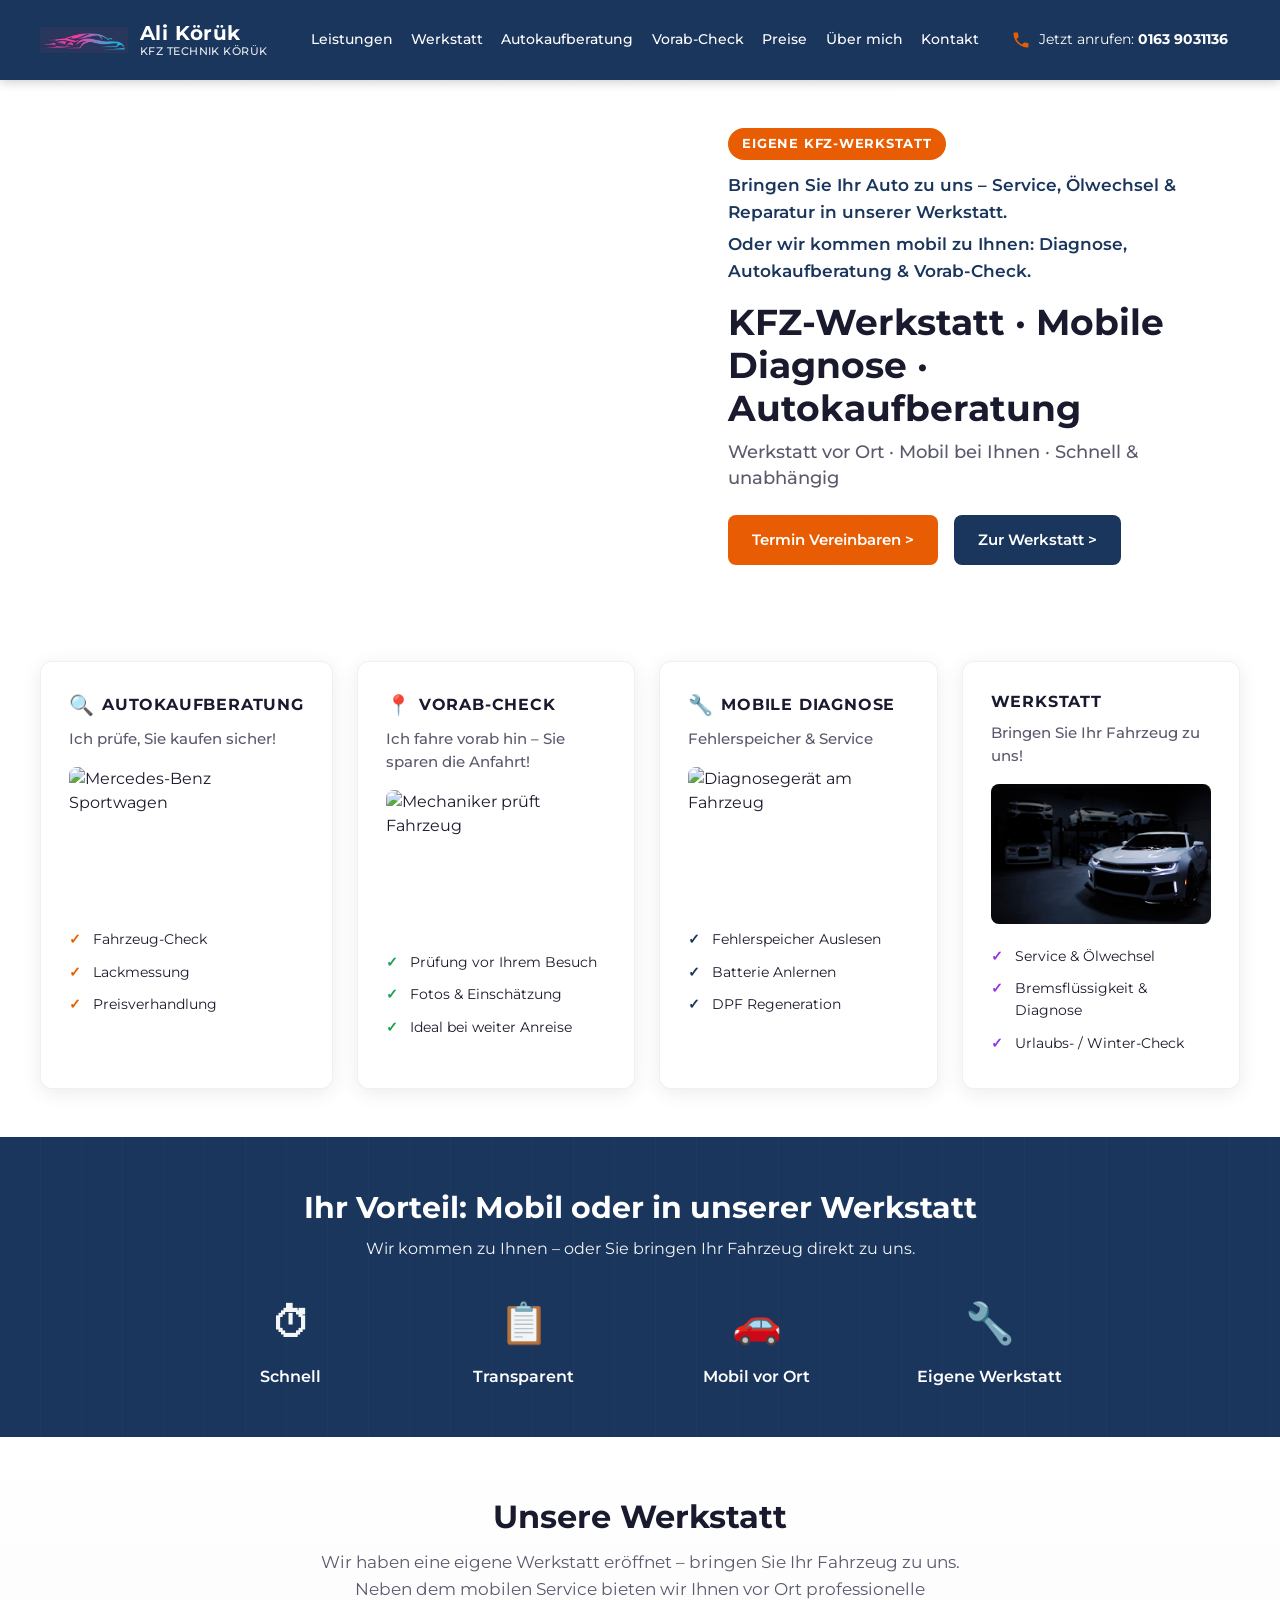
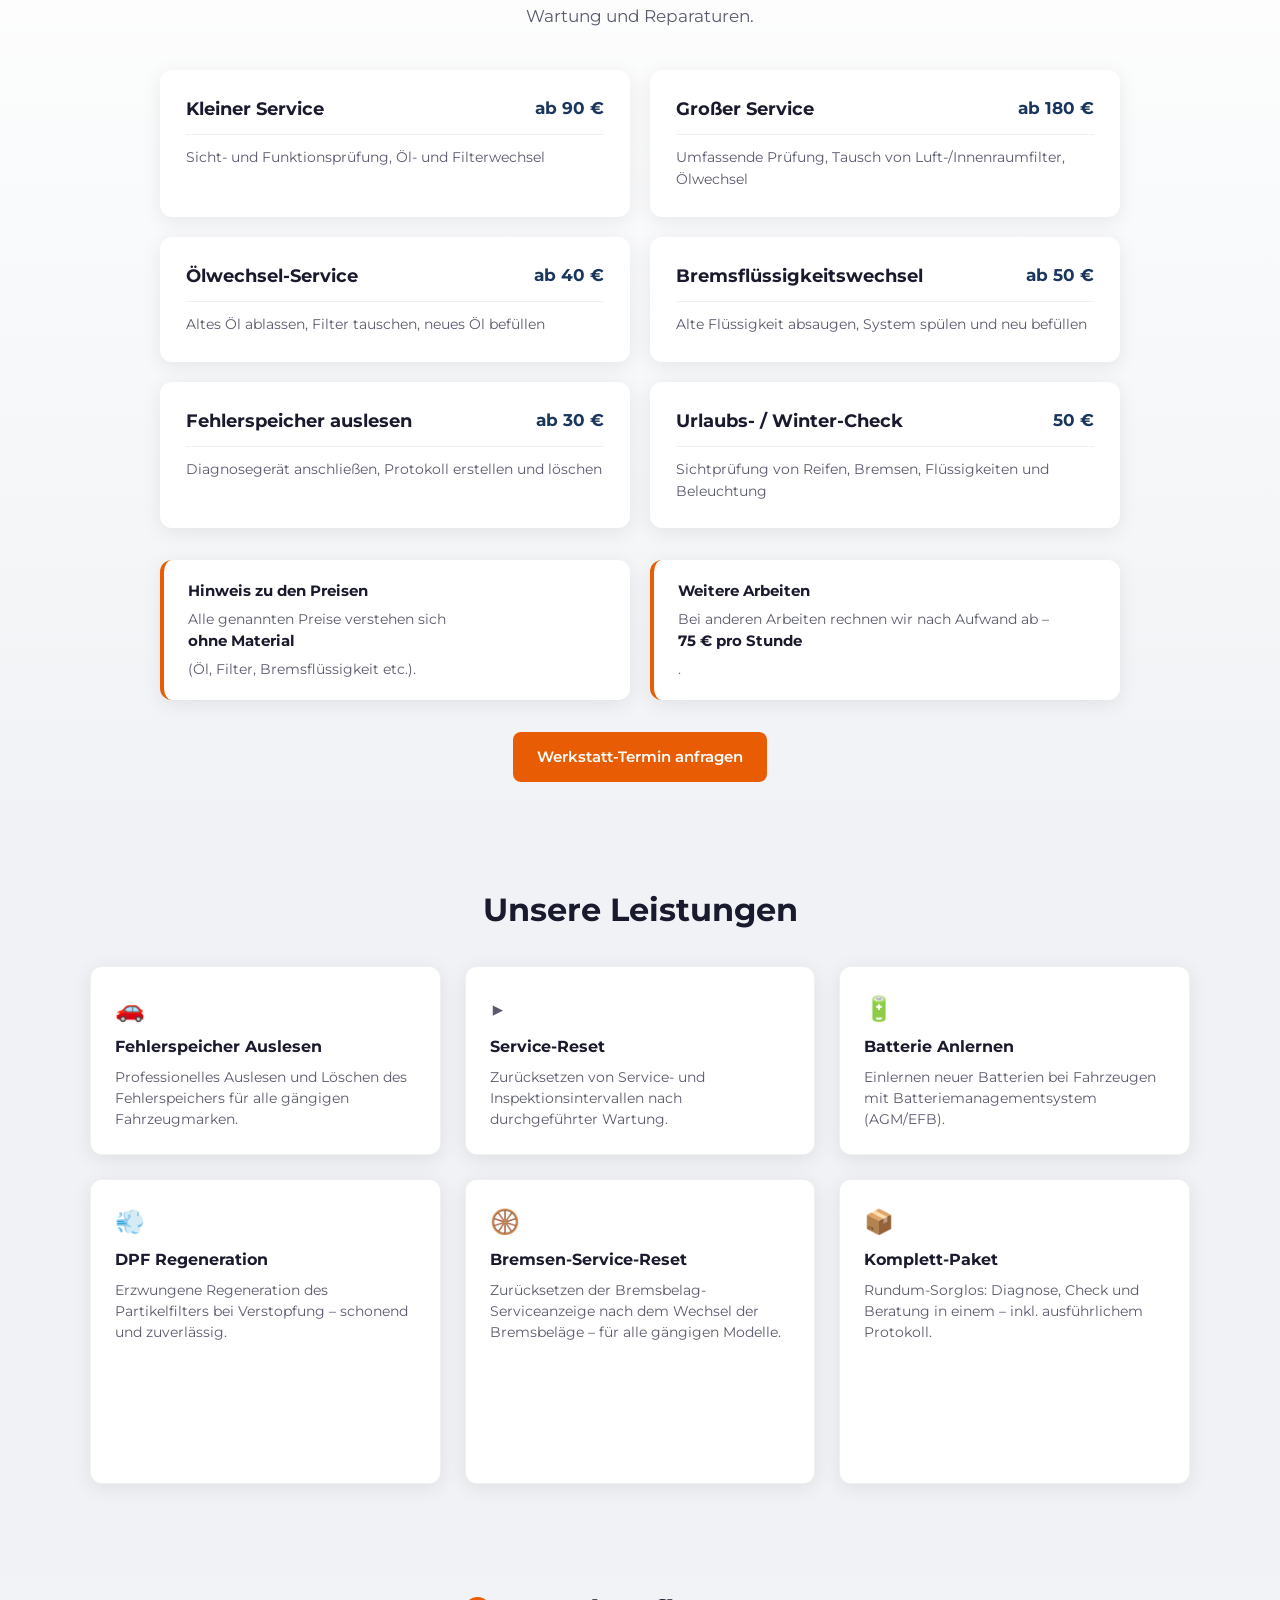
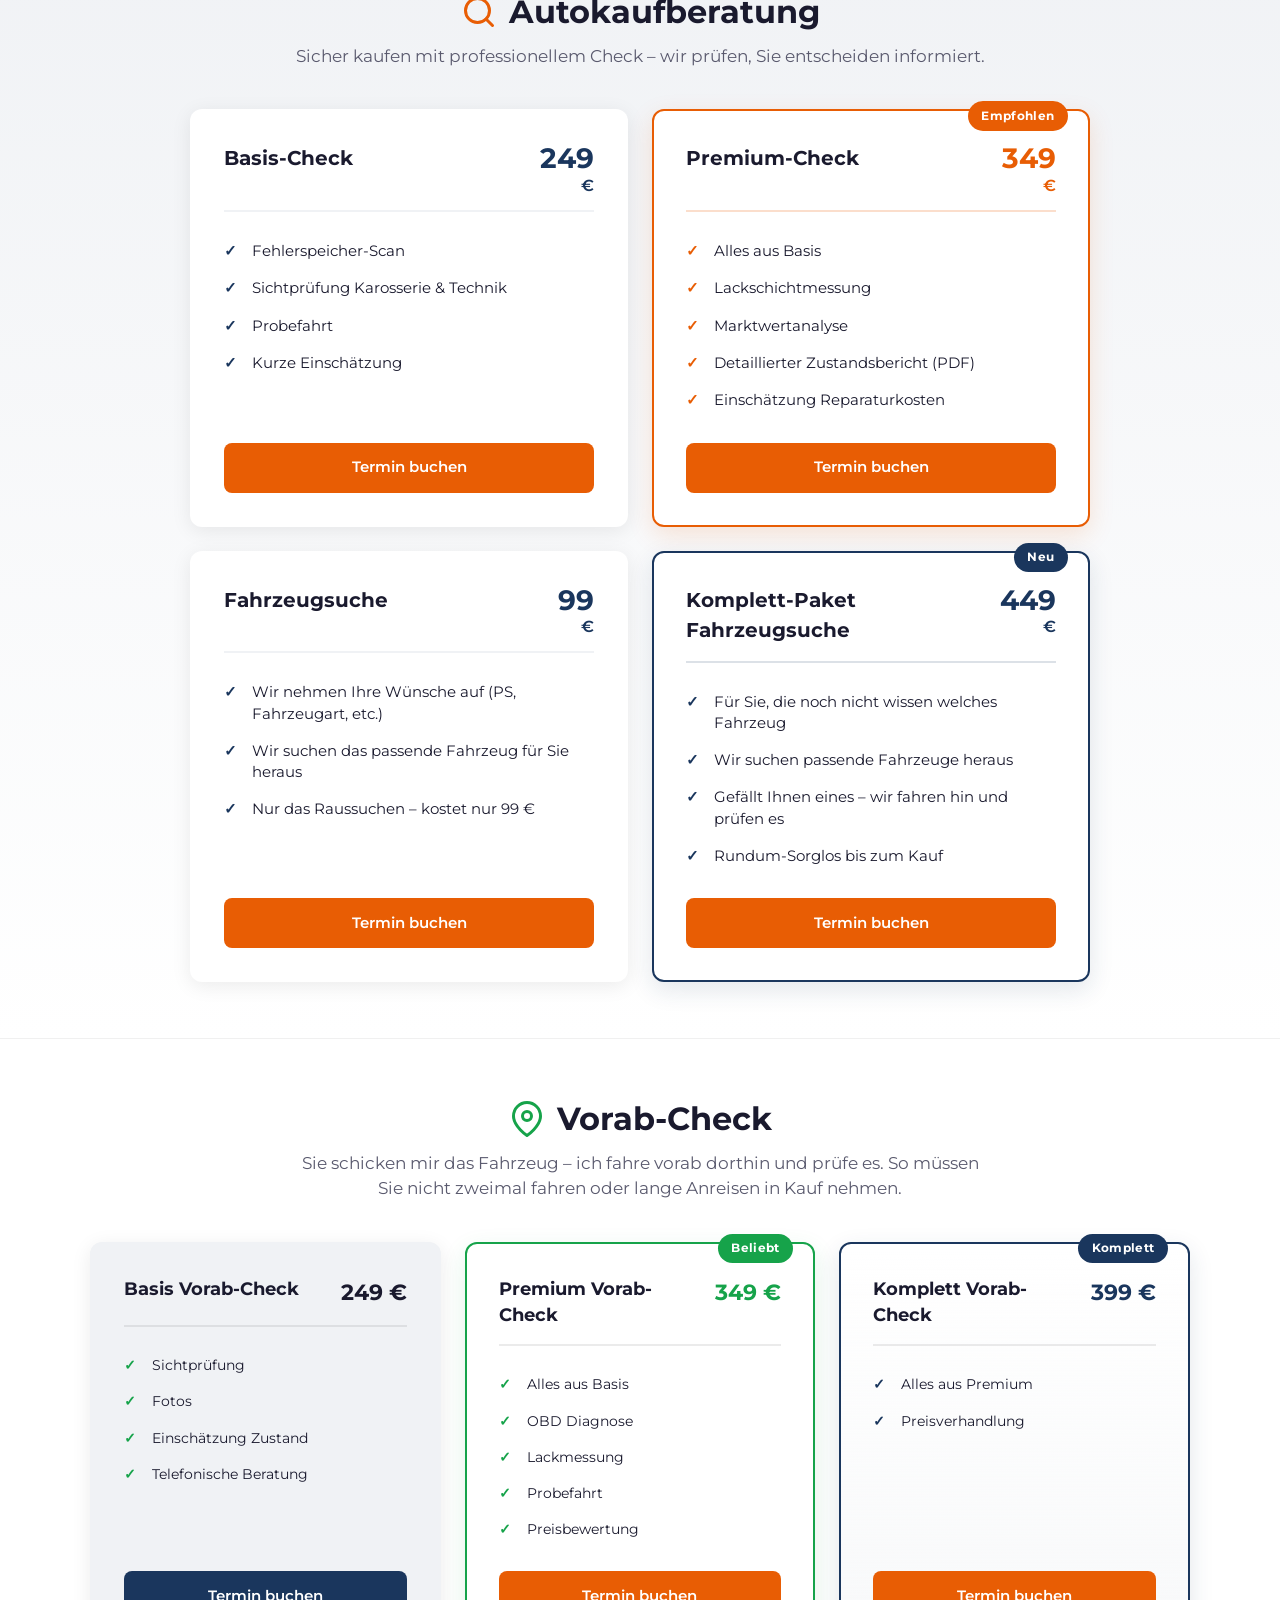
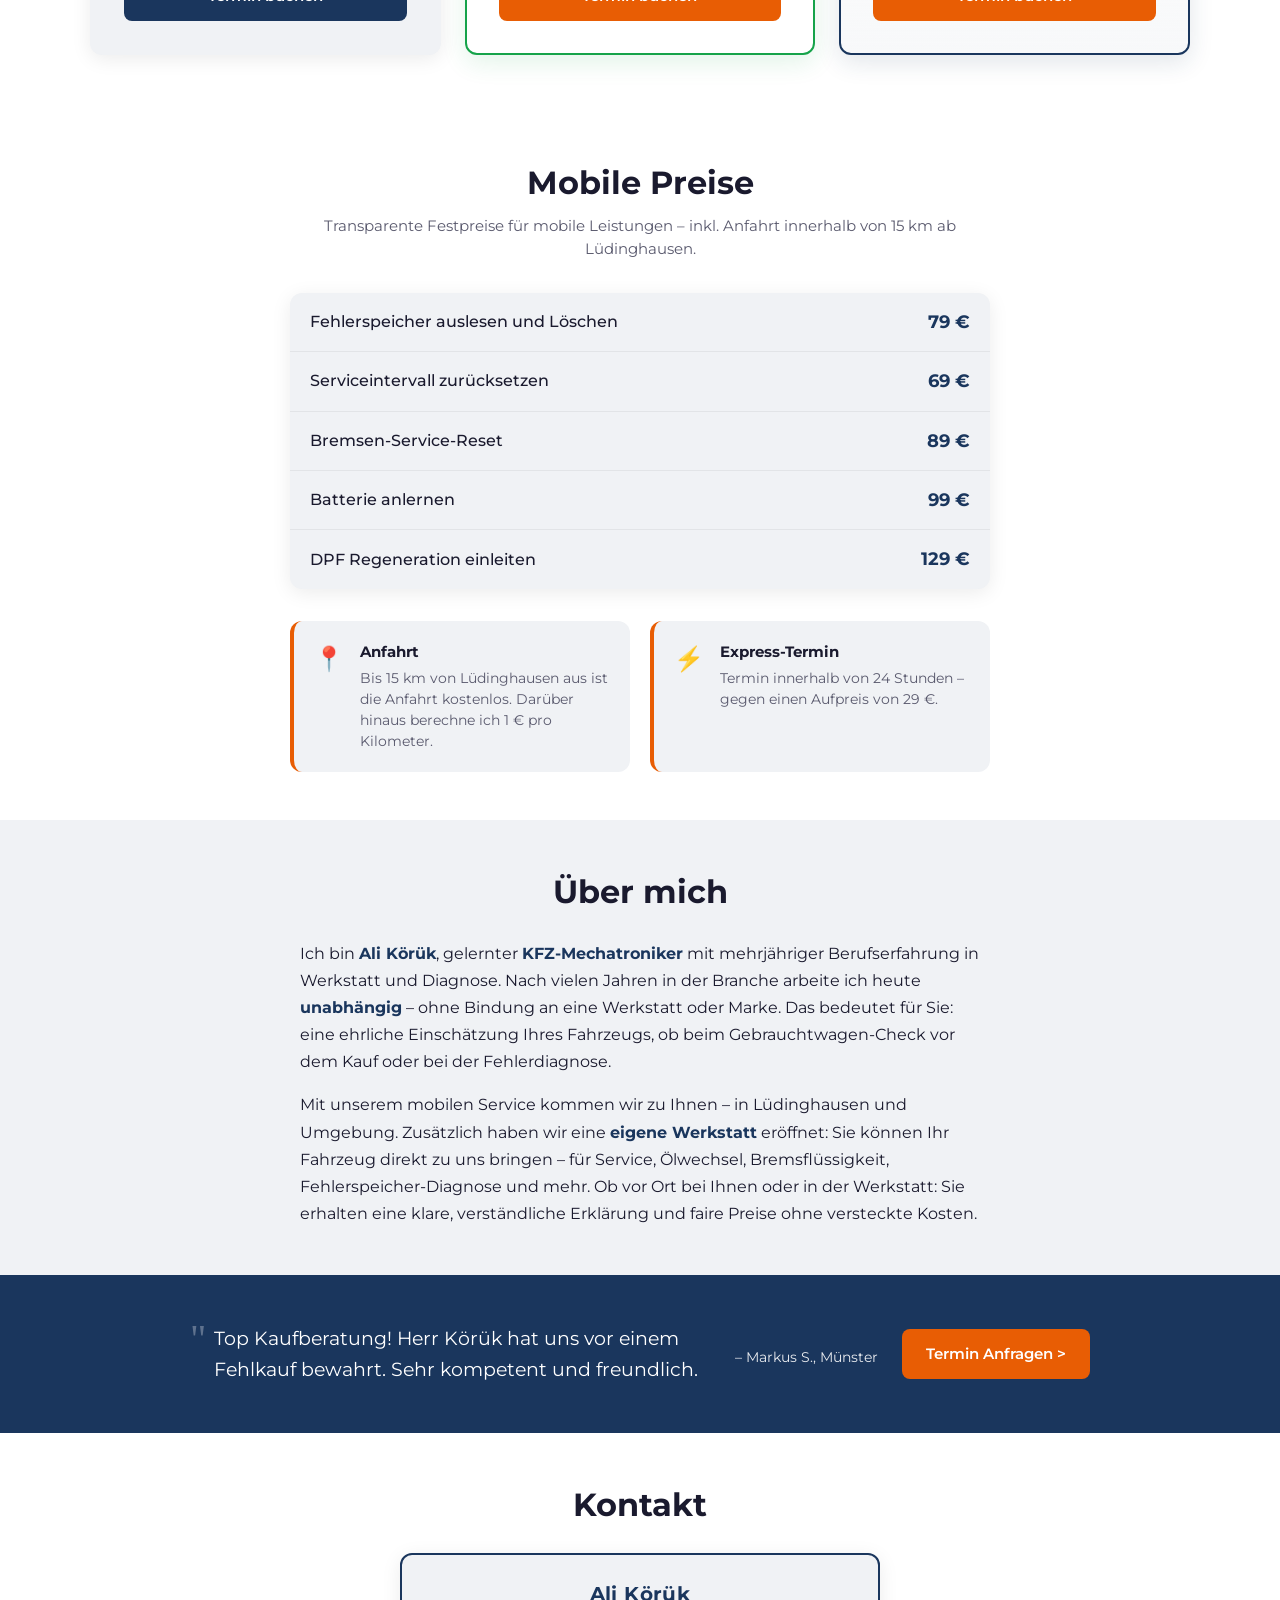
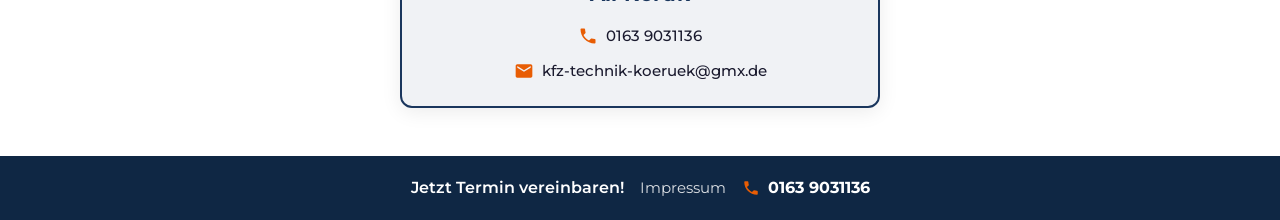
==== index.html @ 3120d00e "Update email addresses and titles across multiple files; enhance layout and styles for improved navi" ====
<!DOCTYPE html>
<html lang="de">
<head>
  <meta charset="UTF-8">
  <meta name="viewport" content="width=device-width, initial-scale=1.0">
  <title>Ali Körük – KFZ Technik Körük | Werkstatt, Mobile Diagnose & Autokaufberatung</title>
  <link rel="preconnect" href="https://fonts.googleapis.com">
  <link rel="preconnect" href="https://fonts.gstatic.com" crossorigin>
  <link href="https://fonts.googleapis.com/css2?family=Montserrat:wght@400;500;600;700&display=swap" rel="stylesheet">
  <link rel="stylesheet" href="styles.css">
</head>
<body>
  <!-- Header -->
  <header class="header">
    <div class="header-inner">
      <a href="#" class="logo">
        <span class="logo-icon">
          <img src="images/logo-gradient.png" alt="KFZ Technik Körük" width="72" height="56">
        </span>
        <span class="logo-text">
          <strong>Ali Körük</strong>
          <small>KFZ TECHNIK KÖRÜK</small>
        </span>
      </a>
      <div class="header-right">
        <nav class="nav">
          <a href="#leistungen">Leistungen</a>
          <a href="#werkstatt">Werkstatt</a>
          <a href="#autokaufberatung">Autokaufberatung</a>
          <a href="#vorab-check">Vorab-Check</a>
          <a href="#preise">Preise</a>
          <a href="#ueber-mich">Über mich</a>
          <a href="#kontakt">Kontakt</a>
        </nav>
        <a href="tel:01639031136" class="header-phone">
          <span class="phone-icon" aria-hidden="true">
            <svg viewBox="0 0 24 24" fill="currentColor" width="20" height="20"><path d="M6.62 10.79c1.44 2.83 3.76 5.14 6.59 6.59l2.2-2.2c.27-.27.67-.36 1.02-.24 1.12.37 2.33.57 3.57.57.55 0 1 .45 1 1V20c0 .55-.45 1-1 1-9.39 0-17-7.61-17-17 0-.55.45-1 1-1h3.5c.55 0 1 .45 1 1 0 1.25.2 2.45.57 3.57.11.35.03.74-.25 1.02l-2.2 2.2z"/></svg>
          </span>
          <span>Jetzt anrufen: <strong>0163 9031136</strong></span>
        </a>
      </div>
    </div>
  </header>

  <!-- Hero -->
  <section class="hero">
    <div class="hero-bg" role="img" aria-label="KFZ-Werkstatt und Mechaniker am Fahrzeug"></div>
    <div class="hero-content">
      <p class="hero-badge">Eigene KFZ-Werkstatt</p>
      <p class="hero-intro">
        <span class="hero-intro-line">Bringen Sie Ihr Auto zu uns – Service, Ölwechsel &amp; Reparatur in unserer Werkstatt.</span>
        <span class="hero-intro-line">Oder wir kommen mobil zu Ihnen: Diagnose, Autokaufberatung &amp; Vorab-Check.</span>
      </p>
      <h1>KFZ-Werkstatt · Mobile Diagnose · Autokaufberatung</h1>
      <p class="hero-sub">Werkstatt vor Ort · Mobil bei Ihnen · Schnell &amp; unabhängig</p>
      <div class="hero-buttons">
        <a href="termin.html" class="btn btn-primary">Termin Vereinbaren &gt;</a>
        <a href="#werkstatt" class="btn btn-secondary">Zur Werkstatt &gt;</a>
      </div>
    </div>
  </section>

  <!-- Dienstleistungsübersicht -->
  <section class="services-overview">
    <div class="services-overview-inner">
      <a href="#autokaufberatung" class="service-card service-card--kauf">
        <div class="service-card-header">
          <span class="service-icon service-icon--search" aria-hidden="true">🔍</span>
          <h2>AUTOKAUFBERATUNG</h2>
        </div>
        <p class="service-slogan">Ich prüfe, Sie kaufen sicher!</p>
        <img class="service-image" src="https://images.unsplash.com/photo-1494976388531-d1058494cdd8?w=600&q=80" alt="Mercedes-Benz Sportwagen" width="600" height="400">
        <ul class="service-list service-list--orange">
          <li>Fahrzeug-Check</li>
          <li>Lackmessung</li>
          <li>Preisverhandlung</li>
        </ul>
      </a>
      <a href="#vorab-check" class="service-card service-card--vorab">
        <div class="service-card-header">
          <span class="service-icon" aria-hidden="true">📍</span>
          <h2>VORAB-CHECK</h2>
        </div>
        <p class="service-slogan">Ich fahre vorab hin – Sie sparen die Anfahrt!</p>
        <img class="service-image" src="https://images.unsplash.com/photo-1581092160562-40aa08e78837?w=600&q=80" alt="Mechaniker prüft Fahrzeug" width="600" height="400">
        <ul class="service-list service-list--green">
          <li>Prüfung vor Ihrem Besuch</li>
          <li>Fotos & Einschätzung</li>
          <li>Ideal bei weiter Anreise</li>
        </ul>
      </a>
      <article class="service-card service-card--diagnose">
        <div class="service-card-header">
          <span class="service-icon service-icon--wrench" aria-hidden="true">🔧</span>
          <h2>MOBILE DIAGNOSE</h2>
        </div>
        <p class="service-slogan">Fehlerspeicher & Service</p>
        <img class="service-image" src="https://images.unsplash.com/photo-1619642751034-765dfdf7c58e?w=600&q=80" alt="Diagnosegerät am Fahrzeug" width="600" height="400">
        <ul class="service-list service-list--blue">
          <li>Fehlerspeicher Auslesen</li>
          <li>Batterie Anlernen</li>
          <li>DPF Regeneration</li>
        </ul>
      </article>
      <a href="#werkstatt" class="service-card service-card--werkstatt">
        <div class="service-card-header">
          <h2>WERKSTATT</h2>
        </div>
        <p class="service-slogan">Bringen Sie Ihr Fahrzeug zu uns!</p>
        <img class="service-image" src="images/werkstatt.jpg" alt="Mechaniker in der KFZ-Werkstatt" width="600" height="400" loading="lazy">
        <ul class="service-list service-list--werkstatt">
          <li>Service &amp; Ölwechsel</li>
          <li>Bremsflüssigkeit &amp; Diagnose</li>
          <li>Urlaubs- / Winter-Check</li>
        </ul>
      </a>
    </div>
  </section>

  <!-- Vorteile -->
  <section class="advantages">
    <div class="advantages-inner">
      <h2>Ihr Vorteil: Mobil oder in unserer Werkstatt</h2>
      <p class="advantages-sub">Wir kommen zu Ihnen – oder Sie bringen Ihr Fahrzeug direkt zu uns.</p>
      <div class="advantages-grid">
        <div class="advantage-item">
          <span class="advantage-icon" aria-hidden="true">⏱</span>
          <span>Schnell</span>
        </div>
        <div class="advantage-item">
          <span class="advantage-icon" aria-hidden="true">📋</span>
          <span>Transparent</span>
        </div>
        <div class="advantage-item">
          <span class="advantage-icon" aria-hidden="true">🚗</span>
          <span>Mobil vor Ort</span>
        </div>
        <div class="advantage-item">
          <span class="advantage-icon" aria-hidden="true">🔧</span>
          <span>Eigene Werkstatt</span>
        </div>
      </div>
    </div>
  </section>

  <!-- Werkstatt -->
  <section class="werkstatt" id="werkstatt">
    <div class="werkstatt-inner">
      <h2 class="werkstatt-title">Unsere Werkstatt</h2>
      <p class="werkstatt-intro">Wir haben eine eigene Werkstatt eröffnet – bringen Sie Ihr Fahrzeug zu uns. Neben dem mobilen Service bieten wir Ihnen vor Ort professionelle Wartung und Reparaturen.</p>
      <div class="werkstatt-grid">
        <article class="werkstatt-card">
          <div class="werkstatt-card-header">
            <h3>Kleiner Service</h3>
            <span class="werkstatt-preis">ab 90 €</span>
          </div>
          <p class="werkstatt-beschreibung">Sicht- und Funktionsprüfung, Öl- und Filterwechsel</p>
        </article>
        <article class="werkstatt-card">
          <div class="werkstatt-card-header">
            <h3>Großer Service</h3>
            <span class="werkstatt-preis">ab 180 €</span>
          </div>
          <p class="werkstatt-beschreibung">Umfassende Prüfung, Tausch von Luft-/Innenraumfilter, Ölwechsel</p>
        </article>
        <article class="werkstatt-card">
          <div class="werkstatt-card-header">
            <h3>Ölwechsel-Service</h3>
            <span class="werkstatt-preis">ab 40 €</span>
          </div>
          <p class="werkstatt-beschreibung">Altes Öl ablassen, Filter tauschen, neues Öl befüllen</p>
        </article>
        <article class="werkstatt-card">
          <div class="werkstatt-card-header">
            <h3>Bremsflüssigkeitswechsel</h3>
            <span class="werkstatt-preis">ab 50 €</span>
          </div>
          <p class="werkstatt-beschreibung">Alte Flüssigkeit absaugen, System spülen und neu befüllen</p>
        </article>
        <article class="werkstatt-card">
          <div class="werkstatt-card-header">
            <h3>Fehlerspeicher auslesen</h3>
            <span class="werkstatt-preis">ab 30 €</span>
          </div>
          <p class="werkstatt-beschreibung">Diagnosegerät anschließen, Protokoll erstellen und löschen</p>
        </article>
        <article class="werkstatt-card">
          <div class="werkstatt-card-header">
            <h3>Urlaubs- / Winter-Check</h3>
            <span class="werkstatt-preis">50 €</span>
          </div>
          <p class="werkstatt-beschreibung">Sichtprüfung von Reifen, Bremsen, Flüssigkeiten und Beleuchtung</p>
        </article>
      </div>
      <div class="werkstatt-hinweise">
        <div class="werkstatt-hinweis-box">
          <strong>Hinweis zu den Preisen</strong>
          <p>Alle genannten Preise verstehen sich <strong>ohne Material</strong> (Öl, Filter, Bremsflüssigkeit etc.).</p>
        </div>
        <div class="werkstatt-hinweis-box">
          <strong>Weitere Arbeiten</strong>
          <p>Bei anderen Arbeiten rechnen wir nach Aufwand ab – <strong>75 € pro Stunde</strong>.</p>
        </div>
      </div>
      <p class="werkstatt-cta-wrap">
        <a href="termin.html" class="btn btn-primary">Werkstatt-Termin anfragen</a>
      </p>
    </div>
  </section>

  <!-- Unsere Leistungen Detail -->
  <section class="leistungen-detail" id="leistungen">
    <div class="leistungen-inner">
      <h2>Unsere Leistungen</h2>
      <div class="leistungen-grid">
        <article class="leistung-card">
          <span class="leistung-icon">🚗</span>
          <h3>Fehlerspeicher Auslesen</h3>
          <p>Professionelles Auslesen und Löschen des Fehlerspeichers für alle gängigen Fahrzeugmarken.</p>
        </article>
        <article class="leistung-card">
          <span class="leistung-icon">▶</span>
          <h3>Service-Reset</h3>
          <p>Zurücksetzen von Service- und Inspektionsintervallen nach durchgeführter Wartung.</p>
        </article>
        <article class="leistung-card">
          <span class="leistung-icon">🔋</span>
          <h3>Batterie Anlernen</h3>
          <p>Einlernen neuer Batterien bei Fahrzeugen mit Batteriemanagementsystem (AGM/EFB).</p>
        </article>
        <article class="leistung-card">
          <span class="leistung-icon">💨</span>
          <h3>DPF Regeneration</h3>
          <p>Erzwungene Regeneration des Partikelfilters bei Verstopfung – schonend und zuverlässig.</p>
        </article>
        <article class="leistung-card">
          <span class="leistung-icon">🛞</span>
          <h3>Bremsen-Service-Reset</h3>
          <p>Zurücksetzen der Bremsbelag-Serviceanzeige nach dem Wechsel der Bremsbeläge – für alle gängigen Modelle.</p>
        </article>
        <article class="leistung-card leistung-card--highlight">
          <span class="leistung-icon">📦</span>
          <h3>Komplett-Paket</h3>
          <p>Rundum-Sorglos: Diagnose, Check und Beratung in einem – inkl. ausführlichem Protokoll.</p>
          <div class="leistung-image leistung-image--mechanic"></div>
        </article>
      </div>
    </div>
  </section>

  <!-- Autokaufberatung Pakete -->
  <section class="autokaufberatung" id="autokaufberatung">
    <div class="autokaufberatung-inner">
      <h2 class="autokaufberatung-title">
        <span class="autokaufberatung-icon" aria-hidden="true">
          <svg viewBox="0 0 24 24" fill="none" stroke="currentColor" stroke-width="2" stroke-linecap="round" stroke-linejoin="round"><circle cx="11" cy="11" r="8"/><path d="m21 21-4.35-4.35"/></svg>
        </span>
        Autokaufberatung
      </h2>
      <p class="autokaufberatung-intro">Sicher kaufen mit professionellem Check – wir prüfen, Sie entscheiden informiert.</p>
      <div class="autokaufberatung-grid">
        <article class="autokauf-card">
          <div class="autokauf-card-header">
            <h3>Basis-Check</h3>
            <span class="autokauf-preis"><span class="autokauf-preis-zahl">249</span><span class="autokauf-preis-euro">€</span></span>
          </div>
          <ul class="autokauf-features">
            <li>Fehlerspeicher-Scan</li>
            <li>Sichtprüfung Karosserie &amp; Technik</li>
            <li>Probefahrt</li>
            <li>Kurze Einschätzung</li>
          </ul>
          <a href="termin.html?paket=basis" class="btn btn-primary autokauf-btn">Termin buchen</a>
        </article>
        <article class="autokauf-card autokauf-card--premium">
          <span class="autokauf-badge">Empfohlen</span>
          <div class="autokauf-card-header">
            <h3>Premium-Check</h3>
            <span class="autokauf-preis"><span class="autokauf-preis-zahl">349</span><span class="autokauf-preis-euro">€</span></span>
          </div>
          <ul class="autokauf-features">
            <li>Alles aus Basis</li>
            <li>Lackschichtmessung</li>
            <li>Marktwertanalyse</li>
            <li>Detaillierter Zustandsbericht (PDF)</li>
            <li>Einschätzung Reparaturkosten</li>
          </ul>
          <a href="termin.html?paket=premium" class="btn btn-primary autokauf-btn">Termin buchen</a>
        </article>
        <article class="autokauf-card">
          <div class="autokauf-card-header">
            <h3>Fahrzeugsuche</h3>
            <span class="autokauf-preis"><span class="autokauf-preis-zahl">99</span><span class="autokauf-preis-euro">€</span></span>
          </div>
          <ul class="autokauf-features">
            <li>Wir nehmen Ihre Wünsche auf (PS, Fahrzeugart, etc.)</li>
            <li>Wir suchen das passende Fahrzeug für Sie heraus</li>
            <li>Nur das Raussuchen – kostet nur 99 €</li>
          </ul>
          <a href="termin.html?paket=raussuchen" class="btn btn-primary autokauf-btn">Termin buchen</a>
        </article>
        <article class="autokauf-card autokauf-card--fahrzeugsuche">
          <span class="autokauf-badge autokauf-badge--neu">Neu</span>
          <div class="autokauf-card-header">
            <h3>Komplett-Paket Fahrzeugsuche</h3>
            <span class="autokauf-preis"><span class="autokauf-preis-zahl">449</span><span class="autokauf-preis-euro">€</span></span>
          </div>
          <ul class="autokauf-features">
            <li>Für Sie, die noch nicht wissen welches Fahrzeug</li>
            <li>Wir suchen passende Fahrzeuge heraus</li>
            <li>Gefällt Ihnen eines – wir fahren hin und prüfen es</li>
            <li>Rundum-Sorglos bis zum Kauf</li>
          </ul>
          <a href="termin.html?paket=fahrzeugsuche" class="btn btn-primary autokauf-btn">Termin buchen</a>
        </article>
      </div>
    </div>
  </section>

  <!-- Vorab-Check -->
  <section class="vorab-check" id="vorab-check">
    <div class="vorab-check-inner">
      <h2 class="vorab-check-title">
        <span class="vorab-check-icon" aria-hidden="true">
          <svg viewBox="0 0 24 24" fill="none" stroke="currentColor" stroke-width="2"><path d="M21 10c0 7-9 13-9 13s-9-6-9-13a9 9 0 0 1 18 0z"/><circle cx="12" cy="10" r="3"/></svg>
        </span>
        Vorab-Check
      </h2>
      <p class="vorab-check-intro">Sie schicken mir das Fahrzeug – ich fahre vorab dorthin und prüfe es. So müssen Sie nicht zweimal fahren oder lange Anreisen in Kauf nehmen.</p>
      <div class="vorab-check-grid">
        <article class="vorab-card">
          <div class="vorab-card-header">
            <h3>Basis Vorab-Check</h3>
            <span class="vorab-preis">249 €</span>
          </div>
          <ul class="vorab-features">
            <li>Sichtprüfung</li>
            <li>Fotos</li>
            <li>Einschätzung Zustand</li>
            <li>Telefonische Beratung</li>
          </ul>
          <a href="termin.html?paket=vorab-basis" class="btn btn-secondary vorab-btn">Termin buchen</a>
        </article>
        <article class="vorab-card vorab-card--premium">
          <span class="vorab-badge">Beliebt</span>
          <div class="vorab-card-header">
            <h3>Premium Vorab-Check</h3>
            <span class="vorab-preis">349 €</span>
          </div>
          <ul class="vorab-features">
            <li>Alles aus Basis</li>
            <li>OBD Diagnose</li>
            <li>Lackmessung</li>
            <li>Probefahrt</li>
            <li>Preisbewertung</li>
          </ul>
          <a href="termin.html?paket=vorab-premium" class="btn btn-primary vorab-btn">Termin buchen</a>
        </article>
        <article class="vorab-card vorab-card--komplett">
          <span class="vorab-badge vorab-badge--komplett">Komplett</span>
          <div class="vorab-card-header">
            <h3>Komplett Vorab-Check</h3>
            <span class="vorab-preis">399 €</span>
          </div>
          <ul class="vorab-features">
            <li>Alles aus Premium</li>
            <li>Preisverhandlung</li>
          </ul>
          <a href="termin.html?paket=vorab-komplett" class="btn btn-primary vorab-btn">Termin buchen</a>
        </article>
      </div>
    </div>
  </section>

  <!-- Preise -->
  <section class="preise" id="preise">
    <div class="preise-inner">
      <h2>Mobile Preise</h2>
      <p class="preise-intro">Transparente Festpreise für mobile Leistungen – inkl. Anfahrt innerhalb von 15 km ab Lüdinghausen.</p>
      <div class="preise-tabelle">
        <div class="preis-zeile">
          <span class="preis-leistung">Fehlerspeicher auslesen und Löschen</span>
          <span class="preis-betrag">79 €</span>
        </div>
        <div class="preis-zeile">
          <span class="preis-leistung">Serviceintervall zurücksetzen</span>
          <span class="preis-betrag">69 €</span>
        </div>
        <div class="preis-zeile">
          <span class="preis-leistung">Bremsen-Service-Reset</span>
          <span class="preis-betrag">89 €</span>
        </div>
        <div class="preis-zeile">
          <span class="preis-leistung">Batterie anlernen</span>
          <span class="preis-betrag">99 €</span>
        </div>
        <div class="preis-zeile">
          <span class="preis-leistung">DPF Regeneration einleiten</span>
          <span class="preis-betrag">129 €</span>
        </div>
      </div>
      <div class="preise-zusatz">
        <div class="zusatz-box">
          <span class="zusatz-icon" aria-hidden="true">📍</span>
          <div>
            <strong>Anfahrt</strong>
            <p>Bis 15 km von Lüdinghausen aus ist die Anfahrt kostenlos. Darüber hinaus berechne ich 1 € pro Kilometer.</p>
          </div>
        </div>
        <div class="zusatz-box">
          <span class="zusatz-icon" aria-hidden="true">⚡</span>
          <div>
            <strong>Express-Termin</strong>
            <p>Termin innerhalb von 24 Stunden – gegen einen Aufpreis von 29 €.</p>
          </div>
        </div>
      </div>
    </div>
  </section>

  <!-- Über mich -->
  <section class="ueber-mich" id="ueber-mich">
    <div class="ueber-mich-inner">
      <h2>Über mich</h2>
      <div class="ueber-mich-content">
        <p>Ich bin <strong>Ali Körük</strong>, gelernter <strong>KFZ-Mechatroniker</strong> mit mehrjähriger Berufserfahrung in Werkstatt und Diagnose. Nach vielen Jahren in der Branche arbeite ich heute <strong>unabhängig</strong> – ohne Bindung an eine Werkstatt oder Marke. Das bedeutet für Sie: eine ehrliche Einschätzung Ihres Fahrzeugs, ob beim Gebrauchtwagen-Check vor dem Kauf oder bei der Fehlerdiagnose.</p>
        <p>Mit unserem mobilen Service kommen wir zu Ihnen – in Lüdinghausen und Umgebung. Zusätzlich haben wir eine <strong>eigene Werkstatt</strong> eröffnet: Sie können Ihr Fahrzeug direkt zu uns bringen – für Service, Ölwechsel, Bremsflüssigkeit, Fehlerspeicher-Diagnose und mehr. Ob vor Ort bei Ihnen oder in der Werkstatt: Sie erhalten eine klare, verständliche Erklärung und faire Preise ohne versteckte Kosten.</p>
      </div>
    </div>
  </section>

  <!-- Testimonial -->
  <section class="testimonial">
    <div class="testimonial-inner">
      <blockquote>
        <span class="quote-mark">"</span>
        Top Kaufberatung! Herr Körük hat uns vor einem Fehlkauf bewahrt. Sehr kompetent und freundlich.
      </blockquote>
      <cite>– Markus S., Münster</cite>
      <a href="termin.html" class="btn btn-primary">Termin Anfragen &gt;</a>
    </div>
  </section>

  <!-- Kontakt -->
  <section class="kontakt" id="kontakt">
    <div class="kontakt-inner">
      <h2>Kontakt</h2>
      <div class="kontakt-schild">
        <p class="kontakt-name">Ali Körük</p>
        <p class="kontakt-zeile">
          <span class="kontakt-icon" aria-hidden="true">
            <svg viewBox="0 0 24 24" fill="currentColor" width="20" height="20"><path d="M6.62 10.79c1.44 2.83 3.76 5.14 6.59 6.59l2.2-2.2c.27-.27.67-.36 1.02-.24 1.12.37 2.33.57 3.57.57.55 0 1 .45 1 1V20c0 .55-.45 1-1 1-9.39 0-17-7.61-17-17 0-.55.45-1 1-1h3.5c.55 0 1 .45 1 1 0 1.25.2 2.45.57 3.57.11.35.03.74-.25 1.02l-2.2 2.2z"/></svg>
          </span>
          <a href="tel:01639031136">0163 9031136</a>
        </p>
        <p class="kontakt-zeile">
          <span class="kontakt-icon" aria-hidden="true">
            <svg viewBox="0 0 24 24" fill="currentColor" width="20" height="20"><path d="M20 4H4c-1.1 0-1.99.9-1.99 2L2 18c0 1.1.9 2 2 2h16c1.1 0 2-.9 2-2V6c0-1.1-.9-2-2-2zm0 4l-8 5-8-5V6l8 5 8-5v2z"/></svg>
          </span>
          <a href="mailto:kfz-technik-koeruek@gmx.de">kfz-technik-koeruek@gmx.de</a>
        </p>
      </div>
    </div>
  </section>

  <!-- Footer -->
  <footer class="footer">
    <div class="footer-inner">
      <a href="termin.html" class="footer-cta-link">Jetzt Termin vereinbaren!</a>
      <a href="impressum.html" class="footer-link">Impressum</a>
      <a href="tel:01639031136" class="footer-phone">
        <span class="phone-icon" aria-hidden="true">
          <svg viewBox="0 0 24 24" fill="currentColor" width="18" height="18"><path d="M6.62 10.79c1.44 2.83 3.76 5.14 6.59 6.59l2.2-2.2c.27-.27.67-.36 1.02-.24 1.12.37 2.33.57 3.57.57.55 0 1 .45 1 1V20c0 .55-.45 1-1 1-9.39 0-17-7.61-17-17 0-.55.45-1 1-1h3.5c.55 0 1 .45 1 1 0 1.25.2 2.45.57 3.57.11.35.03.74-.25 1.02l-2.2 2.2z"/></svg>
        </span>
        <strong>0163 9031136</strong>
      </a>
    </div>
  </footer>

  <script src="script.js"></script>
</body>
</html>
---- styles.css ----
/* ===== Variables ===== */
:root {
  --color-primary: #1a365d;
  --color-primary-dark: #0f2744;
  --color-accent: #e85d04;
  --color-accent-hover: #d35400;
  --color-white: #ffffff;
  --color-text: #1a1a2e;
  --color-text-muted: #5a5a6e;
  --color-bg-light: #f0f2f5;
  --font-main: 'Montserrat', sans-serif;
  --shadow: 0 4px 20px rgba(0, 0, 0, 0.08);
  --radius: 12px;
}

/* ===== Reset & Base ===== */
*, *::before, *::after { box-sizing: border-box; }
html { scroll-behavior: smooth; }
body {
  margin: 0;
  font-family: var(--font-main);
  font-size: 16px;
  line-height: 1.5;
  color: var(--color-text);
  background: var(--color-white);
}

/* ===== Header ===== */
.header {
  background: var(--color-primary);
  color: var(--color-white);
  padding: 0.75rem 1.5rem;
  position: sticky;
  top: 0;
  z-index: 100;
  box-shadow: 0 2px 10px rgba(0, 0, 0, 0.2);
}
.header-inner {
  max-width: 1200px;
  margin: 0 auto;
  display: flex;
  align-items: center;
  justify-content: space-between;
  flex-wrap: nowrap;
  gap: 1rem;
}
.logo {
  display: flex;
  align-items: center;
  gap: 0.75rem;
  text-decoration: none;
  color: inherit;
  flex-shrink: 0;
}
.header-right {
  display: flex;
  align-items: center;
  gap: 1.25rem;
  margin-left: auto;
  flex-shrink: 0;
  min-width: 0;
}
.logo-icon {
  width: auto;
  height: 56px;
  display: flex;
  align-items: center;
  justify-content: center;
  flex-shrink: 0;
}
.logo-icon img {
  height: 56px;
  width: auto;
  max-width: 88px;
  display: block;
  object-fit: contain;
}
.service-icon--logo img {
  width: 32px;
  height: 32px;
  display: block;
  object-fit: contain;
}
.logo-text {
  display: flex;
  flex-direction: column;
  line-height: 1.2;
}
.logo-text strong {
  font-size: 1.25rem;
  letter-spacing: 0.02em;
}
.logo-text small {
  font-size: 0.7rem;
  font-weight: 500;
  opacity: 0.9;
  letter-spacing: 0.04em;
}
.nav {
  display: flex;
  gap: 1.15rem;
  flex-wrap: nowrap;
}
.nav a {
  color: var(--color-white);
  text-decoration: none;
  font-weight: 500;
  font-size: 0.9rem;
  white-space: nowrap;
  transition: opacity 0.2s;
}
.nav a:hover {
  opacity: 0.85;
}
.header-phone {
  display: flex;
  align-items: center;
  gap: 0.5rem;
  color: var(--color-white);
  text-decoration: none;
  font-size: 0.9rem;
  padding: 0.5rem 0.75rem;
  border-radius: 8px;
  transition: background 0.2s;
  flex-shrink: 0;
  white-space: nowrap;
}
.header-phone:hover {
  background: rgba(255, 255, 255, 0.1);
}
.phone-icon {
  display: inline-flex;
  align-items: center;
  justify-content: center;
}
.header-phone .phone-icon {
  color: var(--color-accent);
}
.footer-phone .phone-icon {
  color: var(--color-accent);
}

/* ===== Hero ===== */
.hero {
  position: relative;
  min-height: 420px;
  display: flex;
  align-items: center;
  justify-content: flex-end;
  padding: 3rem 2rem;
  overflow: hidden;
}
.hero-bg {
  position: absolute;
  inset: 0;
  background: linear-gradient(90deg, rgba(255,255,255,0.85) 0%, rgba(255,255,255,0.4) 50%, transparent 70%),
    url('https://images.unsplash.com/photo-1486262715619-67b85e0b08d3?w=1200') center/cover no-repeat;
  z-index: 0;
}
.hero-content {
  position: relative;
  z-index: 1;
  max-width: 520px;
  margin-left: auto;
}
.hero-badge {
  display: inline-block;
  margin: 0 0 0.75rem;
  padding: 0.4rem 0.9rem;
  background: var(--color-accent);
  color: var(--color-white);
  font-size: 0.8rem;
  font-weight: 700;
  letter-spacing: 0.06em;
  text-transform: uppercase;
  border-radius: 999px;
}
.hero-intro {
  margin: 0 0 1rem;
  font-size: 1.05rem;
  font-weight: 600;
  color: var(--color-primary);
  line-height: 1.6;
}
.hero-intro-line {
  display: block;
}
.hero-intro-line + .hero-intro-line {
  margin-top: 0.35rem;
}
.hero h1 {
  margin: 0 0 0.5rem;
  font-size: clamp(1.75rem, 4vw, 2.25rem);
  font-weight: 700;
  color: var(--color-text);
  line-height: 1.2;
}
.hero-sub {
  margin: 0 0 1.5rem;
  font-size: 1.1rem;
  color: var(--color-text-muted);
  font-weight: 500;
}
.hero-buttons {
  display: flex;
  flex-wrap: wrap;
  gap: 1rem;
}
.btn {
  display: inline-block;
  padding: 0.85rem 1.5rem;
  border-radius: 8px;
  font-family: var(--font-main);
  font-weight: 600;
  font-size: 0.95rem;
  text-decoration: none;
  transition: transform 0.2s, box-shadow 0.2s;
}
.btn:hover {
  transform: translateY(-1px);
  box-shadow: 0 4px 14px rgba(0, 0, 0, 0.15);
}
.btn-primary {
  background: var(--color-accent);
  color: var(--color-white);
}
.btn-primary:hover {
  background: var(--color-accent-hover);
}
.btn-secondary {
  background: var(--color-primary);
  color: var(--color-white);
}
.btn-secondary:hover {
  background: var(--color-primary-dark);
}

/* ===== Services Overview ===== */
.services-overview {
  padding: 3rem 1.5rem;
  background: var(--color-white);
}
.services-overview-inner {
  max-width: 1200px;
  margin: 0 auto;
  display: grid;
  grid-template-columns: repeat(4, 1fr);
  gap: 1.5rem;
}
@media (max-width: 1024px) {
  .services-overview-inner {
    grid-template-columns: repeat(2, 1fr);
  }
}
.service-card {
  background: var(--color-white);
  border-radius: var(--radius);
  box-shadow: var(--shadow);
  padding: 1.75rem;
  border: 1px solid rgba(0, 0, 0, 0.06);
  text-decoration: none;
  color: inherit;
  display: block;
  transition: transform 0.2s, box-shadow 0.2s;
}
a.service-card:hover {
  transform: translateY(-2px);
  box-shadow: 0 8px 24px rgba(0, 0, 0, 0.12);
}
.service-card-header {
  display: flex;
  align-items: center;
  gap: 0.5rem;
  margin-bottom: 0.5rem;
}
.service-icon {
  font-size: 1.25rem;
}
.service-card h2 {
  margin: 0;
  font-size: 1rem;
  font-weight: 700;
  letter-spacing: 0.05em;
  color: var(--color-text);
}
.service-slogan {
  margin: 0 0 1rem;
  font-size: 0.95rem;
  color: var(--color-text-muted);
  font-weight: 500;
}
.service-image {
  width: 100%;
  height: 140px;
  object-fit: cover;
  border-radius: 8px;
  margin-bottom: 1rem;
  display: block;
}
.service-list {
  list-style: none;
  margin: 0;
  padding: 0;
}
.service-list li {
  padding: 0.35rem 0 0.35rem 1.5rem;
  position: relative;
  font-size: 0.9rem;
  color: var(--color-text);
}
.service-list li::before {
  content: '✓';
  position: absolute;
  left: 0;
  font-weight: 700;
}
.service-list--orange li::before { color: var(--color-accent); }
.service-list--blue li::before { color: var(--color-primary); }
.service-list--green li::before { color: #16a34a; }
.service-list--werkstatt li::before { color: #9333ea; }
.service-card--werkstatt:hover {
  border-color: rgba(147, 51, 234, 0.25);
}

/* ===== Advantages ===== */
.advantages {
  background: var(--color-primary);
  color: var(--color-white);
  padding: 3rem 1.5rem;
  position: relative;
  overflow: hidden;
}
.advantages::after {
  content: '';
  position: absolute;
  inset: 0;
  background: repeating-linear-gradient(
    90deg,
    transparent,
    transparent 40px,
    rgba(255,255,255,0.02) 40px,
    rgba(255,255,255,0.02) 41px
  );
  pointer-events: none;
}
.advantages-inner {
  max-width: 900px;
  margin: 0 auto;
  position: relative;
  z-index: 1;
  text-align: center;
}
.advantages h2 {
  margin: 0 0 0.5rem;
  font-size: clamp(1.5rem, 3vw, 1.85rem);
  font-weight: 700;
}
.advantages-sub {
  margin: 0 0 2rem;
  font-size: 1rem;
  opacity: 0.95;
}
.advantages-grid {
  display: grid;
  grid-template-columns: repeat(4, 1fr);
  gap: 2rem;
}
.advantage-item {
  display: flex;
  flex-direction: column;
  align-items: center;
  gap: 0.75rem;
  font-weight: 600;
  font-size: 1rem;
}
.advantage-icon {
  font-size: 2.5rem;
  opacity: 0.95;
}

/* ===== Leistungen Detail ===== */
.leistungen-detail {
  background: var(--color-bg-light);
  padding: 3rem 1.5rem;
}
.leistungen-inner {
  max-width: 1100px;
  margin: 0 auto;
}
.leistungen-detail > .leistungen-inner > h2 {
  margin: 0 0 2rem;
  font-size: clamp(1.5rem, 3vw, 2rem);
  font-weight: 700;
  color: var(--color-text);
  text-align: center;
}
.leistungen-grid {
  display: grid;
  grid-template-columns: repeat(3, 1fr);
  gap: 1.5rem;
}
.leistung-card {
  background: var(--color-white);
  border-radius: var(--radius);
  box-shadow: var(--shadow);
  padding: 1.5rem;
  border: 1px solid rgba(0, 0, 0, 0.06);
  position: relative;
  transition: transform 0.2s, box-shadow 0.2s;
}
.leistung-card:hover {
  transform: translateY(-2px);
  box-shadow: 0 8px 24px rgba(0, 0, 0, 0.1);
}
.leistung-icon {
  display: inline-block;
  font-size: 1.5rem;
  margin-bottom: 0.5rem;
  color: var(--color-text-muted);
}
.leistung-card h3 {
  margin: 0 0 0.5rem;
  font-size: 1rem;
  font-weight: 700;
  color: var(--color-text);
}
.leistung-card p {
  margin: 0;
  font-size: 0.875rem;
  color: var(--color-text-muted);
  line-height: 1.5;
}
.leistung-card--highlight {
  grid-column: span 1;
}
.leistung-image {
  margin-top: 1rem;
  height: 100px;
  border-radius: 8px;
  background-size: cover;
  background-position: center;
}
.leistung-image--mechanic {
  background: linear-gradient(135deg, #718096 0%, #4a5568 100%);
  background-image: url('https://images.unsplash.com/photo-1581092160562-40aa08e78837?w=400');
}

/* ===== Autokaufberatung ===== */
.autokaufberatung {
  background: linear-gradient(180deg, var(--color-bg-light) 0%, var(--color-white) 100%);
  padding: 3.5rem 1.5rem;
}
.autokaufberatung-inner {
  max-width: 900px;
  margin: 0 auto;
}
.autokaufberatung-title {
  display: flex;
  align-items: center;
  justify-content: center;
  gap: 0.75rem;
  margin: 0 0 0.5rem;
  font-size: clamp(1.5rem, 3vw, 2rem);
  font-weight: 700;
  color: var(--color-text);
  text-align: center;
}
.autokaufberatung-icon {
  display: inline-flex;
  width: 36px;
  height: 36px;
  color: var(--color-accent);
}
.autokaufberatung-icon svg {
  width: 100%;
  height: 100%;
}
.autokaufberatung-intro {
  margin: 0 0 2.5rem;
  text-align: center;
  color: var(--color-text-muted);
  font-size: 1.05rem;
  line-height: 1.5;
}
.autokaufberatung-grid {
  display: grid;
  grid-template-columns: repeat(2, 1fr);
  gap: 1.5rem;
}
.autokauf-card {
  background: var(--color-white);
  border-radius: var(--radius);
  box-shadow: var(--shadow);
  padding: 2rem;
  border: 2px solid transparent;
  position: relative;
  display: flex;
  flex-direction: column;
  transition: transform 0.2s, box-shadow 0.2s, border-color 0.2s;
}
.autokauf-card:hover {
  transform: translateY(-3px);
  box-shadow: 0 12px 32px rgba(0, 0, 0, 0.1);
}
.autokauf-card--premium {
  border-color: var(--color-accent);
  box-shadow: 0 8px 24px rgba(232, 93, 4, 0.15);
}
.autokauf-card--premium:hover {
  box-shadow: 0 12px 32px rgba(232, 93, 4, 0.2);
}
.autokauf-badge {
  position: absolute;
  top: -10px;
  right: 1.25rem;
  background: var(--color-accent);
  color: var(--color-white);
  font-size: 0.75rem;
  font-weight: 700;
  padding: 0.35rem 0.85rem;
  border-radius: 20px;
  letter-spacing: 0.03em;
}
.autokauf-card-header {
  display: flex;
  justify-content: space-between;
  align-items: flex-start;
  gap: 1rem;
  margin-bottom: 1.25rem;
  padding-bottom: 1rem;
  border-bottom: 2px solid var(--color-bg-light);
}
.autokauf-card h3 {
  margin: 0;
  flex: 1;
  min-width: 0;
  font-size: 1.25rem;
  font-weight: 700;
  color: var(--color-text);
}
.autokauf-card--premium .autokauf-card-header {
  border-bottom-color: rgba(232, 93, 4, 0.2);
}
.autokauf-preis {
  display: flex;
  flex-direction: column;
  align-items: flex-end;
  flex-shrink: 0;
  line-height: 1.1;
}
.autokauf-preis-zahl {
  font-size: 1.75rem;
  font-weight: 700;
  color: var(--color-primary);
}
.autokauf-preis-euro {
  font-size: 1rem;
  font-weight: 600;
  color: var(--color-primary);
  margin-top: 0.15rem;
}
.autokauf-card--premium .autokauf-preis-zahl,
.autokauf-card--premium .autokauf-preis-euro {
  color: var(--color-accent);
}
.autokauf-card--fahrzeugsuche {
  border-color: var(--color-primary);
  box-shadow: 0 8px 24px rgba(26, 54, 93, 0.12);
}
.autokauf-card--fahrzeugsuche:hover {
  box-shadow: 0 12px 32px rgba(26, 54, 93, 0.18);
}
.autokauf-card--fahrzeugsuche .autokauf-card-header {
  border-bottom-color: rgba(26, 54, 93, 0.15);
}
.autokauf-card--fahrzeugsuche .autokauf-preis-zahl,
.autokauf-card--fahrzeugsuche .autokauf-preis-euro {
  color: var(--color-primary);
}
.autokauf-card--fahrzeugsuche .autokauf-features li::before {
  color: var(--color-primary);
}
.autokauf-badge--neu {
  background: var(--color-primary);
}
.autokauf-features {
  list-style: none;
  margin: 0 0 1.5rem;
  padding: 0;
  flex: 1;
}
.autokauf-features li {
  padding: 0.5rem 0 0.5rem 1.75rem;
  position: relative;
  font-size: 0.95rem;
  color: var(--color-text);
  line-height: 1.4;
}
.autokauf-features li::before {
  content: '✓';
  position: absolute;
  left: 0;
  font-weight: 700;
  color: var(--color-primary);
}
.autokauf-card--premium .autokauf-features li::before {
  color: var(--color-accent);
}
.autokauf-btn {
  display: block;
  text-align: center;
  margin-top: auto;
}
@media (max-width: 900px) {
  .autokaufberatung-grid {
    grid-template-columns: 1fr;
  }
  .autokauf-card {
    max-width: 400px;
    margin: 0 auto;
    width: 100%;
  }
}

/* ===== Vorab-Check ===== */
.vorab-check {
  background: var(--color-white);
  padding: 3.5rem 1.5rem;
  border-top: 1px solid rgba(0, 0, 0, 0.06);
}
.vorab-check-inner {
  max-width: 1100px;
  margin: 0 auto;
}
.vorab-check-title {
  display: flex;
  align-items: center;
  justify-content: center;
  gap: 0.75rem;
  margin: 0 0 0.5rem;
  font-size: clamp(1.5rem, 3vw, 2rem);
  font-weight: 700;
  color: var(--color-text);
  text-align: center;
}
.vorab-check-icon {
  display: inline-flex;
  width: 36px;
  height: 36px;
  color: #16a34a;
}
.vorab-check-icon svg {
  width: 100%;
  height: 100%;
}
.vorab-check-intro {
  margin: 0 0 2.5rem;
  text-align: center;
  color: var(--color-text-muted);
  font-size: 1.05rem;
  line-height: 1.5;
  max-width: 700px;
  margin-left: auto;
  margin-right: auto;
}
.vorab-check-grid {
  display: grid;
  grid-template-columns: repeat(3, 1fr);
  gap: 1.5rem;
}
.vorab-card {
  background: var(--color-bg-light);
  border-radius: var(--radius);
  box-shadow: var(--shadow);
  padding: 2rem;
  border: 2px solid transparent;
  position: relative;
  display: flex;
  flex-direction: column;
  transition: transform 0.2s, box-shadow 0.2s, border-color 0.2s;
}
.vorab-card:hover {
  transform: translateY(-3px);
  box-shadow: 0 12px 32px rgba(0, 0, 0, 0.08);
}
.vorab-card--premium {
  border-color: #16a34a;
  background: var(--color-white);
  box-shadow: 0 8px 24px rgba(22, 163, 74, 0.12);
}
.vorab-card--premium:hover {
  box-shadow: 0 12px 32px rgba(22, 163, 74, 0.18);
}
.vorab-card--komplett {
  border-color: var(--color-primary);
  background: linear-gradient(180deg, var(--color-white) 0%, rgba(26, 54, 93, 0.03) 100%);
  box-shadow: 0 8px 24px rgba(26, 54, 93, 0.12);
}
.vorab-card--komplett:hover {
  box-shadow: 0 12px 32px rgba(26, 54, 93, 0.18);
}
.vorab-badge {
  position: absolute;
  top: -10px;
  right: 1.25rem;
  background: #16a34a;
  color: var(--color-white);
  font-size: 0.75rem;
  font-weight: 700;
  padding: 0.35rem 0.85rem;
  border-radius: 20px;
  letter-spacing: 0.03em;
}
.vorab-badge--komplett {
  background: var(--color-primary);
}
.vorab-card-header {
  display: flex;
  justify-content: space-between;
  align-items: flex-start;
  gap: 1rem;
  margin-bottom: 1.25rem;
  padding-bottom: 1rem;
  border-bottom: 2px solid rgba(0, 0, 0, 0.08);
}
.vorab-card h3 {
  margin: 0;
  flex: 1;
  min-width: 0;
  font-size: 1.1rem;
  font-weight: 700;
  color: var(--color-text);
}
.vorab-card--premium .vorab-card-header,
.vorab-card--komplett .vorab-card-header {
  border-bottom-color: rgba(0, 0, 0, 0.08);
}
.vorab-preis {
  font-size: 1.4rem;
  font-weight: 700;
  color: var(--color-text);
  white-space: nowrap;
  flex-shrink: 0;
}
.vorab-card--premium .vorab-preis {
  color: #16a34a;
}
.vorab-card--komplett .vorab-preis {
  color: var(--color-primary);
}
.vorab-features {
  list-style: none;
  margin: 0 0 1.5rem;
  padding: 0;
  flex: 1;
}
.vorab-features li {
  padding: 0.5rem 0 0.5rem 1.75rem;
  position: relative;
  font-size: 0.9rem;
  color: var(--color-text);
  line-height: 1.4;
}
.vorab-features li::before {
  content: '✓';
  position: absolute;
  left: 0;
  font-weight: 700;
  color: #16a34a;
}
.vorab-card--komplett .vorab-features li::before {
  color: var(--color-primary);
}
.vorab-btn {
  display: block;
  text-align: center;
  margin-top: auto;
}
@media (max-width: 900px) {
  .vorab-check-grid {
    grid-template-columns: 1fr;
  }
  .vorab-card {
    max-width: 400px;
    margin: 0 auto;
    width: 100%;
  }
}

/* ===== Preise ===== */
/* Werkstatt */
.werkstatt {
  background: linear-gradient(180deg, var(--color-white) 0%, var(--color-bg-light) 100%);
  padding: 3.5rem 1.5rem;
}
.werkstatt-inner {
  max-width: 960px;
  margin: 0 auto;
}
.werkstatt-title {
  display: flex;
  align-items: center;
  justify-content: center;
  gap: 0.75rem;
  margin: 0 0 0.5rem;
  font-size: clamp(1.5rem, 3vw, 2rem);
  font-weight: 700;
  color: var(--color-text);
  text-align: center;
}
.werkstatt-icon {
  display: inline-flex;
  width: 36px;
  height: 36px;
  color: var(--color-primary);
}
.werkstatt-icon img {
  width: 40px;
  height: 40px;
  display: block;
  object-fit: contain;
}
.werkstatt-intro {
  margin: 0 0 2.5rem;
  text-align: center;
  color: var(--color-text-muted);
  font-size: 1.05rem;
  line-height: 1.6;
  max-width: 640px;
  margin-left: auto;
  margin-right: auto;
}
.werkstatt-grid {
  display: grid;
  grid-template-columns: repeat(2, 1fr);
  gap: 1.25rem;
  margin-bottom: 2rem;
}
.werkstatt-card {
  background: var(--color-white);
  border-radius: var(--radius);
  box-shadow: var(--shadow);
  padding: 1.5rem;
  border: 2px solid transparent;
  transition: transform 0.2s, box-shadow 0.2s;
}
.werkstatt-card:hover {
  transform: translateY(-2px);
  box-shadow: 0 10px 28px rgba(0, 0, 0, 0.08);
  border-color: rgba(26, 54, 93, 0.12);
}
.werkstatt-card-header {
  display: flex;
  justify-content: space-between;
  align-items: flex-start;
  gap: 1rem;
  margin-bottom: 0.75rem;
  padding-bottom: 0.75rem;
  border-bottom: 1px solid rgba(0, 0, 0, 0.06);
}
.werkstatt-card h3 {
  margin: 0;
  font-size: 1.1rem;
  font-weight: 700;
  color: var(--color-text);
  flex: 1;
  min-width: 0;
}
.werkstatt-preis {
  font-weight: 700;
  color: var(--color-primary);
  white-space: nowrap;
  font-size: 1.05rem;
}
.werkstatt-beschreibung {
  margin: 0;
  font-size: 0.9rem;
  color: var(--color-text-muted);
  line-height: 1.5;
}
.werkstatt-hinweise {
  display: grid;
  grid-template-columns: repeat(auto-fit, minmax(260px, 1fr));
  gap: 1.25rem;
  margin-bottom: 2rem;
}
.werkstatt-hinweis-box {
  padding: 1.25rem 1.5rem;
  background: var(--color-white);
  border-radius: var(--radius);
  border-left: 4px solid var(--color-accent);
  box-shadow: var(--shadow);
}
.werkstatt-hinweis-box strong {
  display: block;
  margin-bottom: 0.35rem;
  color: var(--color-text);
  font-size: 0.95rem;
}
.werkstatt-hinweis-box p {
  margin: 0;
  font-size: 0.9rem;
  color: var(--color-text-muted);
  line-height: 1.5;
}
.werkstatt-cta-wrap {
  text-align: center;
  margin: 0;
}
@media (max-width: 700px) {
  .werkstatt-grid {
    grid-template-columns: 1fr;
  }
}

.preise {
  background: var(--color-white);
  padding: 3rem 1.5rem;
}
.preise-inner {
  max-width: 700px;
  margin: 0 auto;
}
.preise h2 {
  margin: 0 0 0.5rem;
  font-size: clamp(1.5rem, 3vw, 2rem);
  font-weight: 700;
  color: var(--color-text);
  text-align: center;
}
.preise-intro {
  margin: 0 0 2rem;
  text-align: center;
  color: var(--color-text-muted);
  font-size: 0.95rem;
  line-height: 1.5;
}
.preise-tabelle {
  background: var(--color-bg-light);
  border-radius: var(--radius);
  overflow: hidden;
  box-shadow: var(--shadow);
  margin-bottom: 2rem;
}
.preis-zeile {
  display: flex;
  justify-content: space-between;
  align-items: center;
  padding: 1rem 1.25rem;
  border-bottom: 1px solid rgba(0, 0, 0, 0.06);
  gap: 1rem;
}
.preis-zeile:last-child {
  border-bottom: none;
}
.preis-leistung {
  font-weight: 500;
  color: var(--color-text);
}
.preis-betrag {
  font-weight: 700;
  color: var(--color-primary);
  font-size: 1.1rem;
  white-space: nowrap;
}
.preise-zusatz {
  display: grid;
  grid-template-columns: repeat(auto-fit, minmax(260px, 1fr));
  gap: 1.25rem;
}
.zusatz-box {
  display: flex;
  gap: 1rem;
  align-items: flex-start;
  padding: 1.25rem;
  background: var(--color-bg-light);
  border-radius: var(--radius);
  border-left: 4px solid var(--color-accent);
}
.zusatz-icon {
  font-size: 1.5rem;
  flex-shrink: 0;
}
.zusatz-box strong {
  display: block;
  margin-bottom: 0.25rem;
  color: var(--color-text);
  font-size: 0.95rem;
}
.zusatz-box p {
  margin: 0;
  font-size: 0.875rem;
  color: var(--color-text-muted);
  line-height: 1.5;
}

/* ===== Über mich ===== */
.ueber-mich {
  background: var(--color-bg-light);
  padding: 3rem 1.5rem;
}
.ueber-mich-inner {
  max-width: 680px;
  margin: 0 auto;
}
.ueber-mich h2 {
  margin: 0 0 1.5rem;
  font-size: clamp(1.5rem, 3vw, 2rem);
  font-weight: 700;
  color: var(--color-text);
  text-align: center;
}
.ueber-mich-content p {
  margin: 0 0 1rem;
  font-size: 1rem;
  line-height: 1.7;
  color: var(--color-text);
}
.ueber-mich-content p:last-child {
  margin-bottom: 0;
}
.ueber-mich-content strong {
  color: var(--color-primary);
}

/* ===== Kontakt ===== */
.kontakt {
  background: var(--color-white);
  padding: 3rem 1.5rem;
}
.kontakt-inner {
  max-width: 480px;
  margin: 0 auto;
  text-align: center;
}
.kontakt h2 {
  margin: 0 0 1.5rem;
  font-size: clamp(1.5rem, 3vw, 2rem);
  font-weight: 700;
  color: var(--color-text);
}
.kontakt-schild {
  background: var(--color-bg-light);
  border: 2px solid var(--color-primary);
  border-radius: var(--radius);
  padding: 1.5rem 2rem;
  box-shadow: var(--shadow);
}
.kontakt-name {
  margin: 0 0 1rem;
  font-size: 1.25rem;
  font-weight: 700;
  color: var(--color-primary);
  letter-spacing: 0.02em;
}
.kontakt-zeile {
  margin: 0 0 0.75rem;
  display: flex;
  align-items: center;
  justify-content: center;
  gap: 0.5rem;
}
.kontakt-zeile:last-child {
  margin-bottom: 0;
}
.kontakt-icon {
  color: var(--color-accent);
  display: inline-flex;
  align-items: center;
  justify-content: center;
}
.kontakt-zeile a {
  color: var(--color-text);
  text-decoration: none;
  font-weight: 500;
  font-size: 0.95rem;
}
.kontakt-zeile a:hover {
  color: var(--color-primary);
  text-decoration: underline;
}

/* ===== Testimonial ===== */
.testimonial {
  background: var(--color-primary);
  color: var(--color-white);
  padding: 3rem 1.5rem;
}
.testimonial-inner {
  max-width: 900px;
  margin: 0 auto;
  display: flex;
  flex-wrap: wrap;
  align-items: center;
  gap: 1.5rem;
  justify-content: space-between;
}
.testimonial blockquote {
  margin: 0;
  font-size: clamp(1rem, 2vw, 1.2rem);
  line-height: 1.6;
  flex: 1 1 280px;
  position: relative;
  padding-left: 1.5rem;
}
.quote-mark {
  position: absolute;
  left: 0;
  top: -0.25rem;
  font-size: 2.5rem;
  color: rgba(255,255,255,0.3);
  font-family: Georgia, serif;
  line-height: 1;
}
.testimonial cite {
  display: block;
  font-size: 0.9rem;
  opacity: 0.9;
  font-style: normal;
  margin-top: 0.5rem;
}
.testimonial .btn {
  flex-shrink: 0;
}

/* ===== Footer ===== */
.footer {
  background: var(--color-primary-dark);
  color: var(--color-white);
  padding: 1.25rem 1.5rem;
}
.footer-inner {
  max-width: 1200px;
  margin: 0 auto;
  display: flex;
  align-items: center;
  justify-content: center;
  flex-wrap: wrap;
  gap: 1rem;
}
.footer-cta,
.footer-cta-link {
  margin: 0;
  font-weight: 600;
  font-size: 1rem;
  color: var(--color-white);
  text-decoration: none;
}
.footer-cta-link:hover {
  text-decoration: underline;
}
.footer-phone {
  display: inline-flex;
  align-items: center;
  gap: 0.5rem;
  color: var(--color-white);
  text-decoration: none;
  font-size: 1rem;
}
.footer-phone:hover {
  text-decoration: underline;
}
.footer-link {
  color: rgba(255, 255, 255, 0.85);
  text-decoration: none;
  font-size: 0.95rem;
}
.footer-link:hover {
  color: var(--color-white);
  text-decoration: underline;
}

/* ===== Impressum ===== */
.impressum-page {
  padding: 3rem 1.5rem;
  min-height: 60vh;
}
.impressum-inner {
  max-width: 680px;
  margin: 0 auto;
}
.impressum-page h1 {
  margin: 0 0 1rem;
  font-size: clamp(1.5rem, 3vw, 2rem);
  font-weight: 700;
  color: var(--color-text);
}
.impressum-hinweis {
  margin: 0 0 2rem;
  font-size: 0.9rem;
  color: var(--color-text-muted);
}
.impressum-block {
  margin-bottom: 2rem;
}
.impressum-block h2 {
  margin: 0 0 0.75rem;
  font-size: 1.1rem;
  font-weight: 700;
  color: var(--color-primary);
}
.impressum-block h3 {
  margin: 1.5rem 0 0.5rem;
  font-size: 1rem;
  font-weight: 600;
  color: var(--color-text);
}
.impressum-block h3:first-of-type {
  margin-top: 1rem;
}
.impressum-block p {
  margin: 0;
  font-size: 0.95rem;
  line-height: 1.65;
  color: var(--color-text);
}
.impressum-block a {
  color: var(--color-primary);
  text-decoration: none;
}
.impressum-block a:hover {
  text-decoration: underline;
}
.impressum-back {
  margin: 2.5rem 0 0;
}

/* ===== Termin-Seite & Formular ===== */
.termin-page {
  padding: 3rem 1.5rem;
  min-height: 60vh;
}
.termin-inner {
  max-width: 520px;
  margin: 0 auto;
}
.termin-page h1 {
  margin: 0 0 0.5rem;
  font-size: clamp(1.5rem, 3vw, 2rem);
  font-weight: 700;
  color: var(--color-text);
}
.termin-intro {
  margin: 0 0 1.5rem;
  color: var(--color-text-muted);
  font-size: 0.95rem;
}
.termin-form label {
  display: block;
  margin-bottom: 0.35rem;
  font-weight: 600;
  font-size: 0.9rem;
  color: var(--color-text);
}
.termin-form .pflicht {
  color: var(--color-accent);
}
.termin-form input,
.termin-form select,
.termin-form textarea {
  width: 100%;
  padding: 0.75rem 1rem;
  margin-bottom: 1.25rem;
  font-family: var(--font-main);
  font-size: 1rem;
  border: 1px solid rgba(0, 0, 0, 0.15);
  border-radius: 8px;
  background: var(--color-white);
  color: var(--color-text);
}
.termin-form input:focus,
.termin-form select:focus,
.termin-form textarea:focus {
  outline: none;
  border-color: var(--color-primary);
  box-shadow: 0 0 0 2px rgba(26, 54, 93, 0.15);
}
.termin-form textarea {
  resize: vertical;
  min-height: 100px;
}
.termin-form .btn-submit {
  width: 100%;
  margin-top: 0.5rem;
  cursor: pointer;
  border: none;
  font-size: 1rem;
}
.termin-form .btn-submit:disabled {
  opacity: 0.8;
  cursor: wait;
}
.termin-form .form-fehler {
  margin-top: 1rem;
  font-size: 0.9rem;
  color: #c53030;
}
.termin-danke {
  text-align: center;
}
.termin-danke .termin-inner {
  max-width: 400px;
}
.termin-danke-text {
  margin: 0 0 1.5rem;
  font-size: 1.1rem;
  color: var(--color-text-muted);
}

/* ===== Responsive ===== */
@media (max-width: 900px) {
  .leistungen-grid {
    grid-template-columns: repeat(2, 1fr);
  }
}
@media (max-width: 1100px) {
  .nav {
    gap: 0.85rem;
  }
  .nav a {
    font-size: 0.82rem;
  }
  .header-phone {
    font-size: 0.82rem;
    padding: 0.4rem 0.5rem;
  }
}
@media (max-width: 768px) {
  .header-inner {
    flex-wrap: wrap;
    align-items: center;
  }
  .header-right {
    width: 100%;
    margin-left: 0;
    justify-content: flex-end;
    gap: 0.75rem;
  }
  .nav {
    flex: 1;
    min-width: 0;
    overflow-x: auto;
    overflow-y: hidden;
    -webkit-overflow-scrolling: touch;
    touch-action: pan-x;
    scrollbar-width: none; /* Firefox */
  }
  .nav::-webkit-scrollbar {
    display: none; /* Chrome/Safari */
  }
  .hero {
    min-height: 380px;
    justify-content: center;
    text-align: center;
  }
  .hero-content {
    margin-left: 0;
  }
  .hero-bg {
    background: linear-gradient(180deg, rgba(255,255,255,0.9) 0%, rgba(255,255,255,0.6) 100%),
      url('https://images.unsplash.com/photo-1486262715619-67b85e0b08d3?w=1200') center/cover no-repeat;
  }
  .services-overview-inner {
    grid-template-columns: 1fr;
  }
  .advantages-grid {
    grid-template-columns: 1fr;
    gap: 1.5rem;
  }
  .leistungen-grid {
    grid-template-columns: 1fr;
  }
  .testimonial-inner {
    flex-direction: column;
    text-align: center;
  }
  .testimonial blockquote {
    padding-left: 0;
  }
  .quote-mark {
    left: 50%;
    transform: translateX(-50%);
    top: -1rem;
  }
}
@media (max-width: 480px) {
  .hero-buttons {
    flex-direction: column;
  }
  .btn {
    width: 100%;
    text-align: center;
  }
}
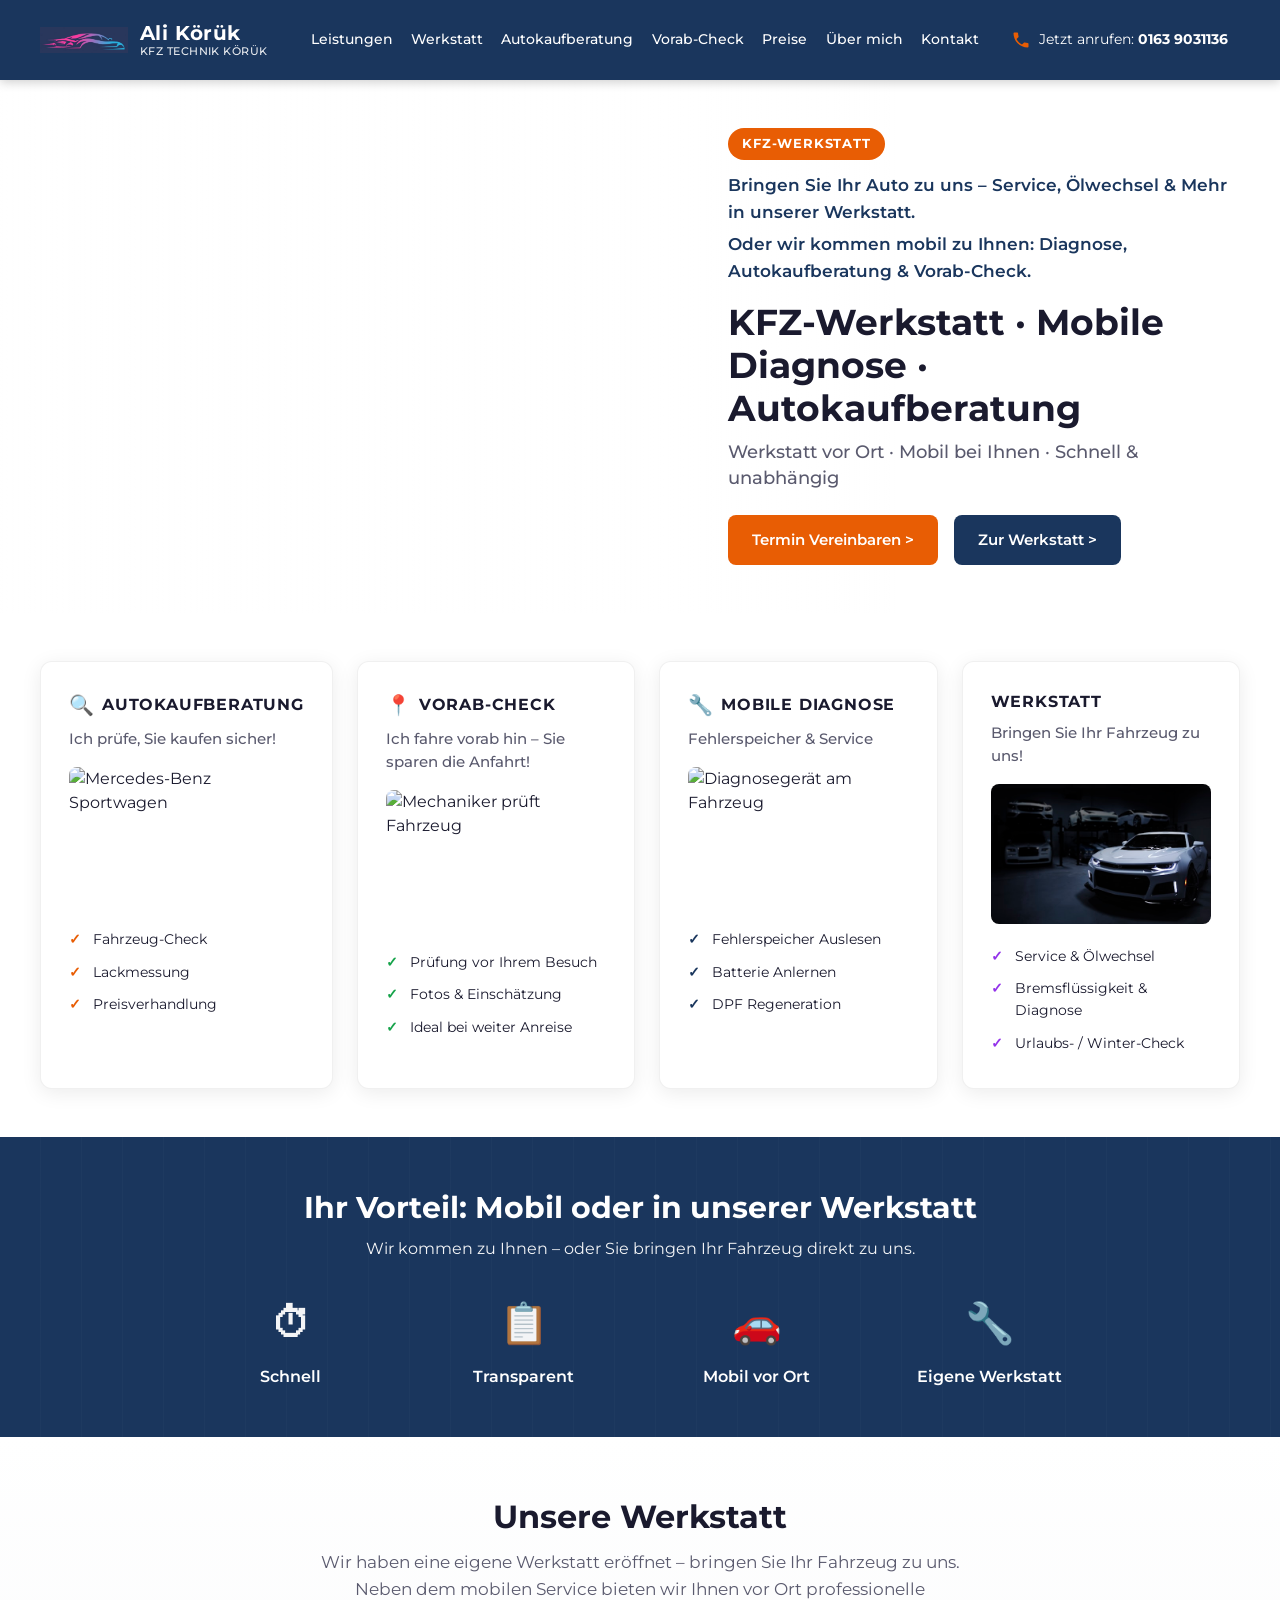
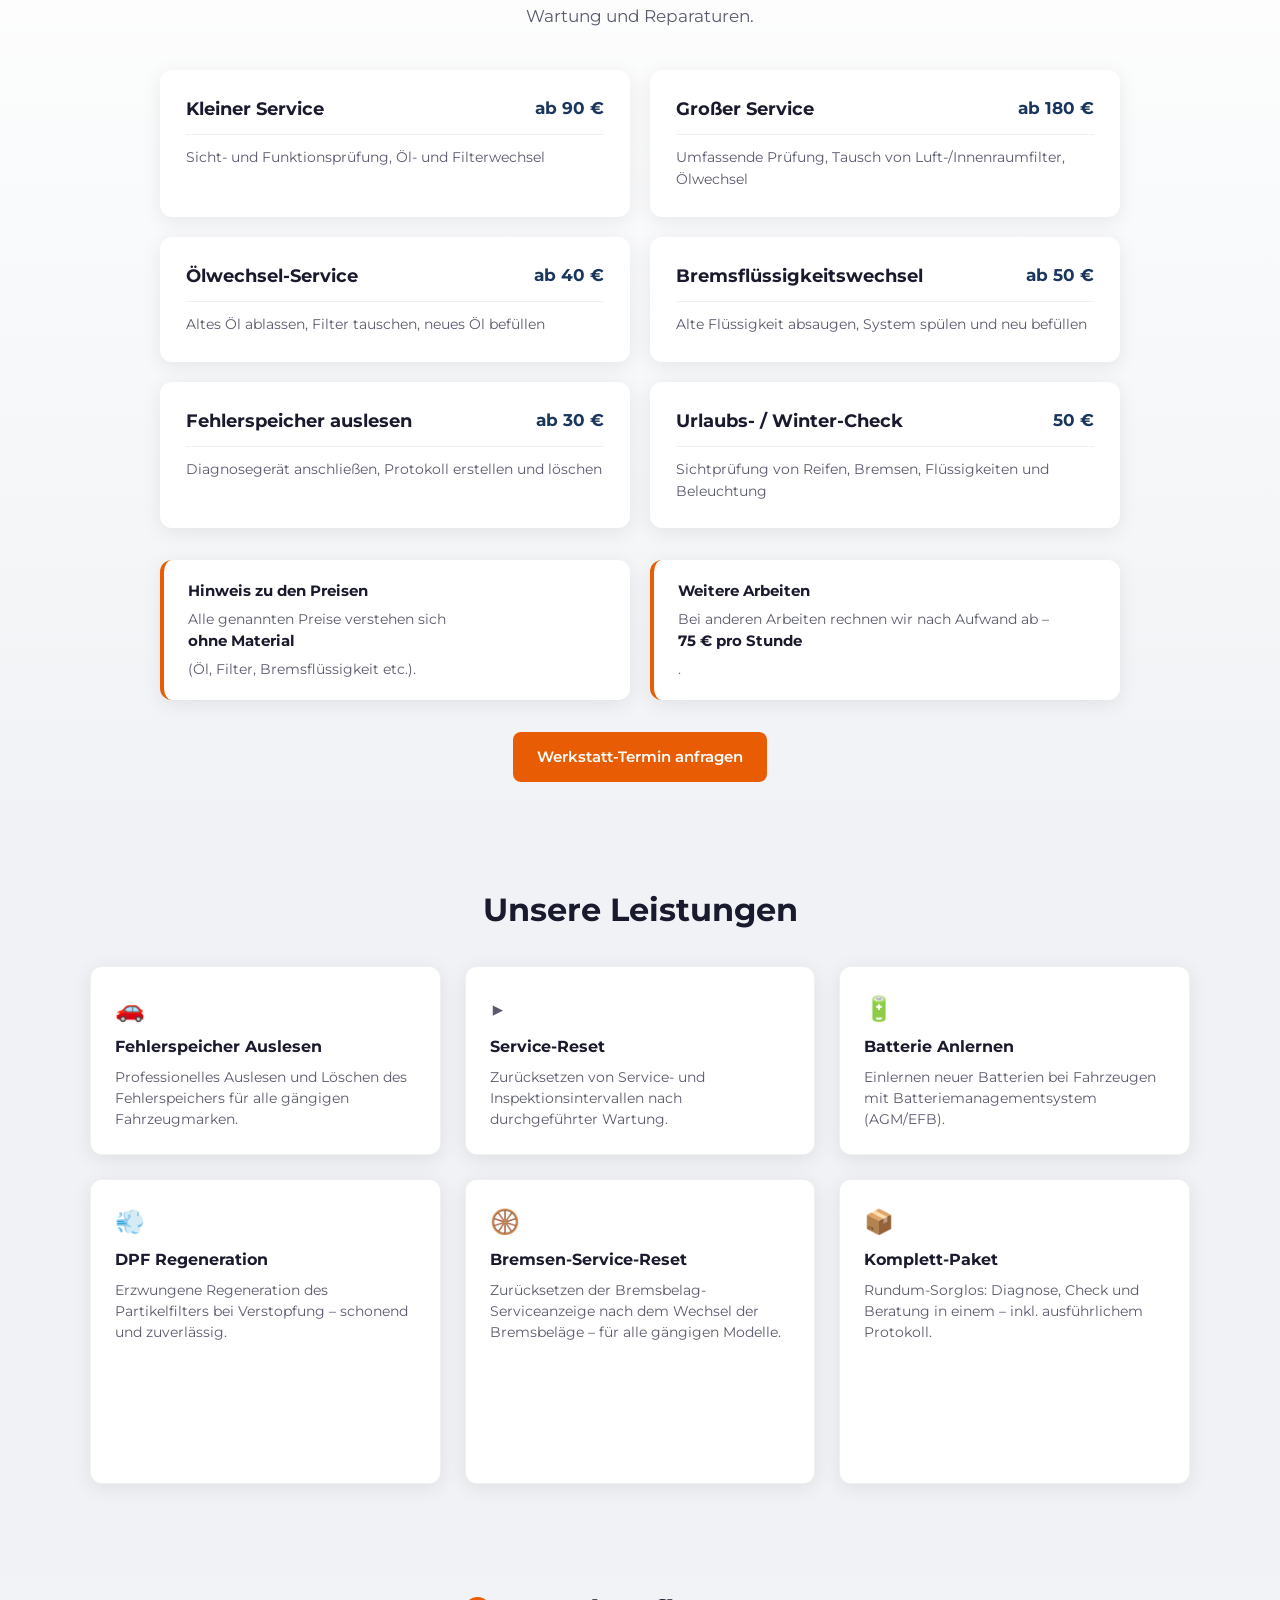
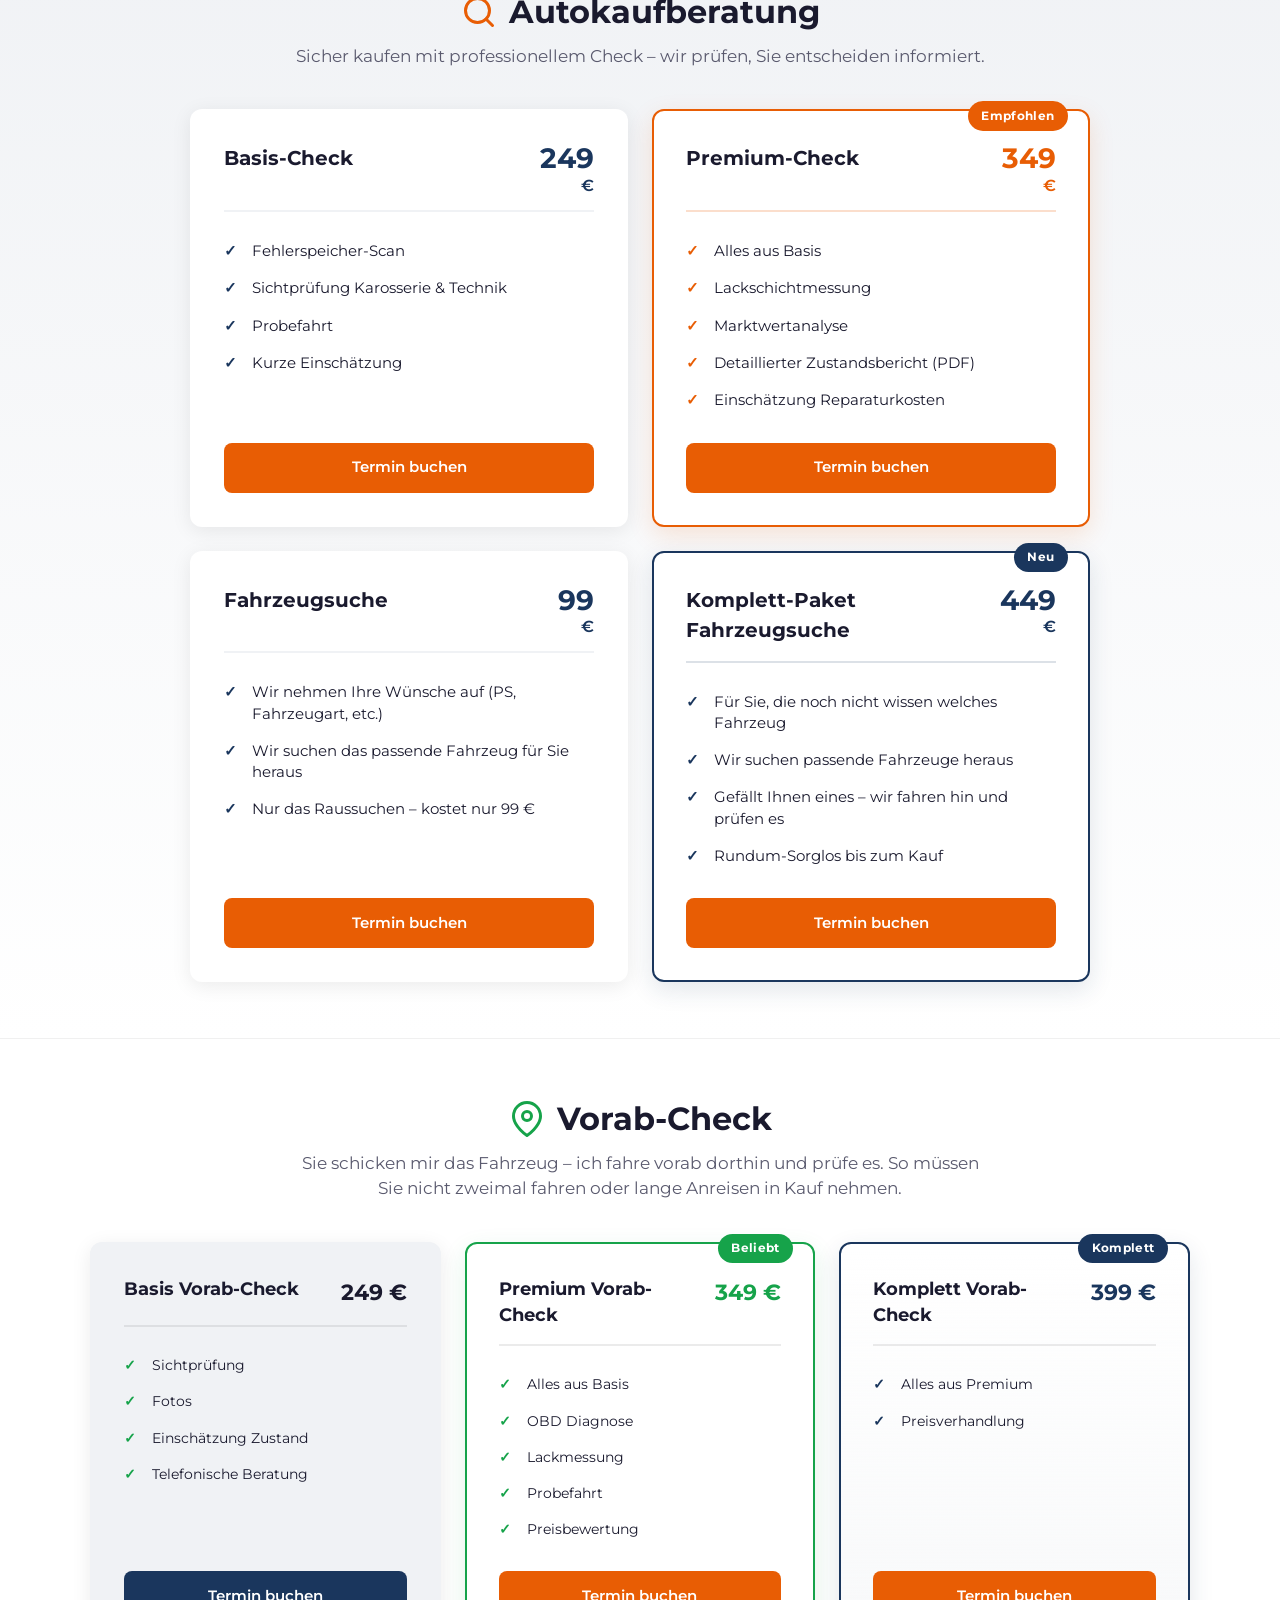
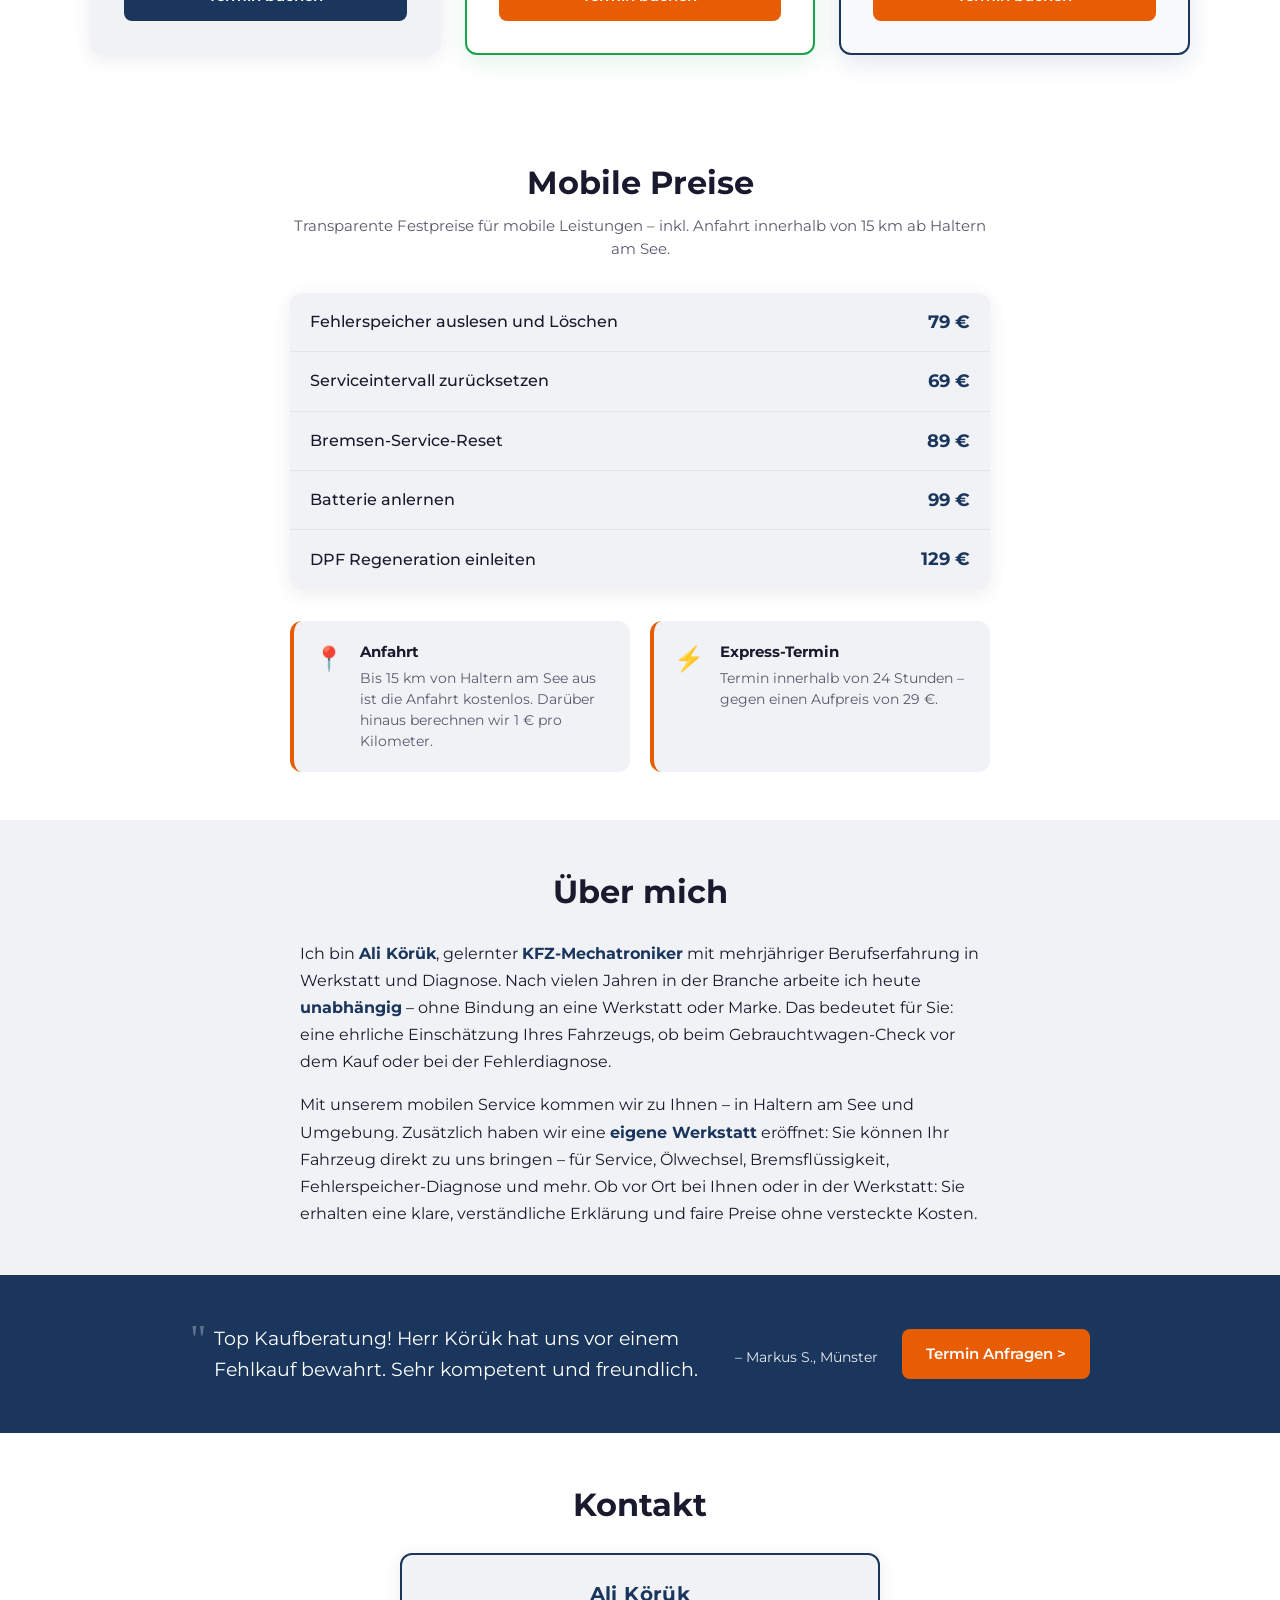
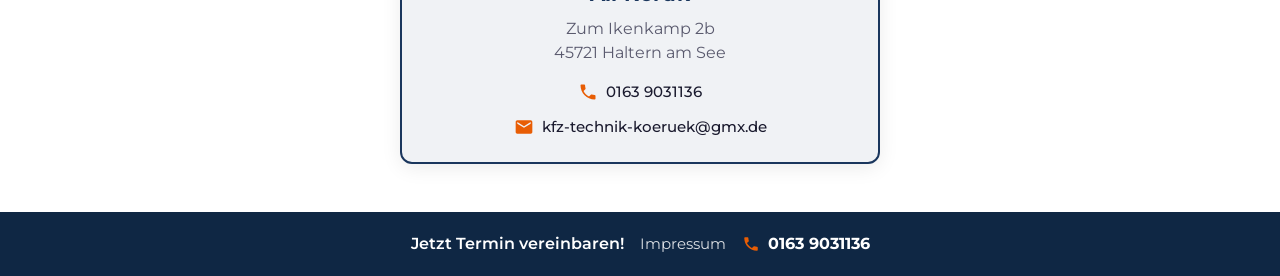
==== commit 783f1386: "Update contact information and address throughout the site; revise hero section text and pricing det" ====
--- a/index.html
+++ b/index.html
@@ -36,7 +36,7 @@
           <span class="phone-icon" aria-hidden="true">
             <svg viewBox="0 0 24 24" fill="currentColor" width="20" height="20"><path d="M6.62 10.79c1.44 2.83 3.76 5.14 6.59 6.59l2.2-2.2c.27-.27.67-.36 1.02-.24 1.12.37 2.33.57 3.57.57.55 0 1 .45 1 1V20c0 .55-.45 1-1 1-9.39 0-17-7.61-17-17 0-.55.45-1 1-1h3.5c.55 0 1 .45 1 1 0 1.25.2 2.45.57 3.57.11.35.03.74-.25 1.02l-2.2 2.2z"/></svg>
           </span>
-          <span>Jetzt anrufen: <strong>0163 9031136</strong></span>
+          <span class="header-phone-text"><span class="header-phone-label">Jetzt anrufen: </span><strong>0163 9031136</strong></span>
         </a>
       </div>
     </div>
@@ -46,9 +46,9 @@
   <section class="hero">
     <div class="hero-bg" role="img" aria-label="KFZ-Werkstatt und Mechaniker am Fahrzeug"></div>
     <div class="hero-content">
-      <p class="hero-badge">Eigene KFZ-Werkstatt</p>
+      <p class="hero-badge">KFZ-Werkstatt</p>
       <p class="hero-intro">
-        <span class="hero-intro-line">Bringen Sie Ihr Auto zu uns – Service, Ölwechsel &amp; Reparatur in unserer Werkstatt.</span>
+        <span class="hero-intro-line">Bringen Sie Ihr Auto zu uns – Service, Ölwechsel &amp; Mehr in unserer Werkstatt.</span>
         <span class="hero-intro-line">Oder wir kommen mobil zu Ihnen: Diagnose, Autokaufberatung &amp; Vorab-Check.</span>
       </p>
       <h1>KFZ-Werkstatt · Mobile Diagnose · Autokaufberatung</h1>
@@ -376,7 +376,7 @@
   <section class="preise" id="preise">
     <div class="preise-inner">
       <h2>Mobile Preise</h2>
-      <p class="preise-intro">Transparente Festpreise für mobile Leistungen – inkl. Anfahrt innerhalb von 15 km ab Lüdinghausen.</p>
+      <p class="preise-intro">Transparente Festpreise für mobile Leistungen – inkl. Anfahrt innerhalb von 15 km ab Haltern am See.</p>
       <div class="preise-tabelle">
         <div class="preis-zeile">
           <span class="preis-leistung">Fehlerspeicher auslesen und Löschen</span>
@@ -404,7 +404,7 @@
           <span class="zusatz-icon" aria-hidden="true">📍</span>
           <div>
             <strong>Anfahrt</strong>
-            <p>Bis 15 km von Lüdinghausen aus ist die Anfahrt kostenlos. Darüber hinaus berechne ich 1 € pro Kilometer.</p>
+            <p>Bis 15 km von Haltern am See aus ist die Anfahrt kostenlos. Darüber hinaus berechnen wir 1 € pro Kilometer.</p>
           </div>
         </div>
         <div class="zusatz-box">
@@ -424,7 +424,7 @@
       <h2>Über mich</h2>
       <div class="ueber-mich-content">
         <p>Ich bin <strong>Ali Körük</strong>, gelernter <strong>KFZ-Mechatroniker</strong> mit mehrjähriger Berufserfahrung in Werkstatt und Diagnose. Nach vielen Jahren in der Branche arbeite ich heute <strong>unabhängig</strong> – ohne Bindung an eine Werkstatt oder Marke. Das bedeutet für Sie: eine ehrliche Einschätzung Ihres Fahrzeugs, ob beim Gebrauchtwagen-Check vor dem Kauf oder bei der Fehlerdiagnose.</p>
-        <p>Mit unserem mobilen Service kommen wir zu Ihnen – in Lüdinghausen und Umgebung. Zusätzlich haben wir eine <strong>eigene Werkstatt</strong> eröffnet: Sie können Ihr Fahrzeug direkt zu uns bringen – für Service, Ölwechsel, Bremsflüssigkeit, Fehlerspeicher-Diagnose und mehr. Ob vor Ort bei Ihnen oder in der Werkstatt: Sie erhalten eine klare, verständliche Erklärung und faire Preise ohne versteckte Kosten.</p>
+        <p>Mit unserem mobilen Service kommen wir zu Ihnen – in Haltern am See und Umgebung. Zusätzlich haben wir eine <strong>eigene Werkstatt</strong> eröffnet: Sie können Ihr Fahrzeug direkt zu uns bringen – für Service, Ölwechsel, Bremsflüssigkeit, Fehlerspeicher-Diagnose und mehr. Ob vor Ort bei Ihnen oder in der Werkstatt: Sie erhalten eine klare, verständliche Erklärung und faire Preise ohne versteckte Kosten.</p>
       </div>
     </div>
   </section>
@@ -447,6 +447,7 @@
       <h2>Kontakt</h2>
       <div class="kontakt-schild">
         <p class="kontakt-name">Ali Körük</p>
+        <p class="kontakt-adresse">Zum Ikenkamp 2b<br>45721 Haltern am See</p>
         <p class="kontakt-zeile">
           <span class="kontakt-icon" aria-hidden="true">
             <svg viewBox="0 0 24 24" fill="currentColor" width="20" height="20"><path d="M6.62 10.79c1.44 2.83 3.76 5.14 6.59 6.59l2.2-2.2c.27-.27.67-.36 1.02-.24 1.12.37 2.33.57 3.57.57.55 0 1 .45 1 1V20c0 .55-.45 1-1 1-9.39 0-17-7.61-17-17 0-.55.45-1 1-1h3.5c.55 0 1 .45 1 1 0 1.25.2 2.45.57 3.57.11.35.03.74-.25 1.02l-2.2 2.2z"/></svg>
--- a/styles.css
+++ b/styles.css
@@ -1047,11 +1047,17 @@
   box-shadow: var(--shadow);
 }
 .kontakt-name {
+  margin: 0 0 0.5rem;
+  font-size: 1.25rem;
+  font-weight: 700;
+  color: var(--color-primary);
+  letter-spacing: 0.02em;
+}
+.kontakt-adresse {
   margin: 0 0 1rem;
-  font-size: 1.25rem;
-  font-weight: 700;
-  color: var(--color-primary);
-  letter-spacing: 0.02em;
+  font-size: 1rem;
+  line-height: 1.5;
+  color: var(--color-text-muted);
 }
 .kontakt-zeile {
   margin: 0 0 0.75rem;
@@ -1326,27 +1332,69 @@
   }
 }
 @media (max-width: 768px) {
+  .header {
+    padding: 0.65rem 1rem;
+  }
   .header-inner {
-    flex-wrap: wrap;
+    display: grid;
+    grid-template-columns: 1fr auto;
+    grid-template-areas:
+      "logo phone"
+      "nav nav";
+    gap: 0.55rem 0.75rem;
     align-items: center;
   }
+  .logo {
+    grid-area: logo;
+    min-width: 0;
+    gap: 0.5rem;
+  }
+  .logo-icon img {
+    height: 44px;
+    max-width: 64px;
+  }
+  .logo-text strong {
+    font-size: 1.05rem;
+  }
+  .logo-text small {
+    font-size: 0.62rem;
+    letter-spacing: 0.02em;
+  }
   .header-right {
+    display: contents;
+  }
+  .header-phone {
+    grid-area: phone;
+    justify-self: end;
+    padding: 0.45rem 0.65rem;
+    font-size: 0.85rem;
+    background: rgba(255, 255, 255, 0.1);
+  }
+  .header-phone-label {
+    display: none;
+  }
+  .header-phone-text strong {
+    font-weight: 700;
+  }
+  .nav {
+    grid-area: nav;
     width: 100%;
-    margin-left: 0;
-    justify-content: flex-end;
-    gap: 0.75rem;
-  }
-  .nav {
-    flex: 1;
-    min-width: 0;
+    flex: none;
+    gap: 1rem;
+    padding: 0.15rem 0 0.1rem;
     overflow-x: auto;
     overflow-y: hidden;
     -webkit-overflow-scrolling: touch;
     touch-action: pan-x;
-    scrollbar-width: none; /* Firefox */
+    scrollbar-width: none;
+    mask-image: linear-gradient(90deg, #000 92%, transparent);
+    -webkit-mask-image: linear-gradient(90deg, #000 92%, transparent);
   }
   .nav::-webkit-scrollbar {
-    display: none; /* Chrome/Safari */
+    display: none;
+  }
+  .nav a {
+    font-size: 0.88rem;
   }
   .hero {
     min-height: 380px;
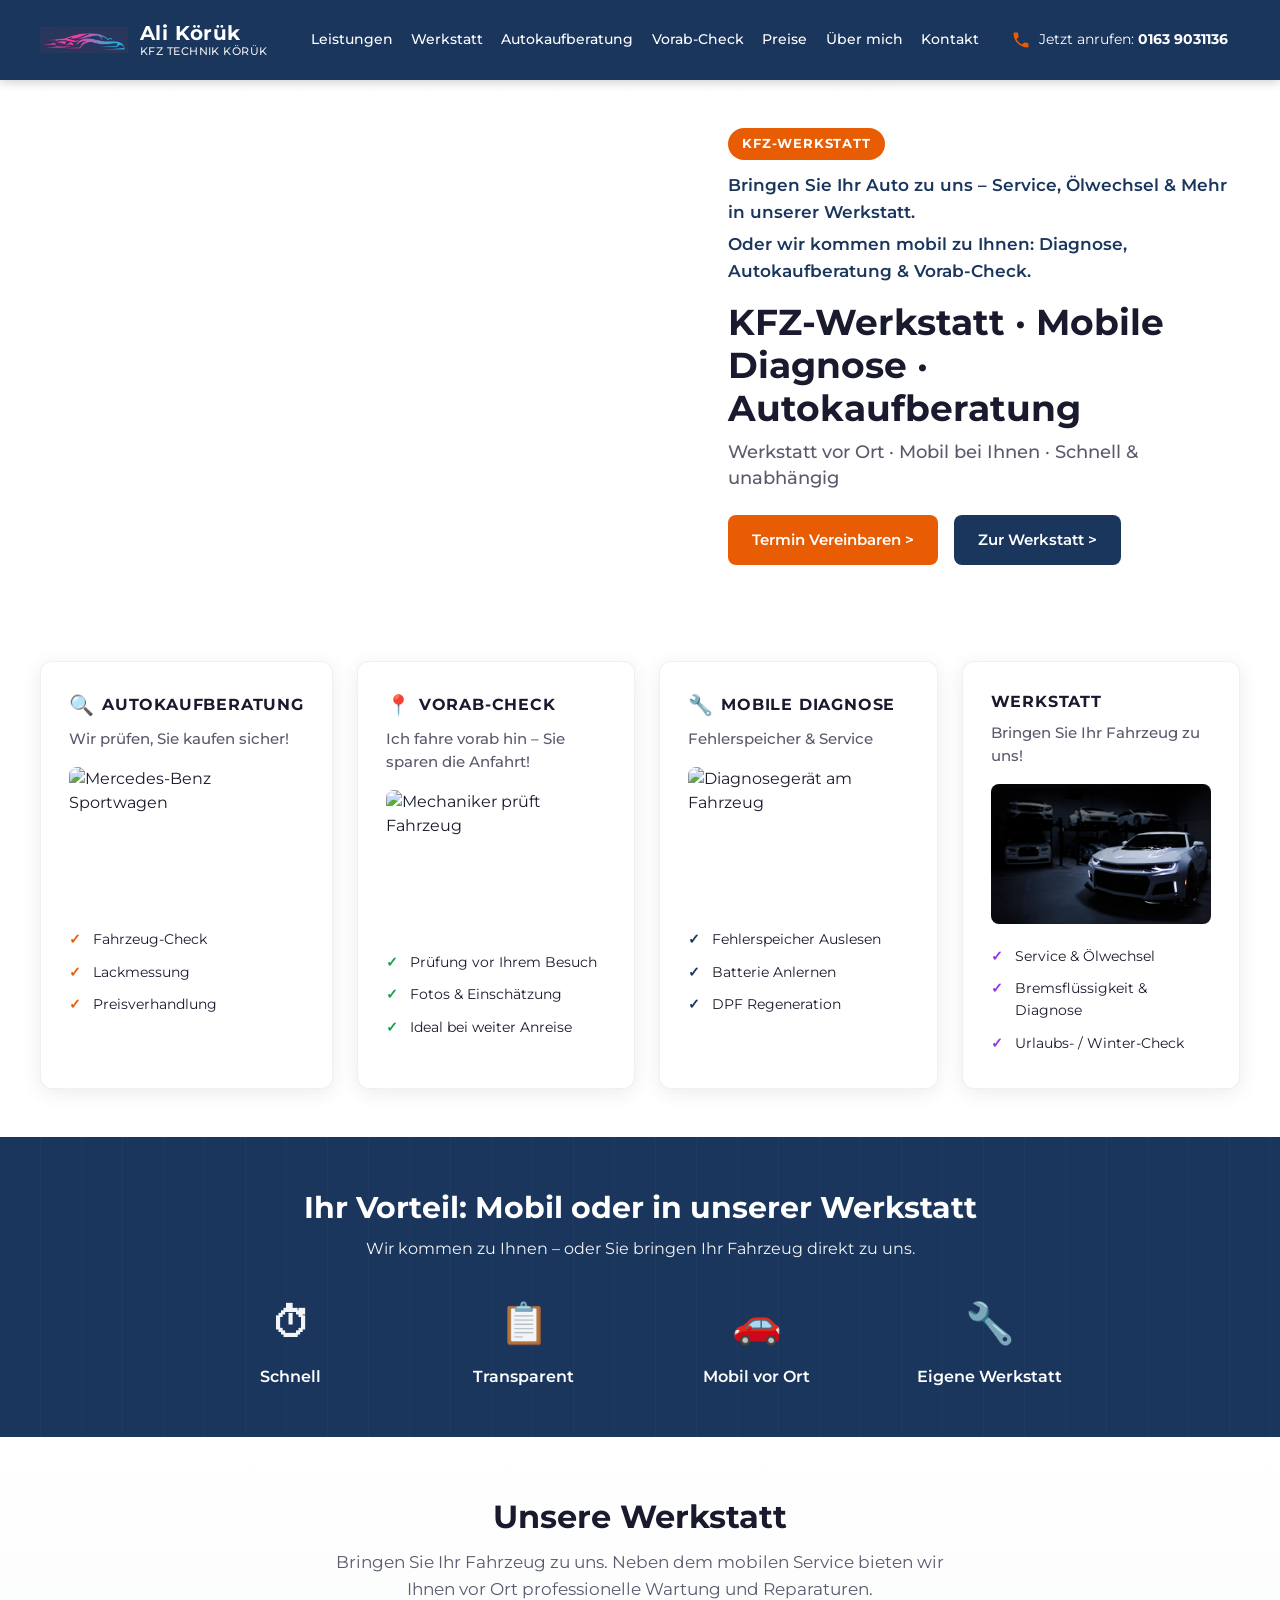
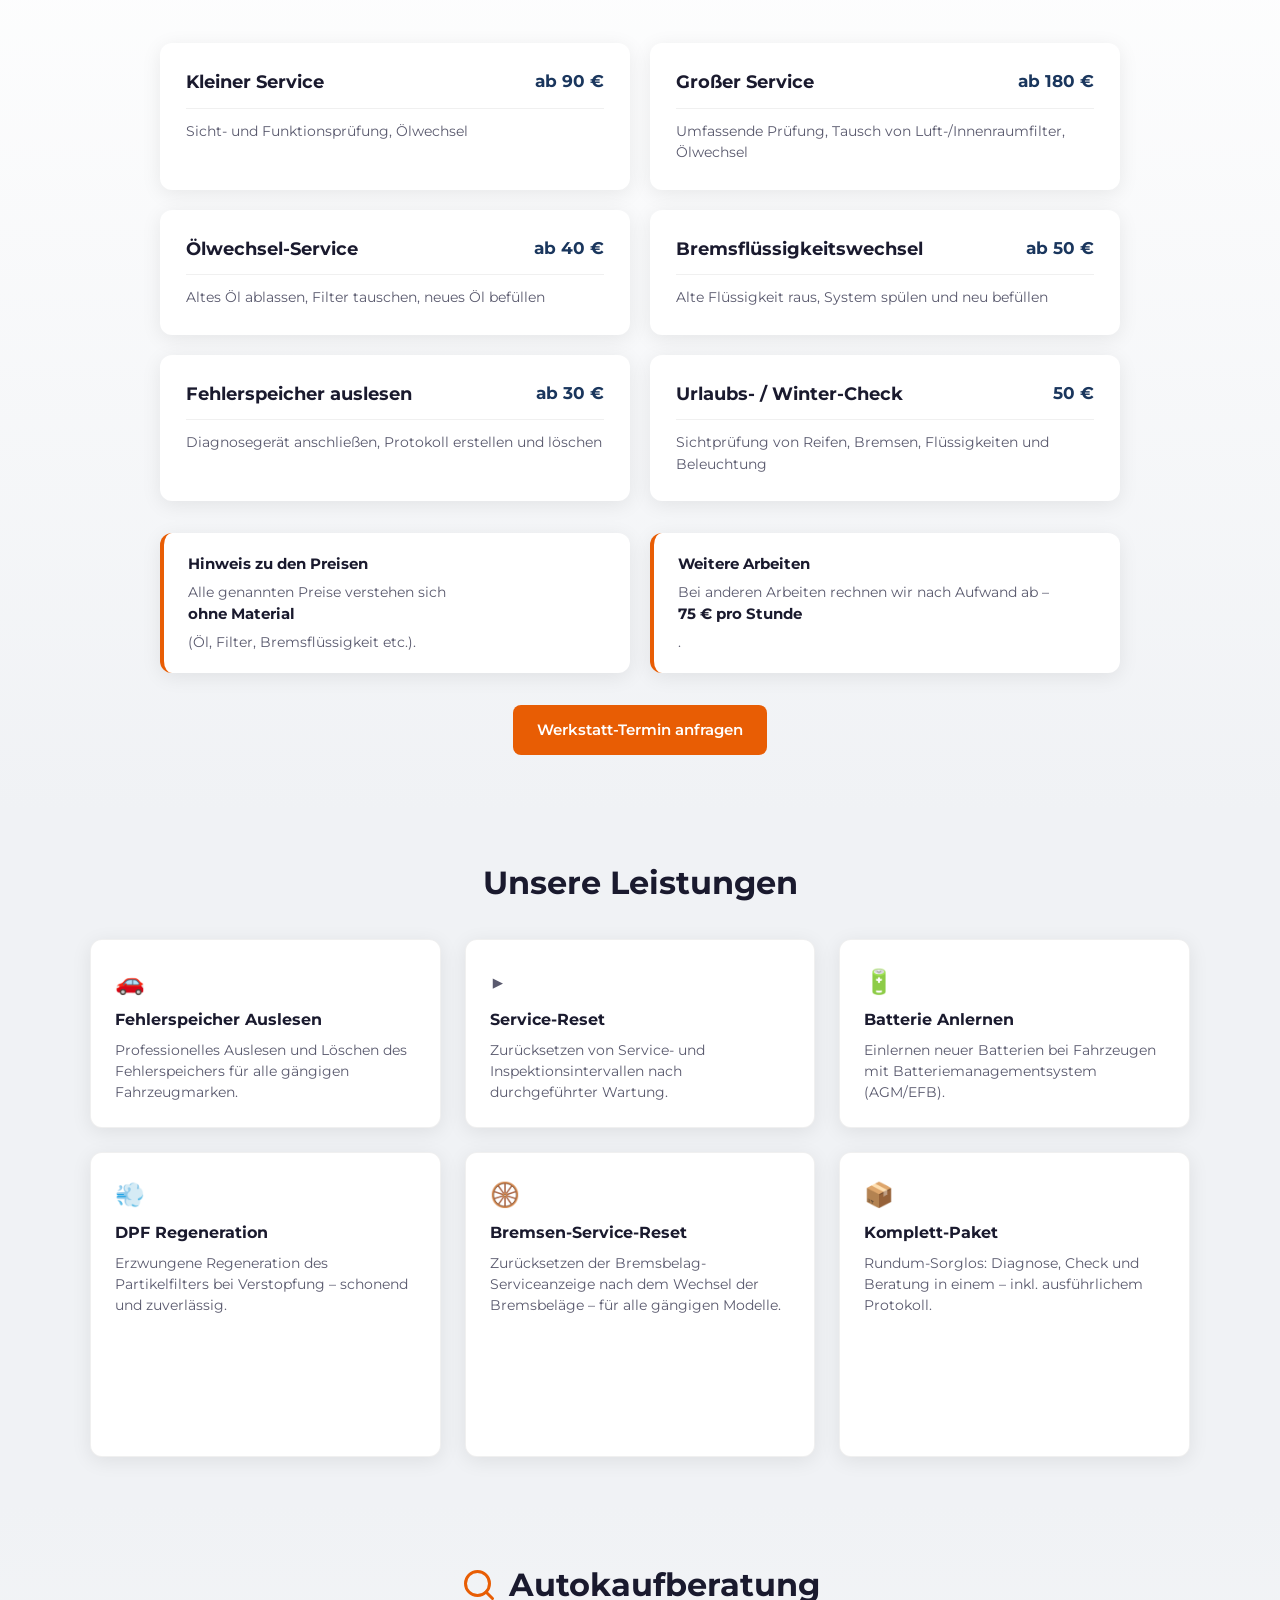
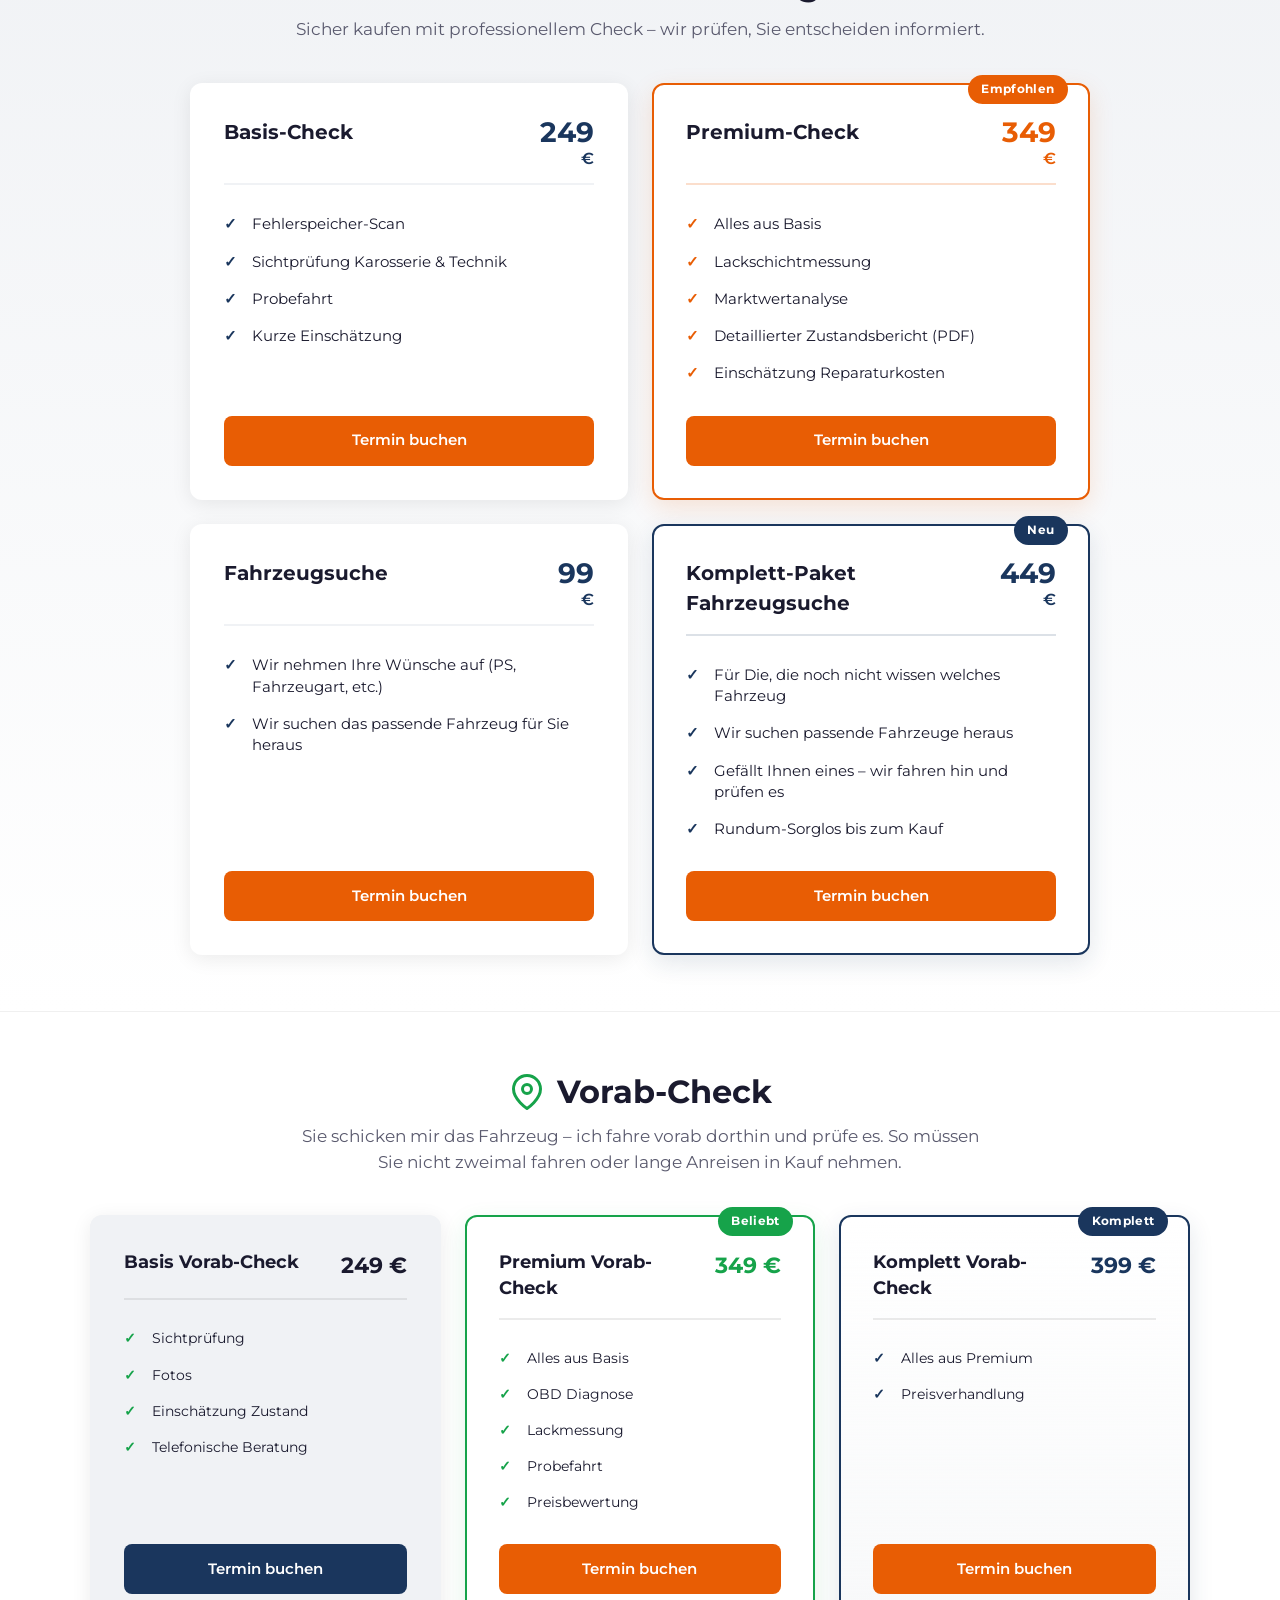
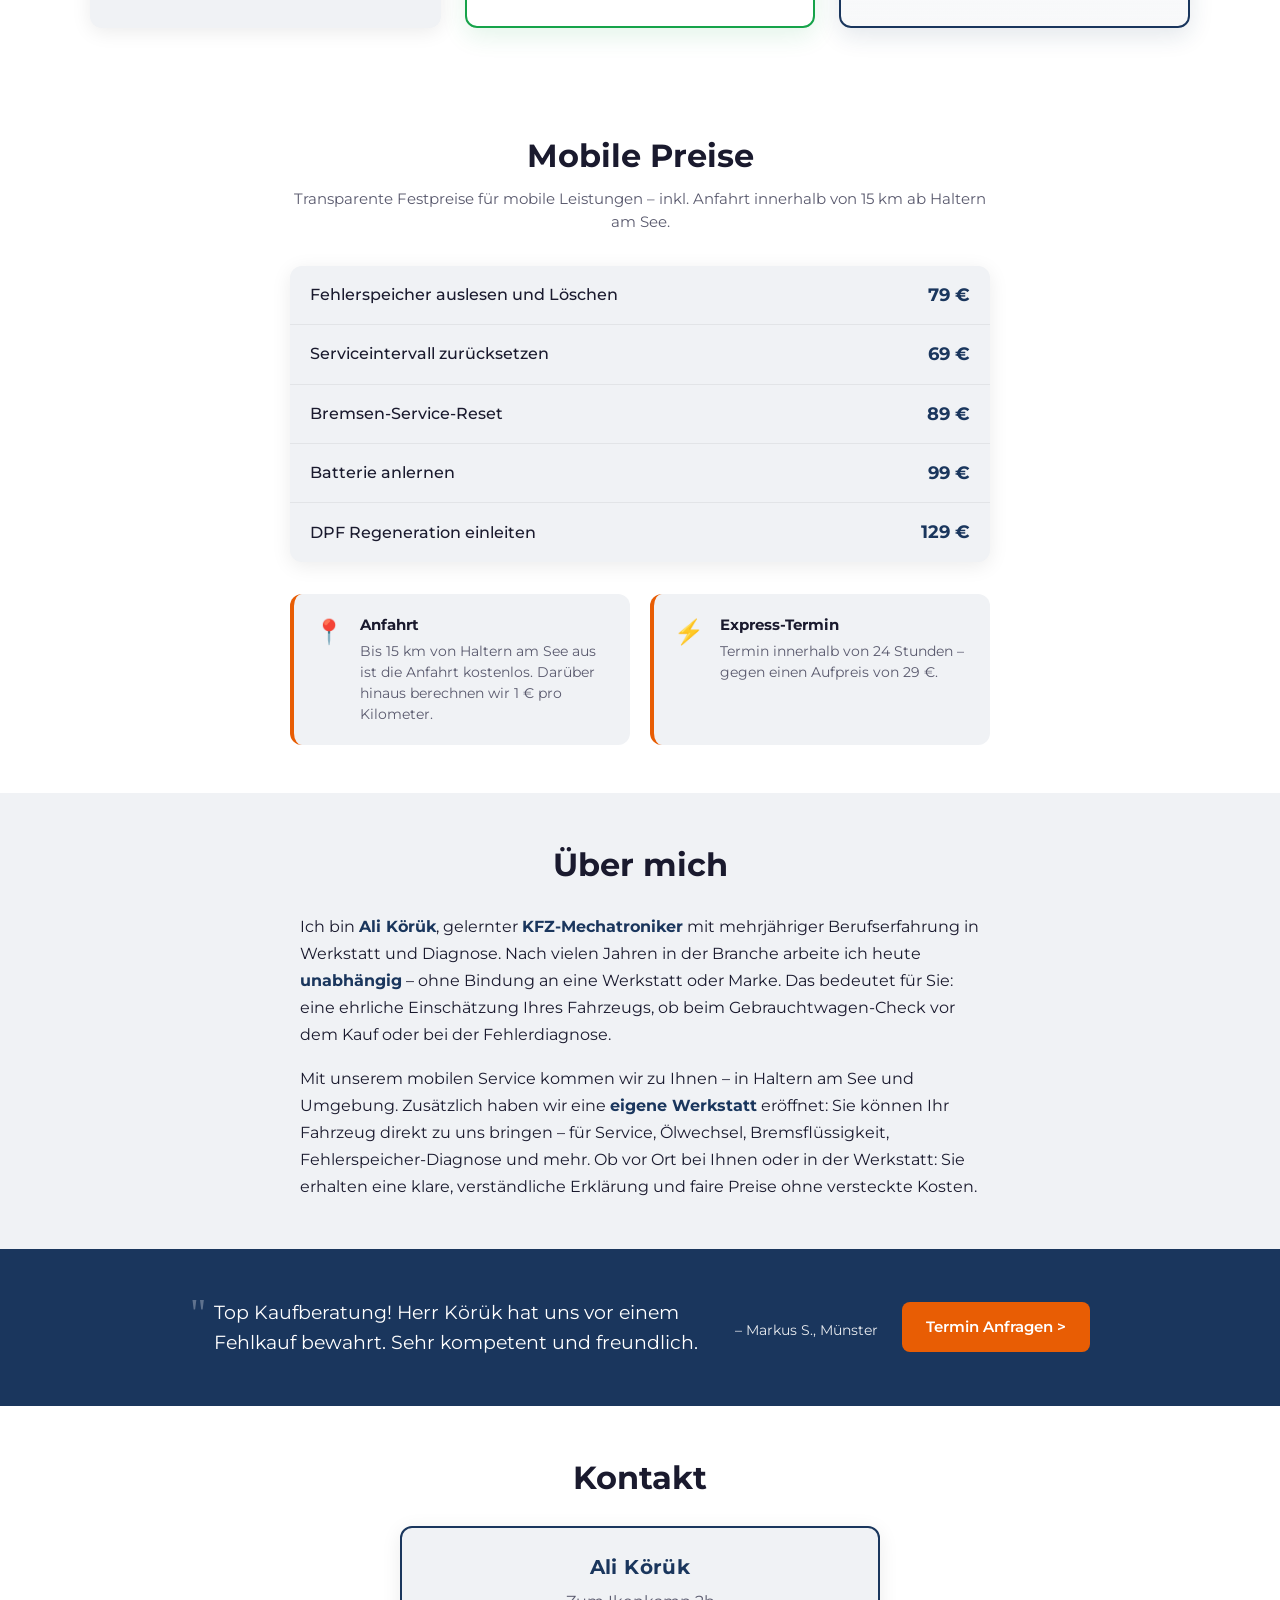
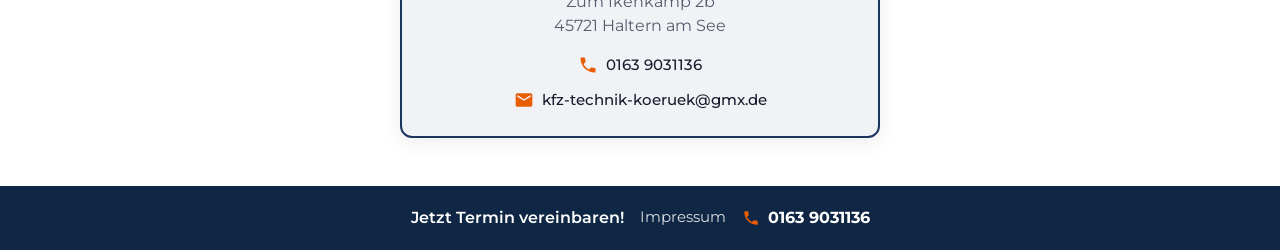
==== commit 4c2266b9: "Revise service slogans and descriptions for clarity; update pricing details and remove redundant inf" ====
--- a/index.html
+++ b/index.html
@@ -68,7 +68,7 @@
           <span class="service-icon service-icon--search" aria-hidden="true">🔍</span>
           <h2>AUTOKAUFBERATUNG</h2>
         </div>
-        <p class="service-slogan">Ich prüfe, Sie kaufen sicher!</p>
+        <p class="service-slogan">Wir prüfen, Sie kaufen sicher!</p>
         <img class="service-image" src="https://images.unsplash.com/photo-1494976388531-d1058494cdd8?w=600&q=80" alt="Mercedes-Benz Sportwagen" width="600" height="400">
         <ul class="service-list service-list--orange">
           <li>Fahrzeug-Check</li>
@@ -147,14 +147,14 @@
   <section class="werkstatt" id="werkstatt">
     <div class="werkstatt-inner">
       <h2 class="werkstatt-title">Unsere Werkstatt</h2>
-      <p class="werkstatt-intro">Wir haben eine eigene Werkstatt eröffnet – bringen Sie Ihr Fahrzeug zu uns. Neben dem mobilen Service bieten wir Ihnen vor Ort professionelle Wartung und Reparaturen.</p>
+      <p class="werkstatt-intro">Bringen Sie Ihr Fahrzeug zu uns. Neben dem mobilen Service bieten wir Ihnen vor Ort professionelle Wartung und Reparaturen.</p>
       <div class="werkstatt-grid">
         <article class="werkstatt-card">
           <div class="werkstatt-card-header">
             <h3>Kleiner Service</h3>
             <span class="werkstatt-preis">ab 90 €</span>
           </div>
-          <p class="werkstatt-beschreibung">Sicht- und Funktionsprüfung, Öl- und Filterwechsel</p>
+          <p class="werkstatt-beschreibung">Sicht- und Funktionsprüfung, Ölwechsel</p>
         </article>
         <article class="werkstatt-card">
           <div class="werkstatt-card-header">
@@ -175,7 +175,7 @@
             <h3>Bremsflüssigkeitswechsel</h3>
             <span class="werkstatt-preis">ab 50 €</span>
           </div>
-          <p class="werkstatt-beschreibung">Alte Flüssigkeit absaugen, System spülen und neu befüllen</p>
+          <p class="werkstatt-beschreibung">Alte Flüssigkeit raus, System spülen und neu befüllen</p>
         </article>
         <article class="werkstatt-card">
           <div class="werkstatt-card-header">
@@ -295,7 +295,6 @@
           <ul class="autokauf-features">
             <li>Wir nehmen Ihre Wünsche auf (PS, Fahrzeugart, etc.)</li>
             <li>Wir suchen das passende Fahrzeug für Sie heraus</li>
-            <li>Nur das Raussuchen – kostet nur 99 €</li>
           </ul>
           <a href="termin.html?paket=raussuchen" class="btn btn-primary autokauf-btn">Termin buchen</a>
         </article>
@@ -306,7 +305,7 @@
             <span class="autokauf-preis"><span class="autokauf-preis-zahl">449</span><span class="autokauf-preis-euro">€</span></span>
           </div>
           <ul class="autokauf-features">
-            <li>Für Sie, die noch nicht wissen welches Fahrzeug</li>
+            <li>Für Die, die noch nicht wissen welches Fahrzeug</li>
             <li>Wir suchen passende Fahrzeuge heraus</li>
             <li>Gefällt Ihnen eines – wir fahren hin und prüfen es</li>
             <li>Rundum-Sorglos bis zum Kauf</li>
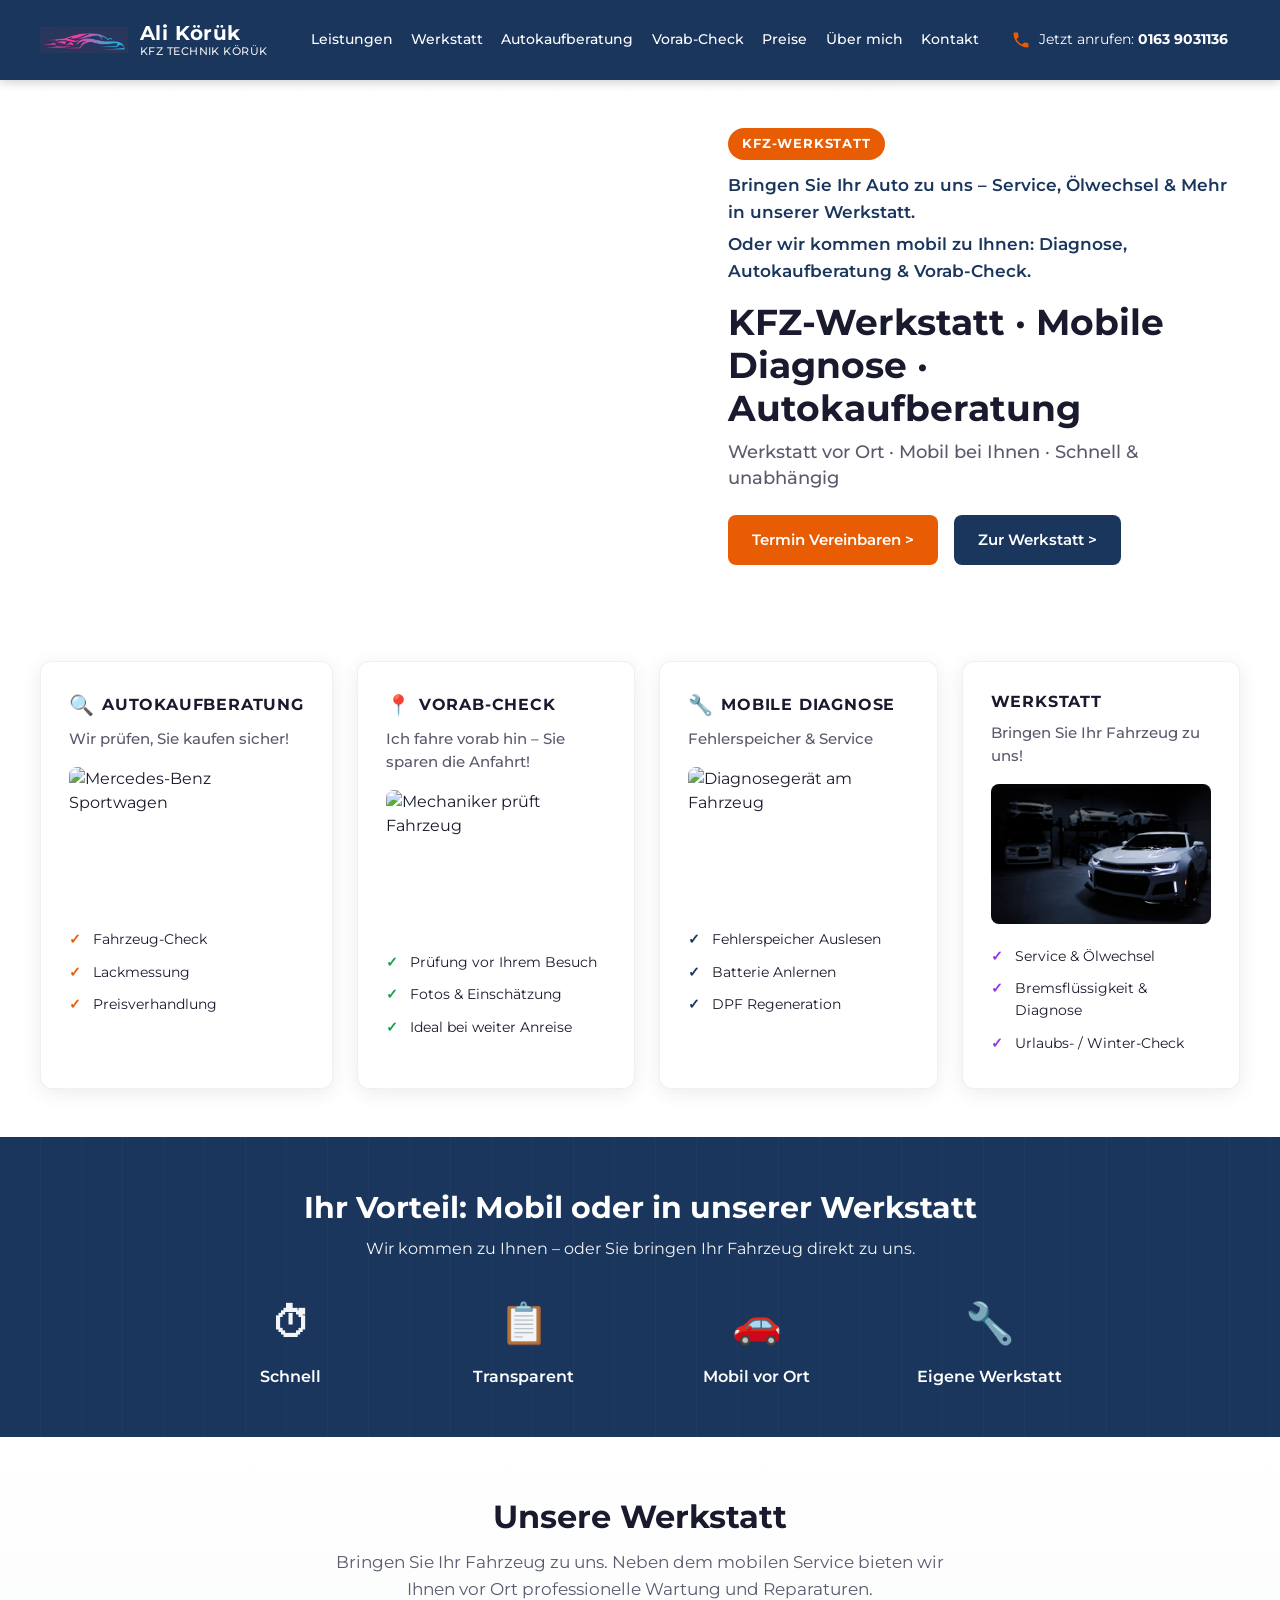
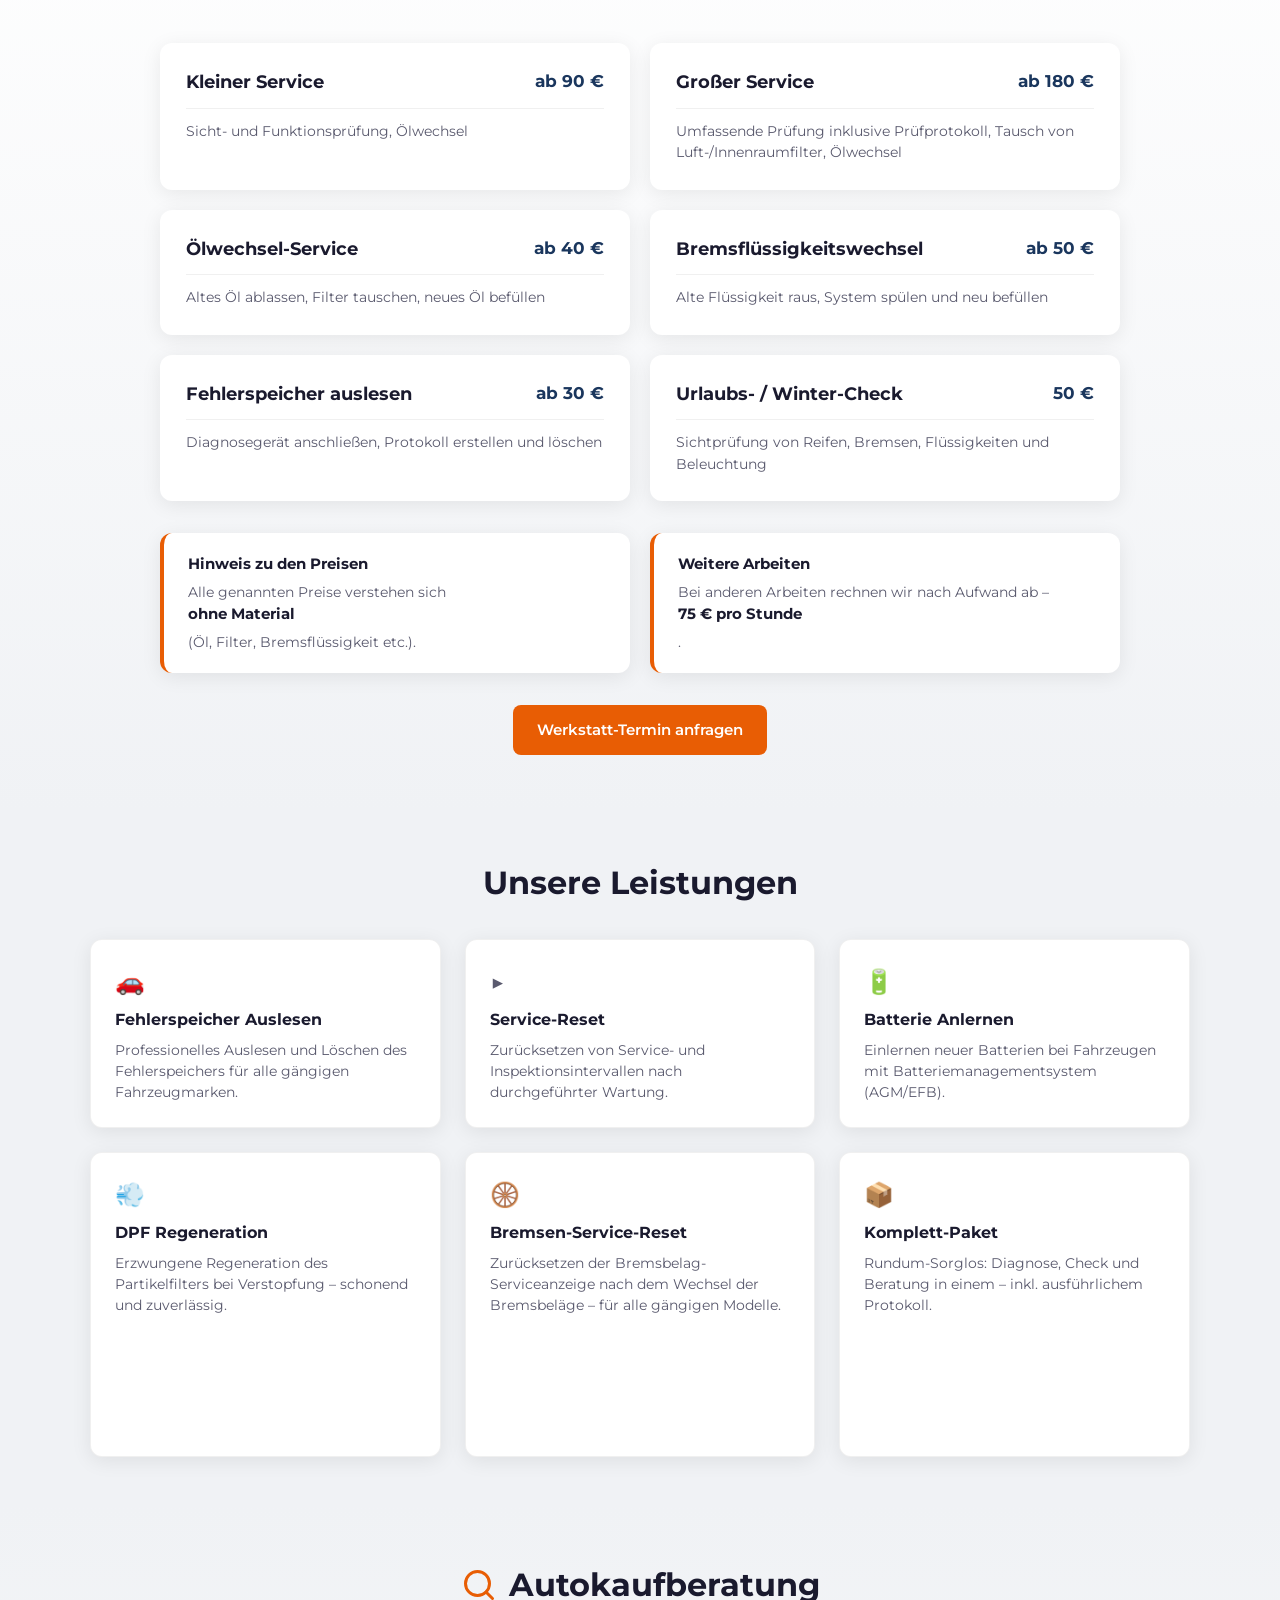
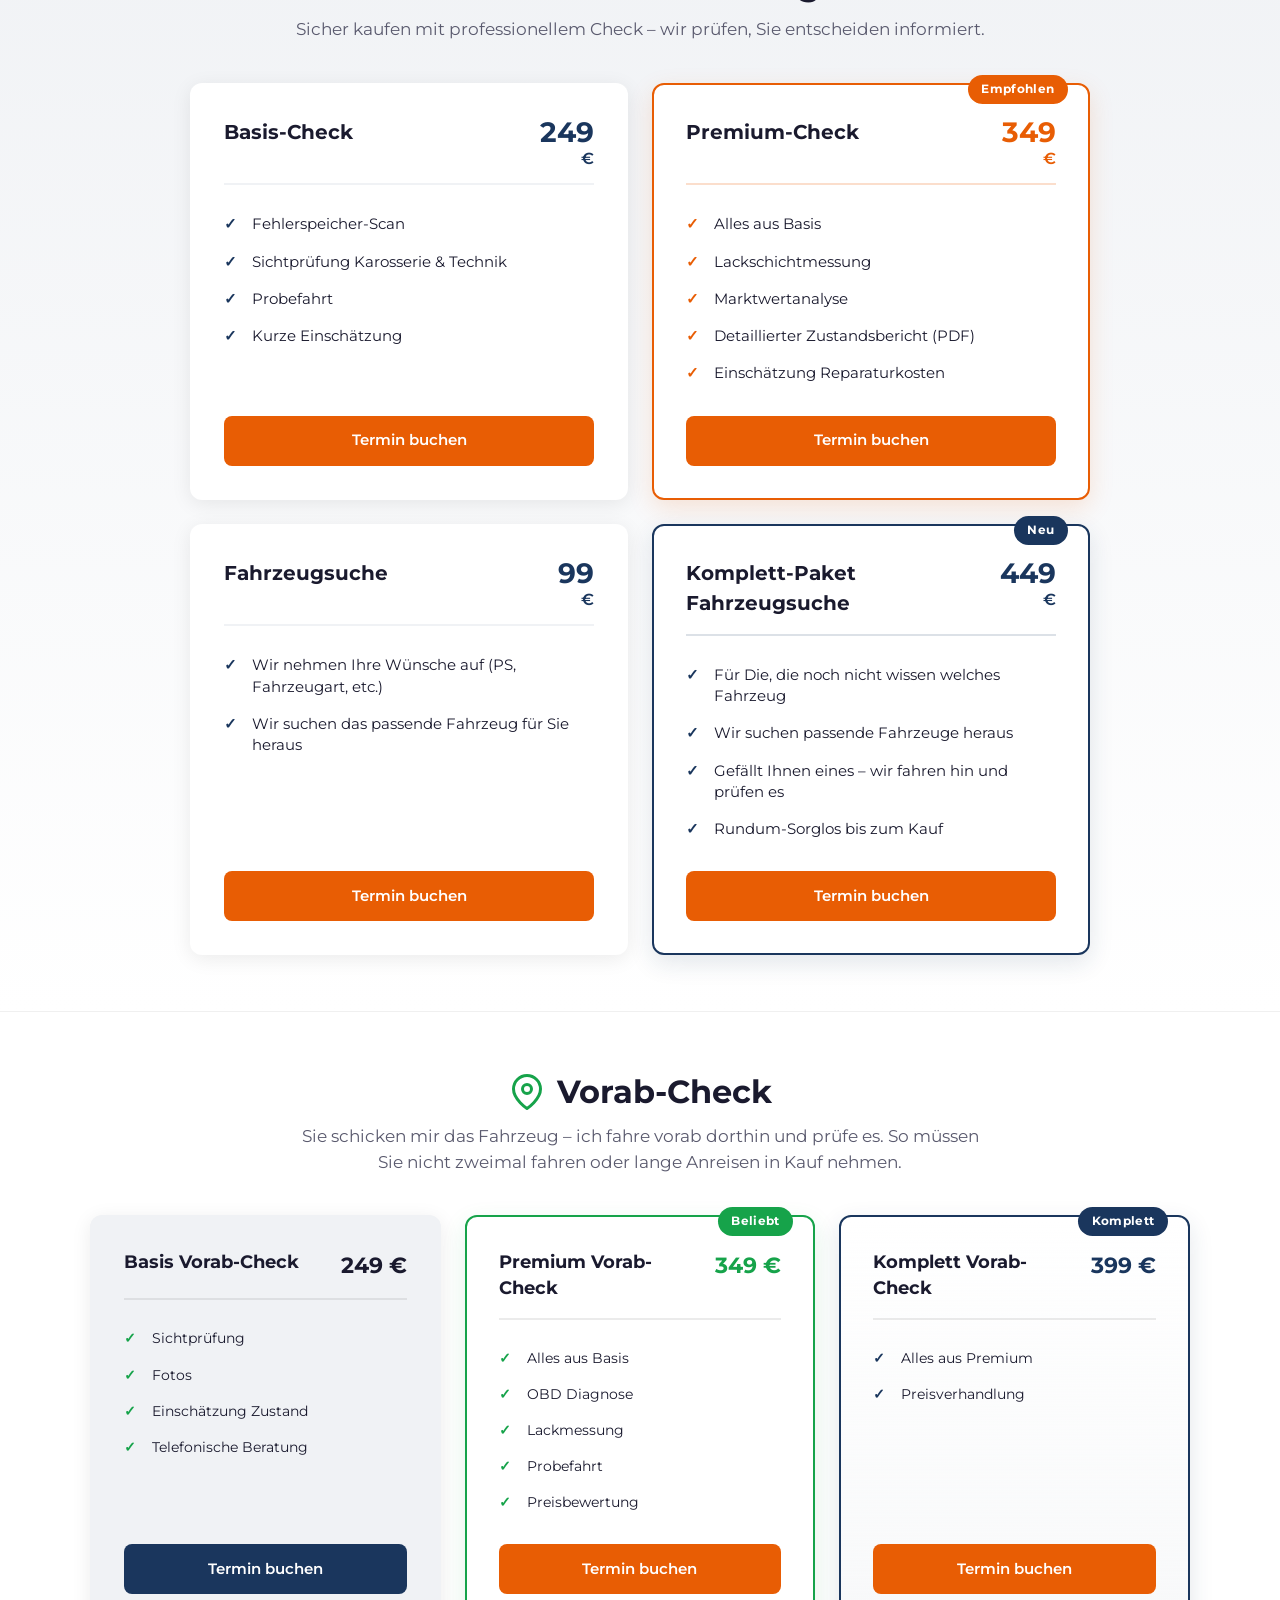
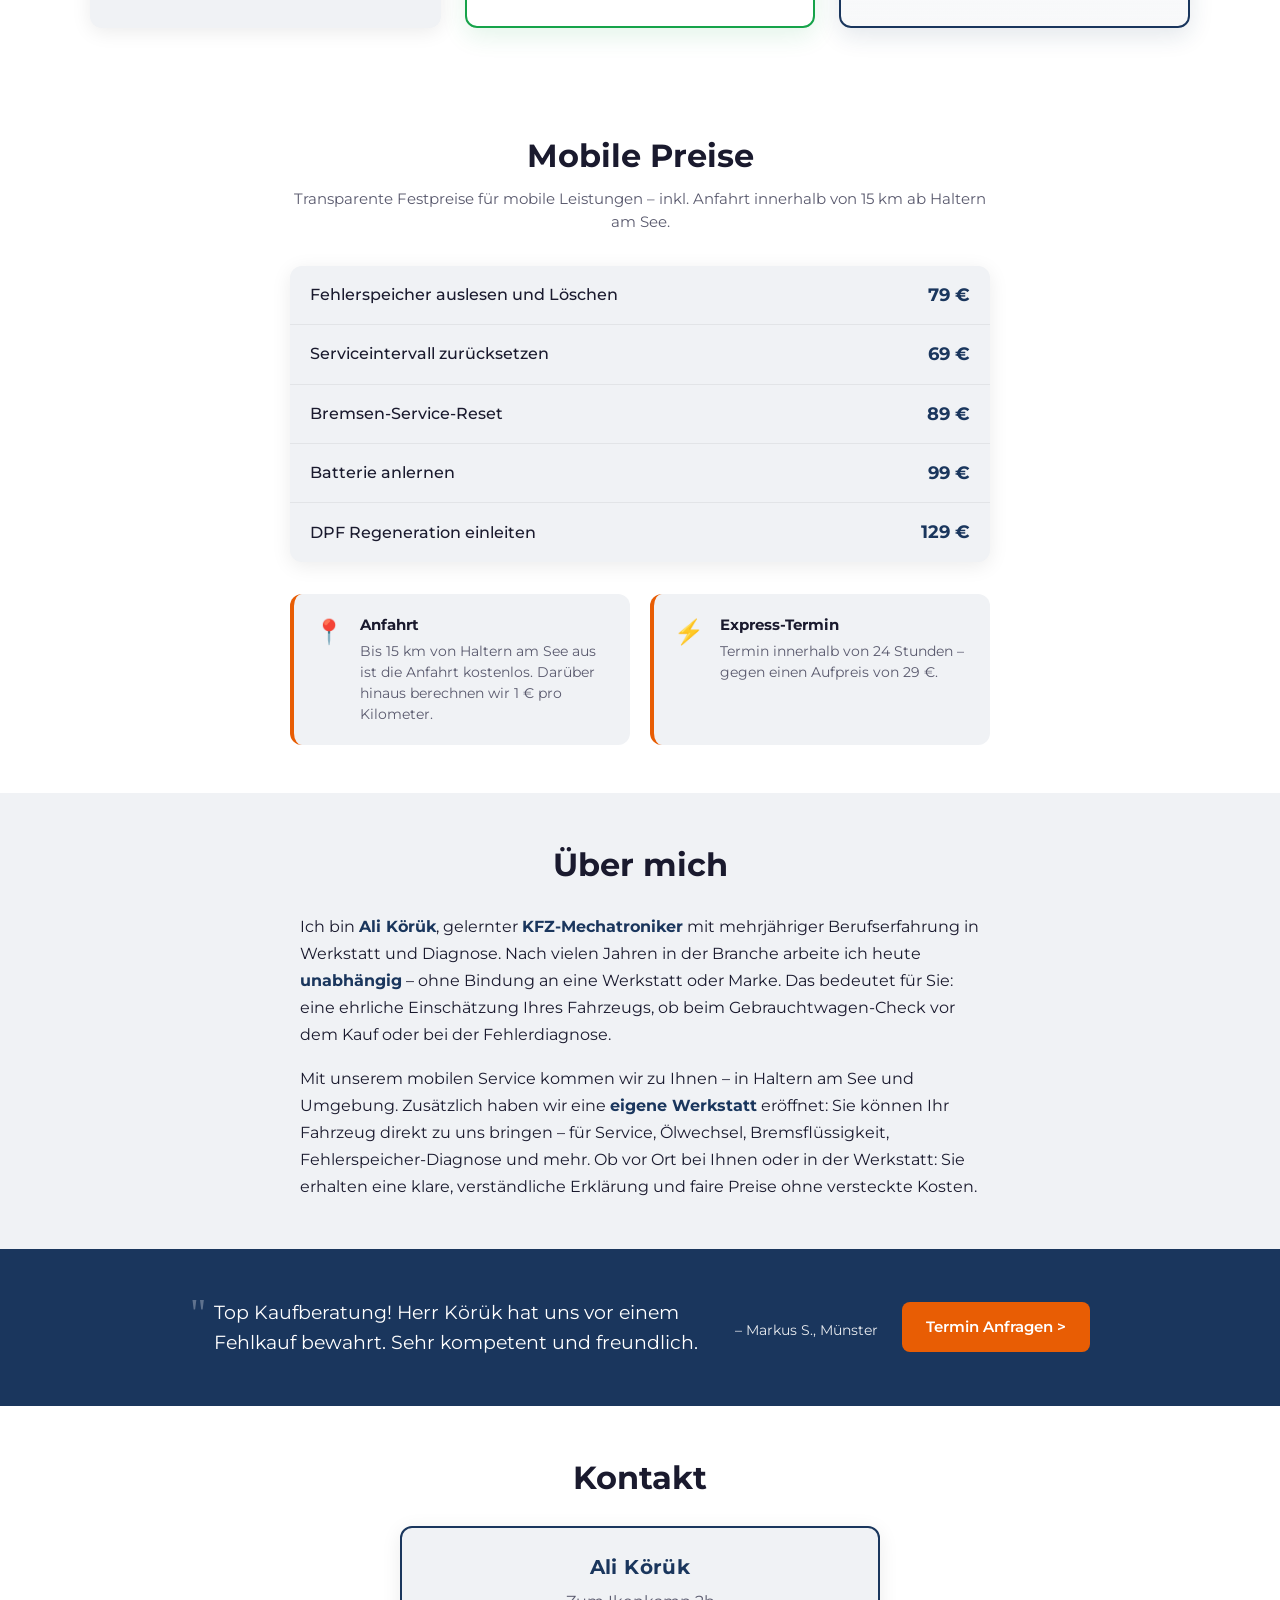
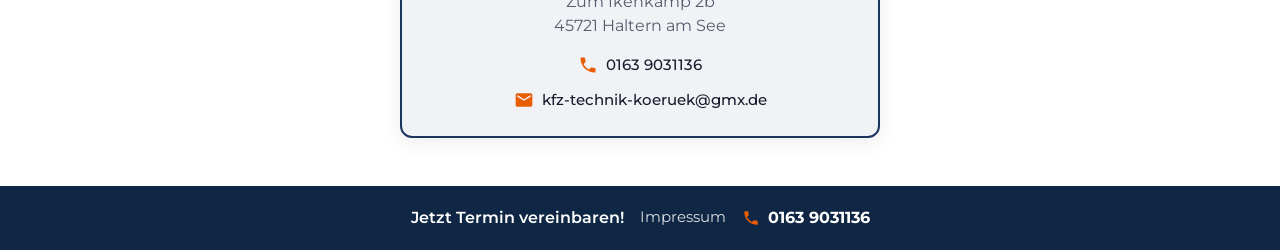
==== commit e6b9d894: "Update Werkstatt service description to include Prüfprotokoll for clarity and completeness" ====
--- a/index.html
+++ b/index.html
@@ -161,7 +161,7 @@
             <h3>Großer Service</h3>
             <span class="werkstatt-preis">ab 180 €</span>
           </div>
-          <p class="werkstatt-beschreibung">Umfassende Prüfung, Tausch von Luft-/Innenraumfilter, Ölwechsel</p>
+          <p class="werkstatt-beschreibung">Umfassende Prüfung inklusive Prüfprotokoll, Tausch von Luft-/Innenraumfilter, Ölwechsel</p>
         </article>
         <article class="werkstatt-card">
           <div class="werkstatt-card-header">
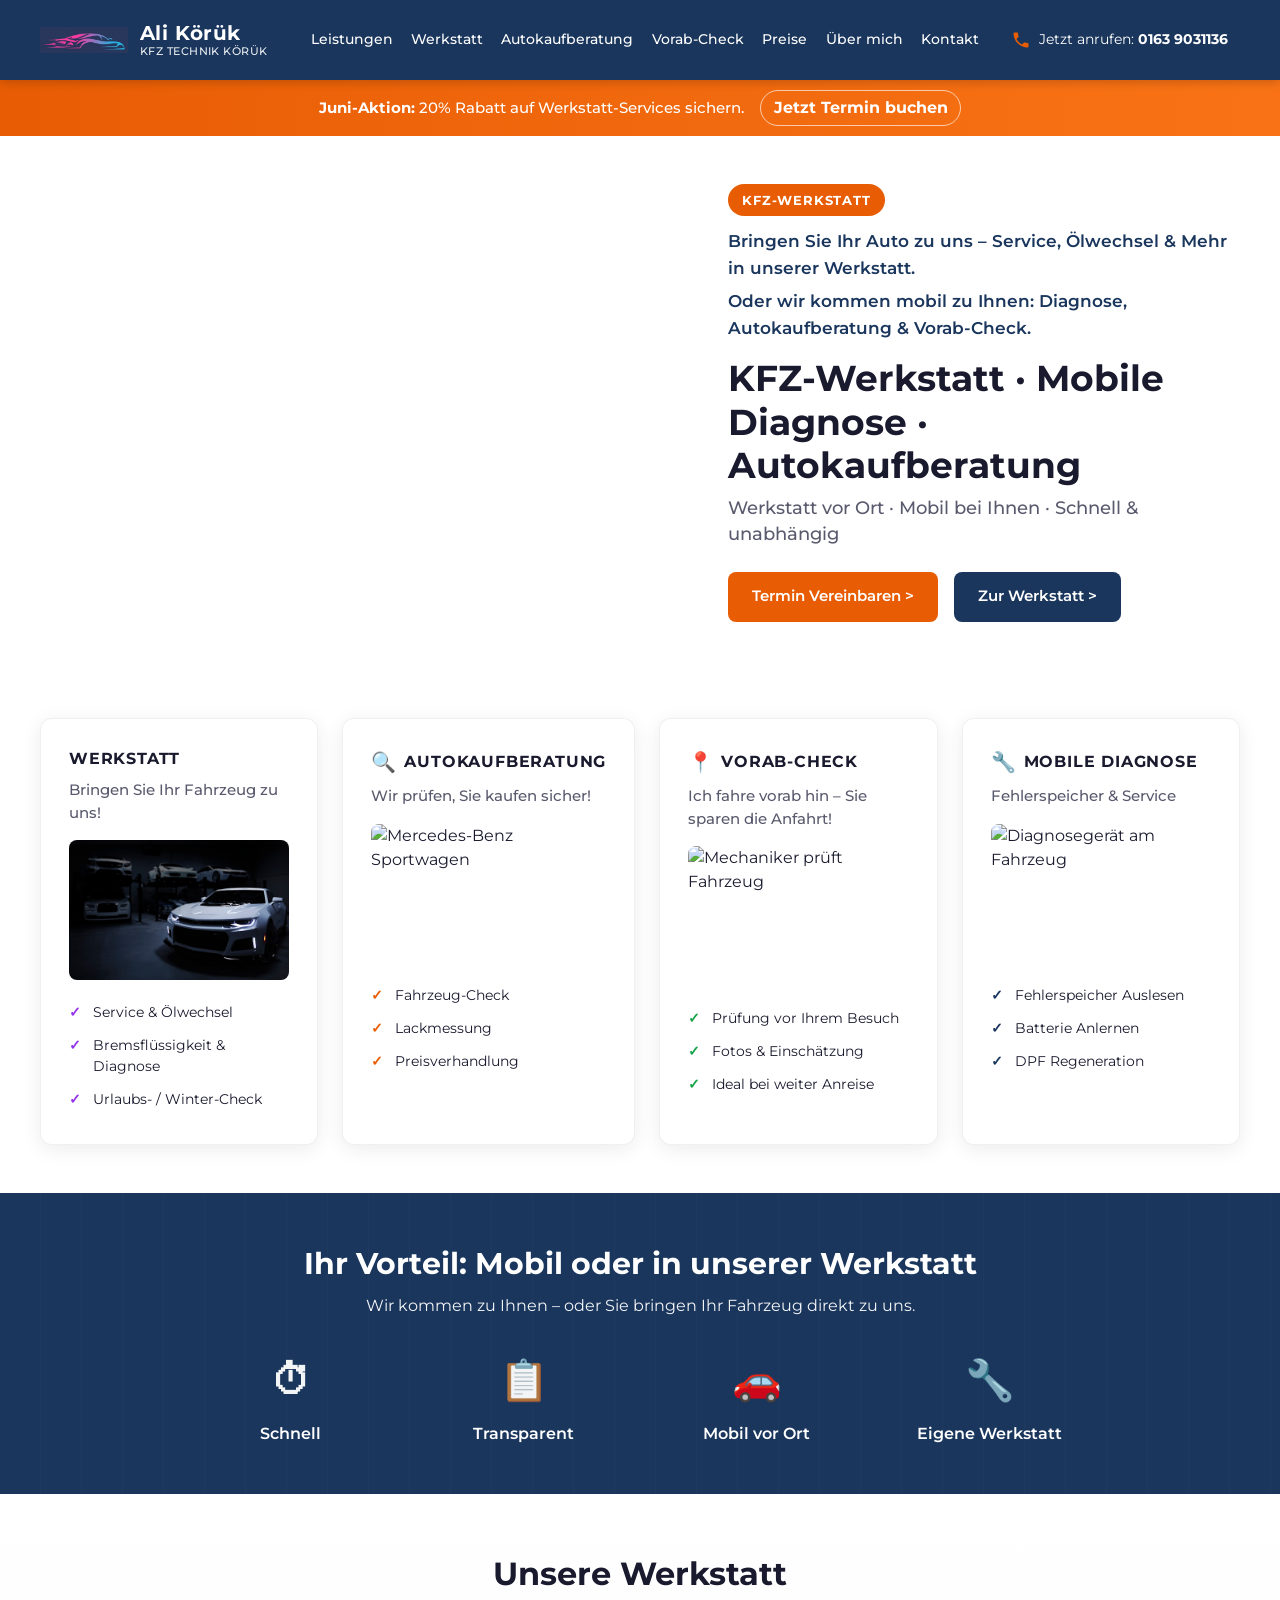
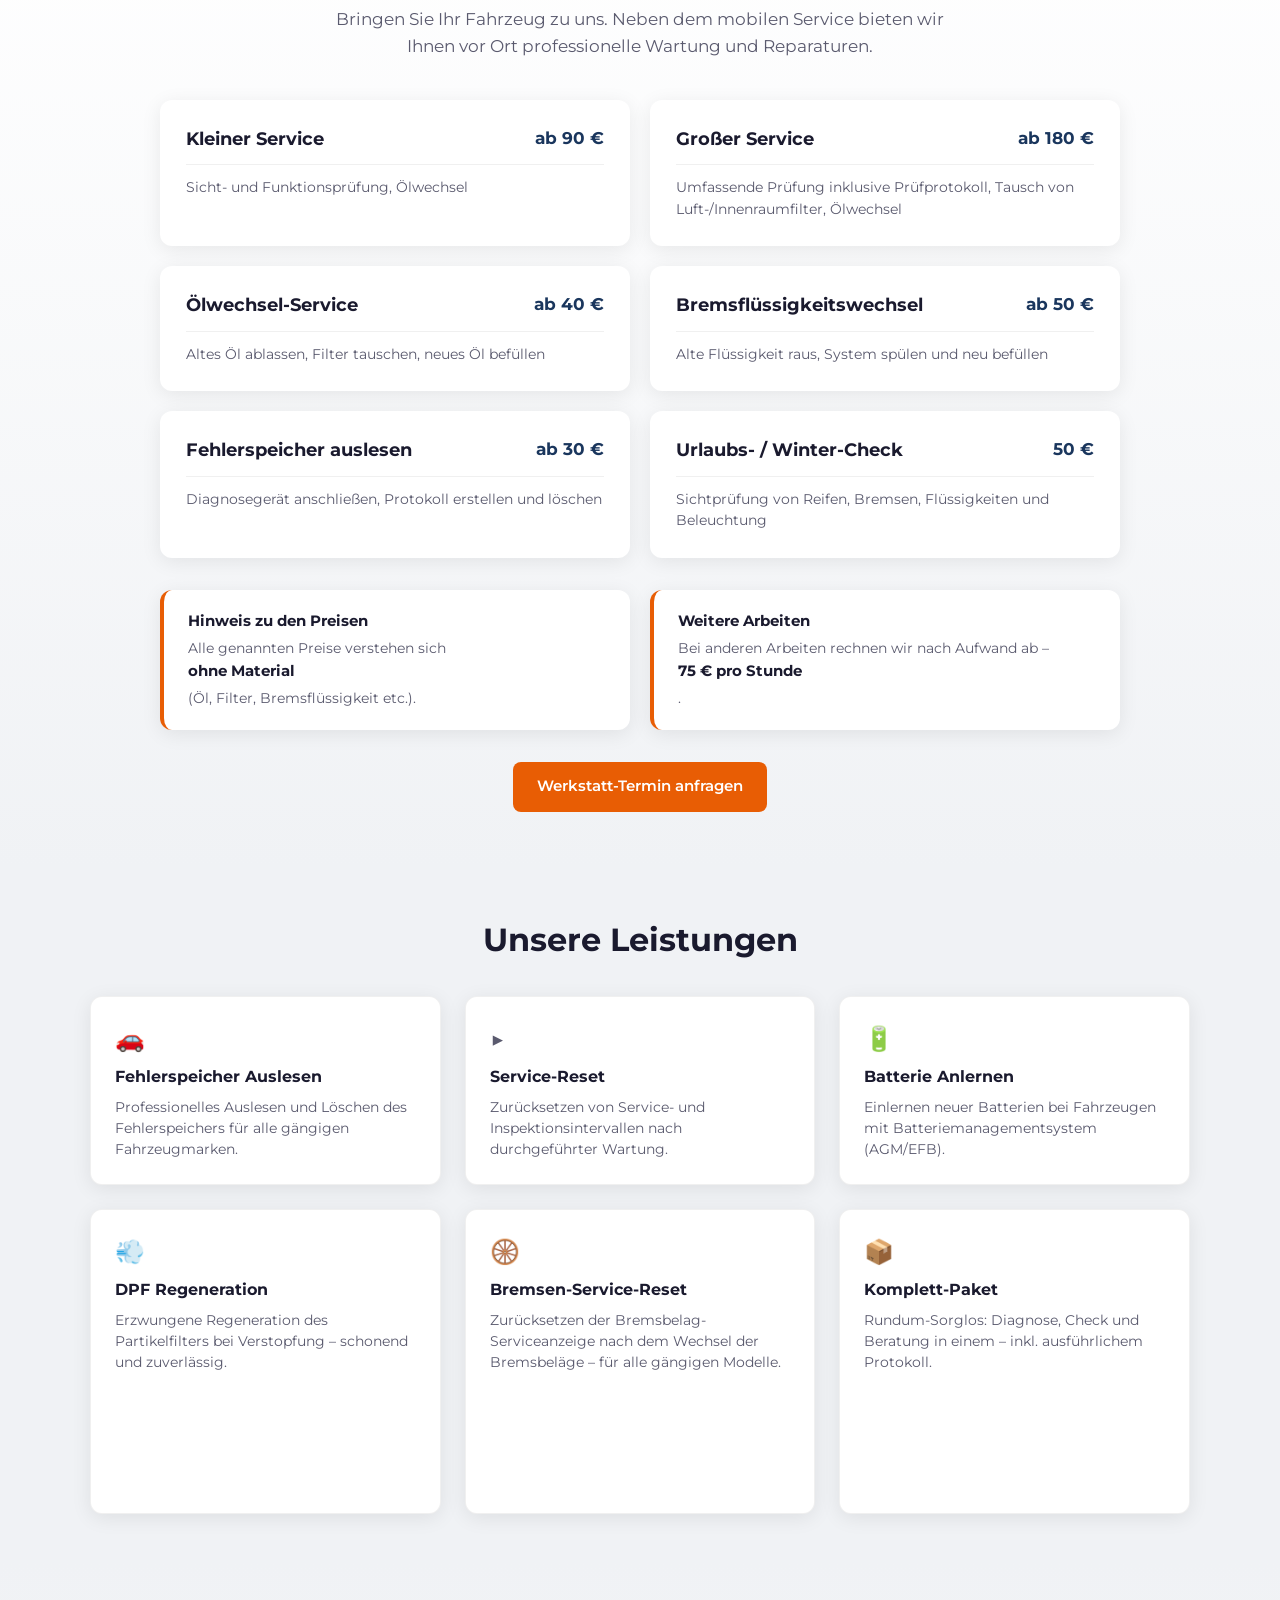
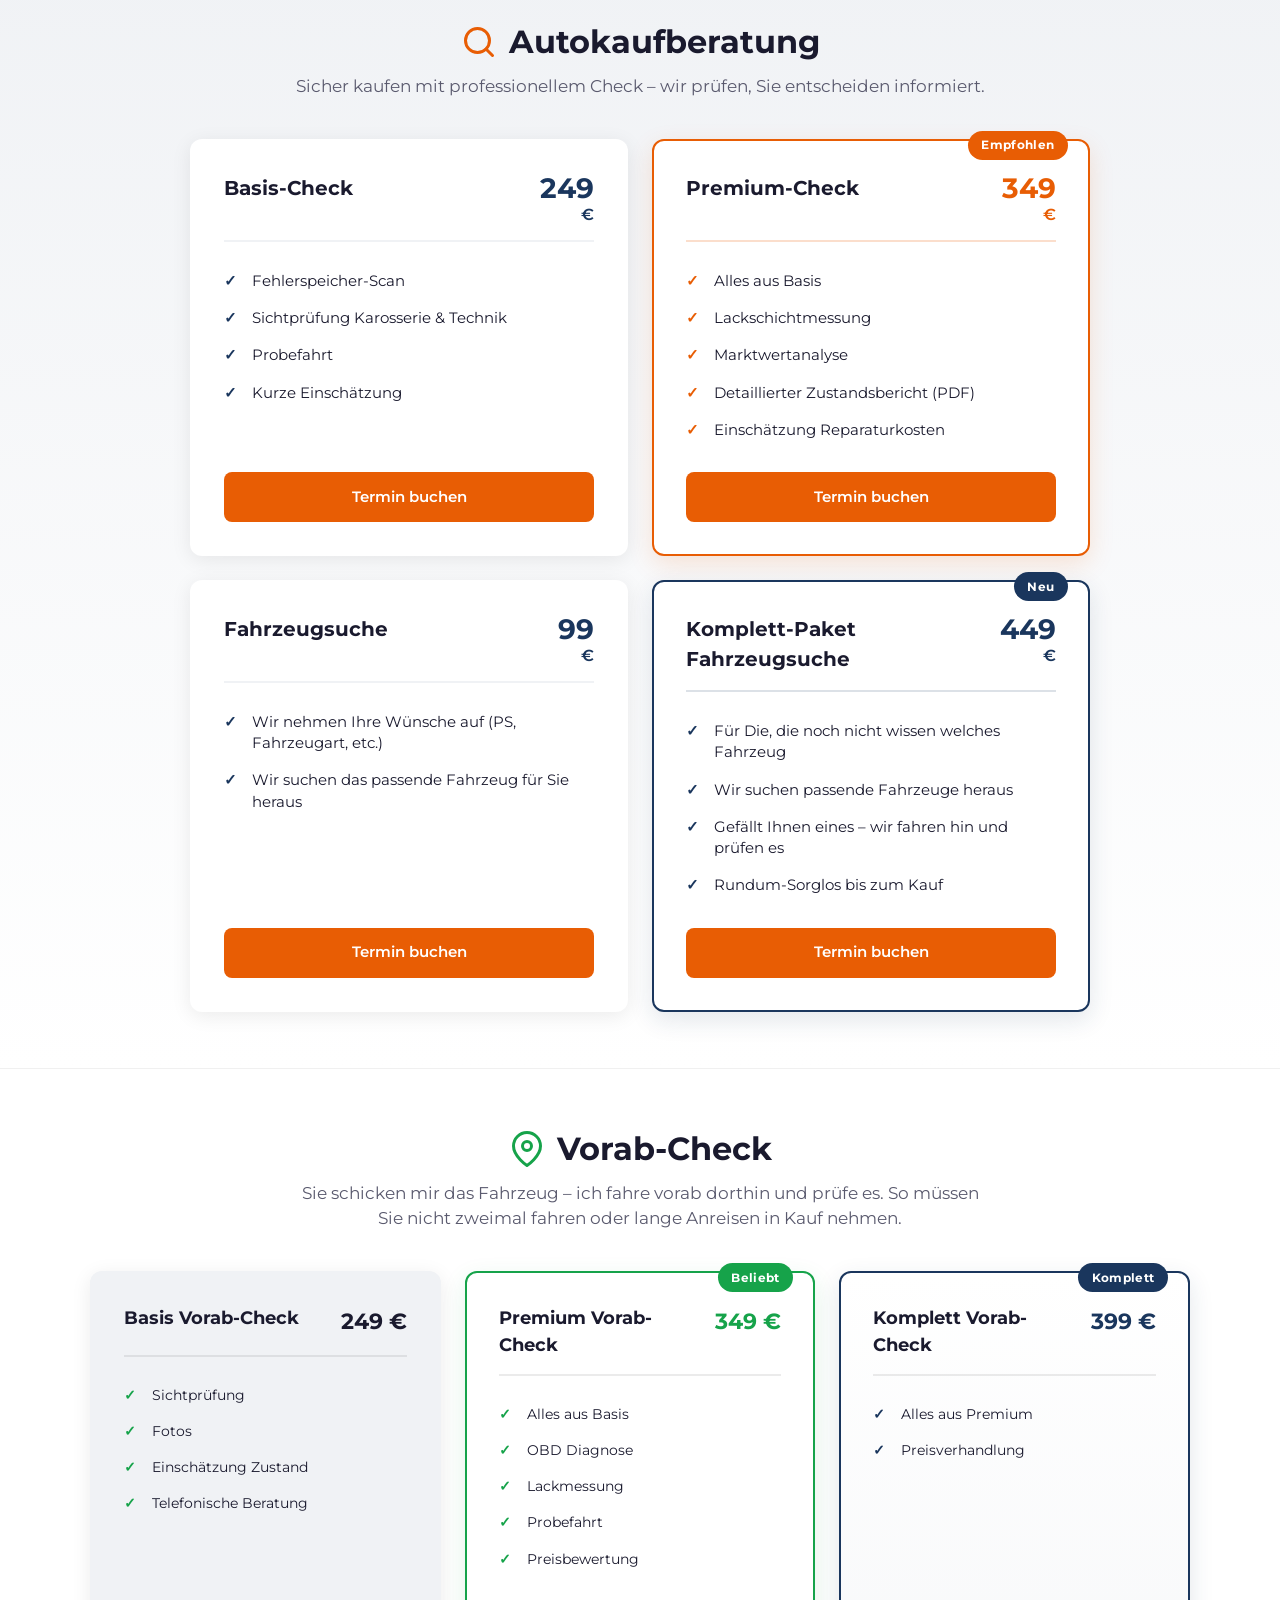
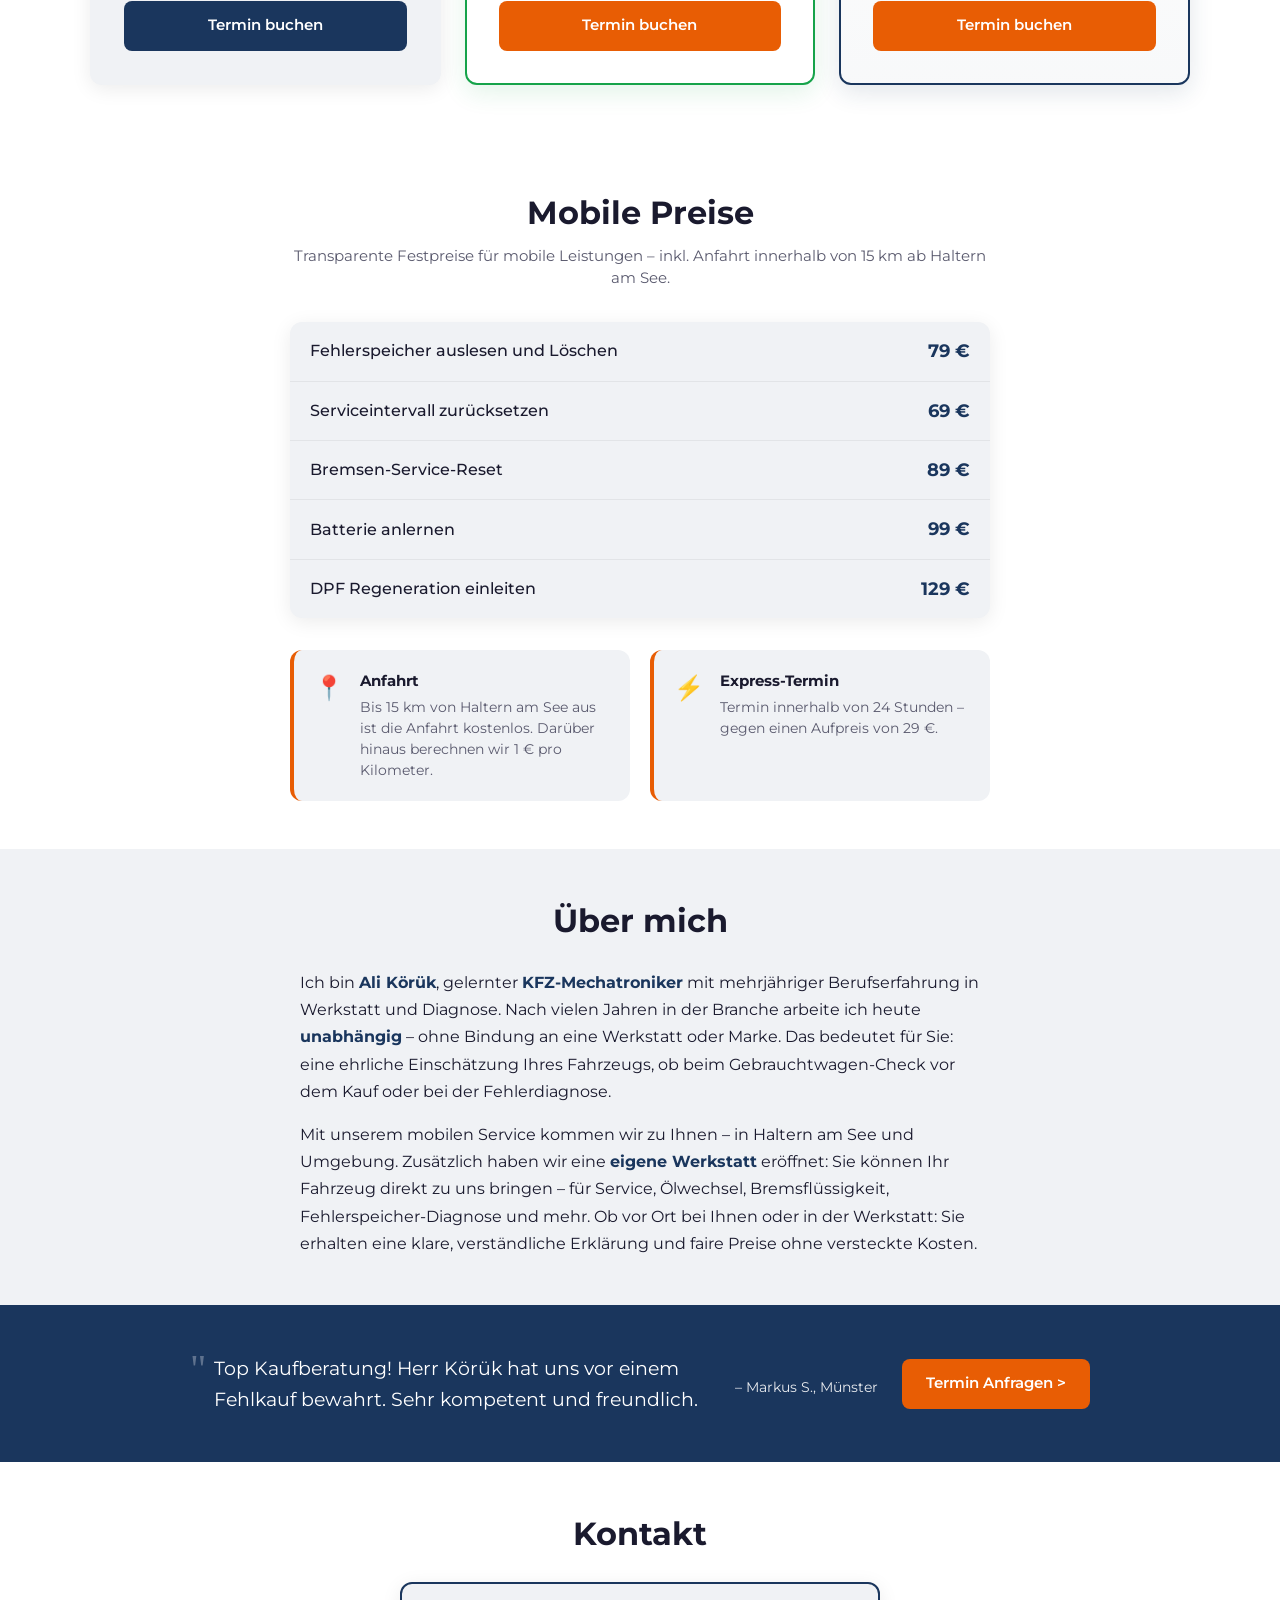
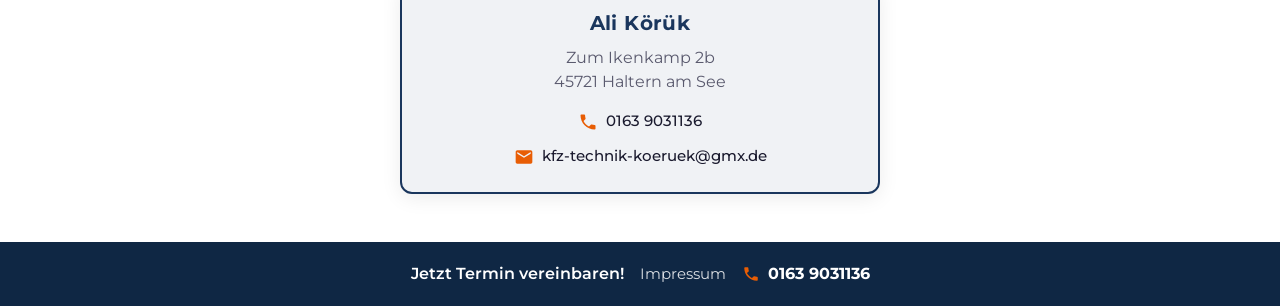
==== commit c21d789b: "Add promo banner for June discount and update Werkstatt service card layout" ====
--- a/index.html
+++ b/index.html
@@ -42,6 +42,11 @@
     </div>
   </header>
 
+  <section class="promo-banner" aria-label="Juni Rabatt Aktion">
+    <p><strong>Juni-Aktion:</strong> 20% Rabatt auf Werkstatt-Services sichern.</p>
+    <a href="termin.html">Jetzt Termin buchen</a>
+  </section>
+
   <!-- Hero -->
   <section class="hero">
     <div class="hero-bg" role="img" aria-label="KFZ-Werkstatt und Mechaniker am Fahrzeug"></div>
@@ -63,6 +68,18 @@
   <!-- Dienstleistungsübersicht -->
   <section class="services-overview">
     <div class="services-overview-inner">
+      <a href="#werkstatt" class="service-card service-card--werkstatt">
+        <div class="service-card-header">
+          <h2>WERKSTATT</h2>
+        </div>
+        <p class="service-slogan">Bringen Sie Ihr Fahrzeug zu uns!</p>
+        <img class="service-image" src="images/werkstatt.jpg" alt="Mechaniker in der KFZ-Werkstatt" width="600" height="400" loading="lazy">
+        <ul class="service-list service-list--werkstatt">
+          <li>Service &amp; Ölwechsel</li>
+          <li>Bremsflüssigkeit &amp; Diagnose</li>
+          <li>Urlaubs- / Winter-Check</li>
+        </ul>
+      </a>
       <a href="#autokaufberatung" class="service-card service-card--kauf">
         <div class="service-card-header">
           <span class="service-icon service-icon--search" aria-hidden="true">🔍</span>
@@ -102,18 +119,6 @@
           <li>DPF Regeneration</li>
         </ul>
       </article>
-      <a href="#werkstatt" class="service-card service-card--werkstatt">
-        <div class="service-card-header">
-          <h2>WERKSTATT</h2>
-        </div>
-        <p class="service-slogan">Bringen Sie Ihr Fahrzeug zu uns!</p>
-        <img class="service-image" src="images/werkstatt.jpg" alt="Mechaniker in der KFZ-Werkstatt" width="600" height="400" loading="lazy">
-        <ul class="service-list service-list--werkstatt">
-          <li>Service &amp; Ölwechsel</li>
-          <li>Bremsflüssigkeit &amp; Diagnose</li>
-          <li>Urlaubs- / Winter-Check</li>
-        </ul>
-      </a>
     </div>
   </section>
 
--- a/styles.css
+++ b/styles.css
@@ -140,6 +140,35 @@
   color: var(--color-accent);
 }
 
+/* ===== Promo ===== */
+.promo-banner {
+  background: linear-gradient(90deg, var(--color-accent) 0%, #f97316 100%);
+  color: var(--color-white);
+  display: flex;
+  align-items: center;
+  justify-content: center;
+  gap: 1rem;
+  padding: 0.65rem 1rem;
+  text-align: center;
+}
+.promo-banner p {
+  margin: 0;
+  font-size: 0.95rem;
+  font-weight: 500;
+}
+.promo-banner a {
+  color: var(--color-white);
+  text-decoration: none;
+  font-weight: 700;
+  border: 1px solid rgba(255, 255, 255, 0.65);
+  border-radius: 999px;
+  padding: 0.3rem 0.8rem;
+  white-space: nowrap;
+}
+.promo-banner a:hover {
+  background: rgba(255, 255, 255, 0.12);
+}
+
 /* ===== Hero ===== */
 .hero {
   position: relative;
@@ -1332,6 +1361,14 @@
   }
 }
 @media (max-width: 768px) {
+  .promo-banner {
+    flex-direction: column;
+    gap: 0.45rem;
+    padding: 0.7rem 0.9rem;
+  }
+  .promo-banner p {
+    font-size: 0.88rem;
+  }
   .header {
     padding: 0.65rem 1rem;
   }
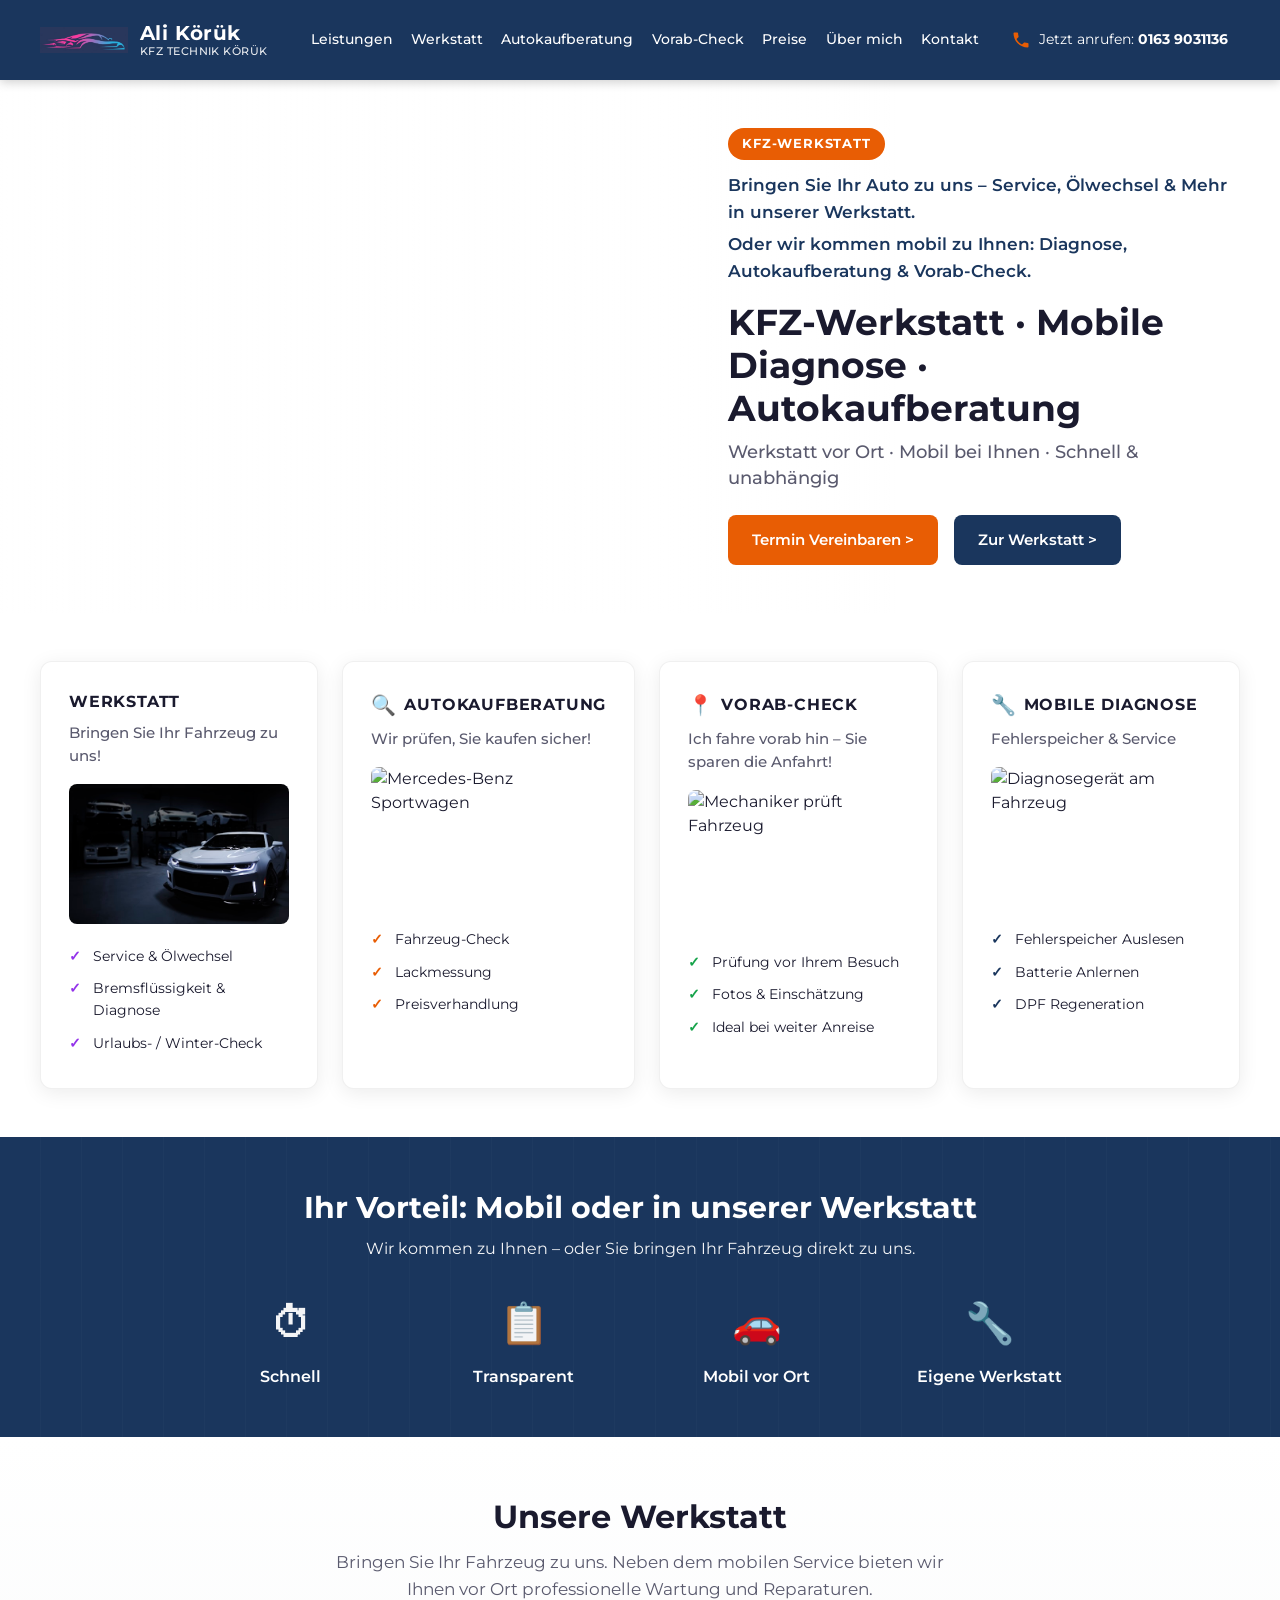
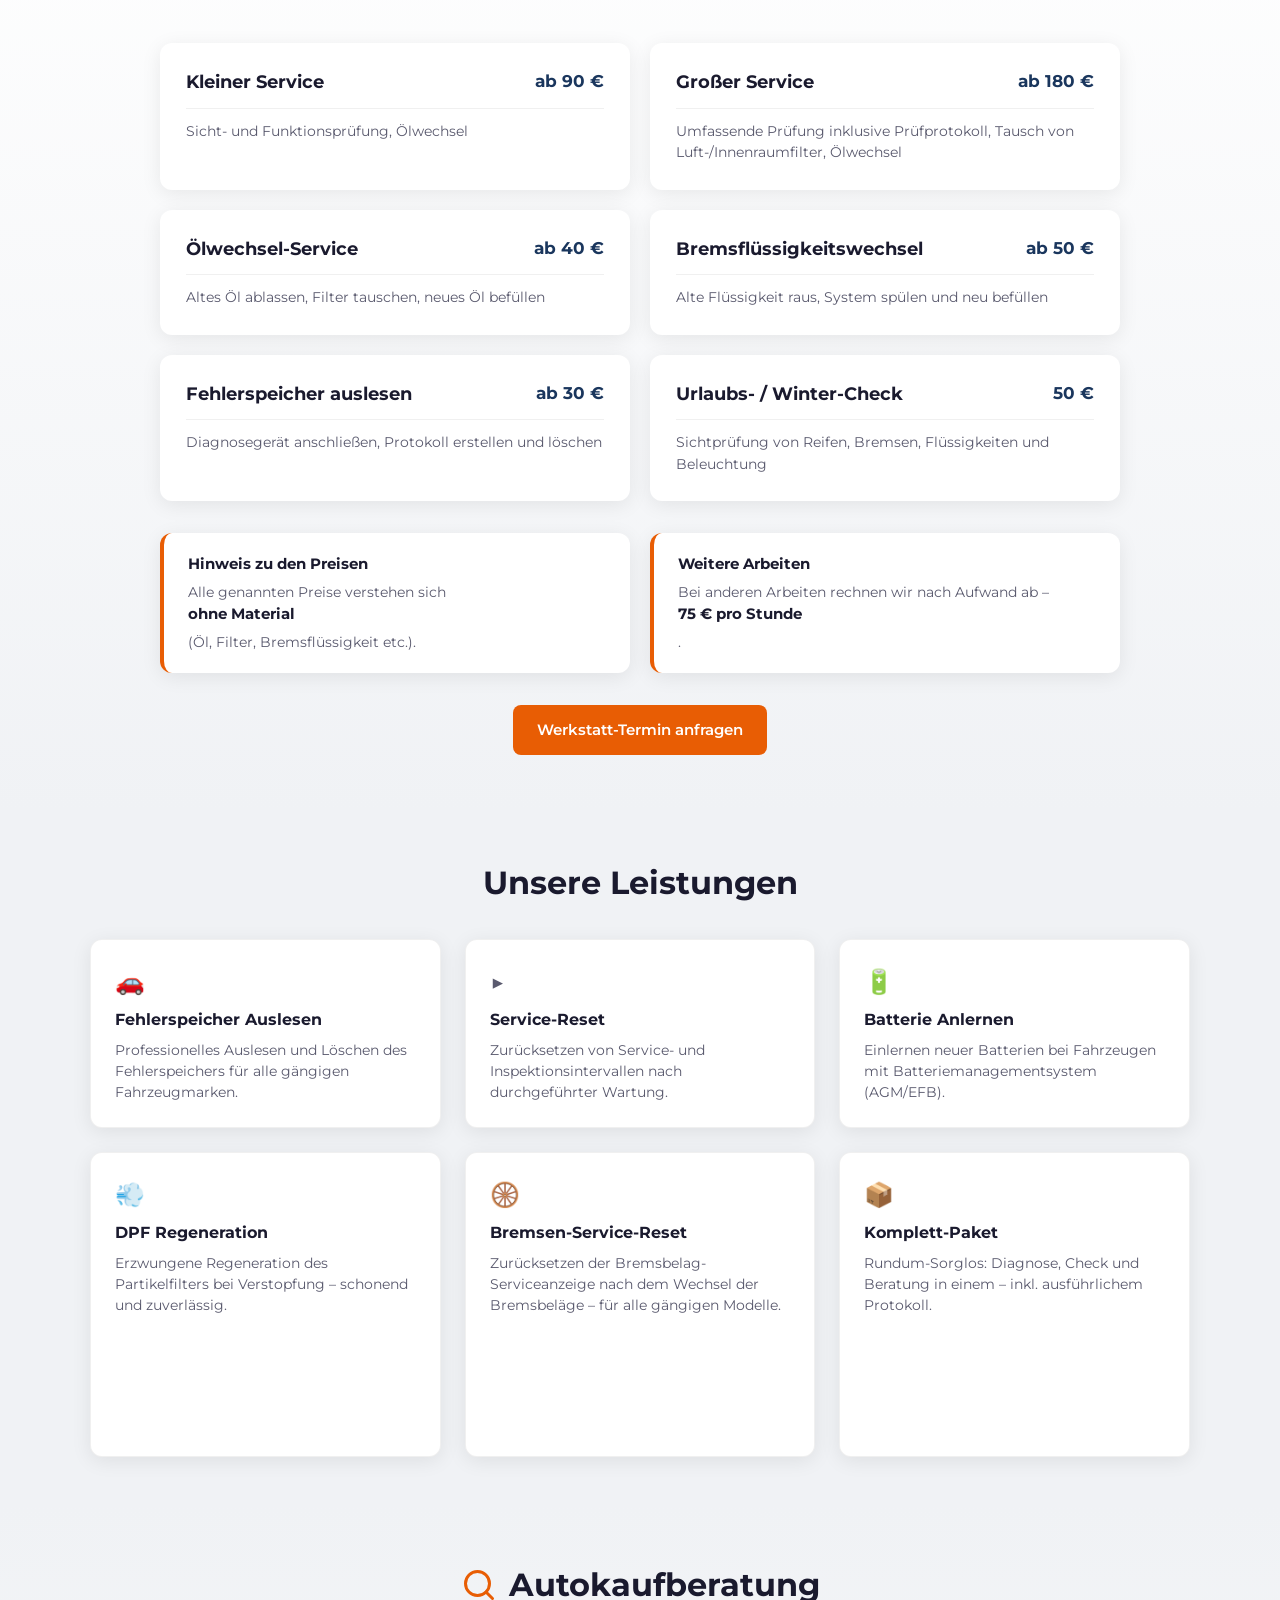
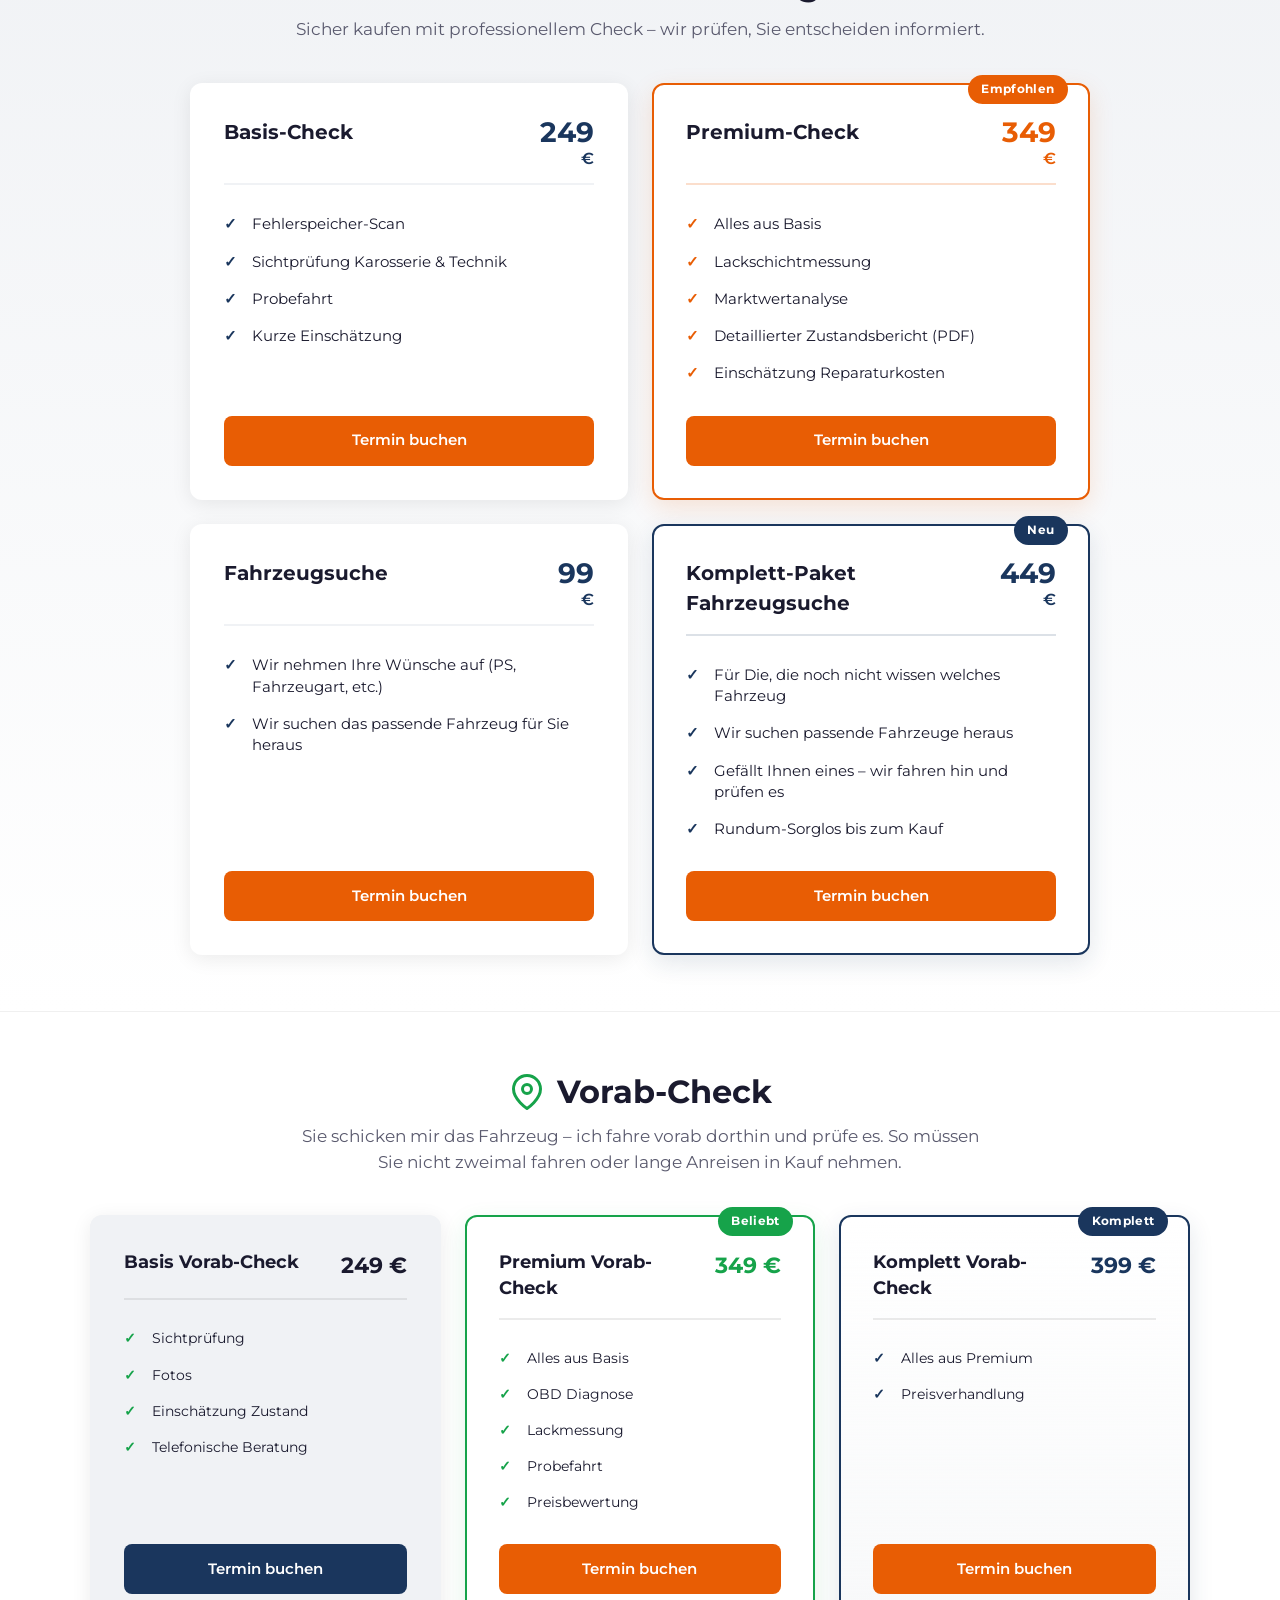
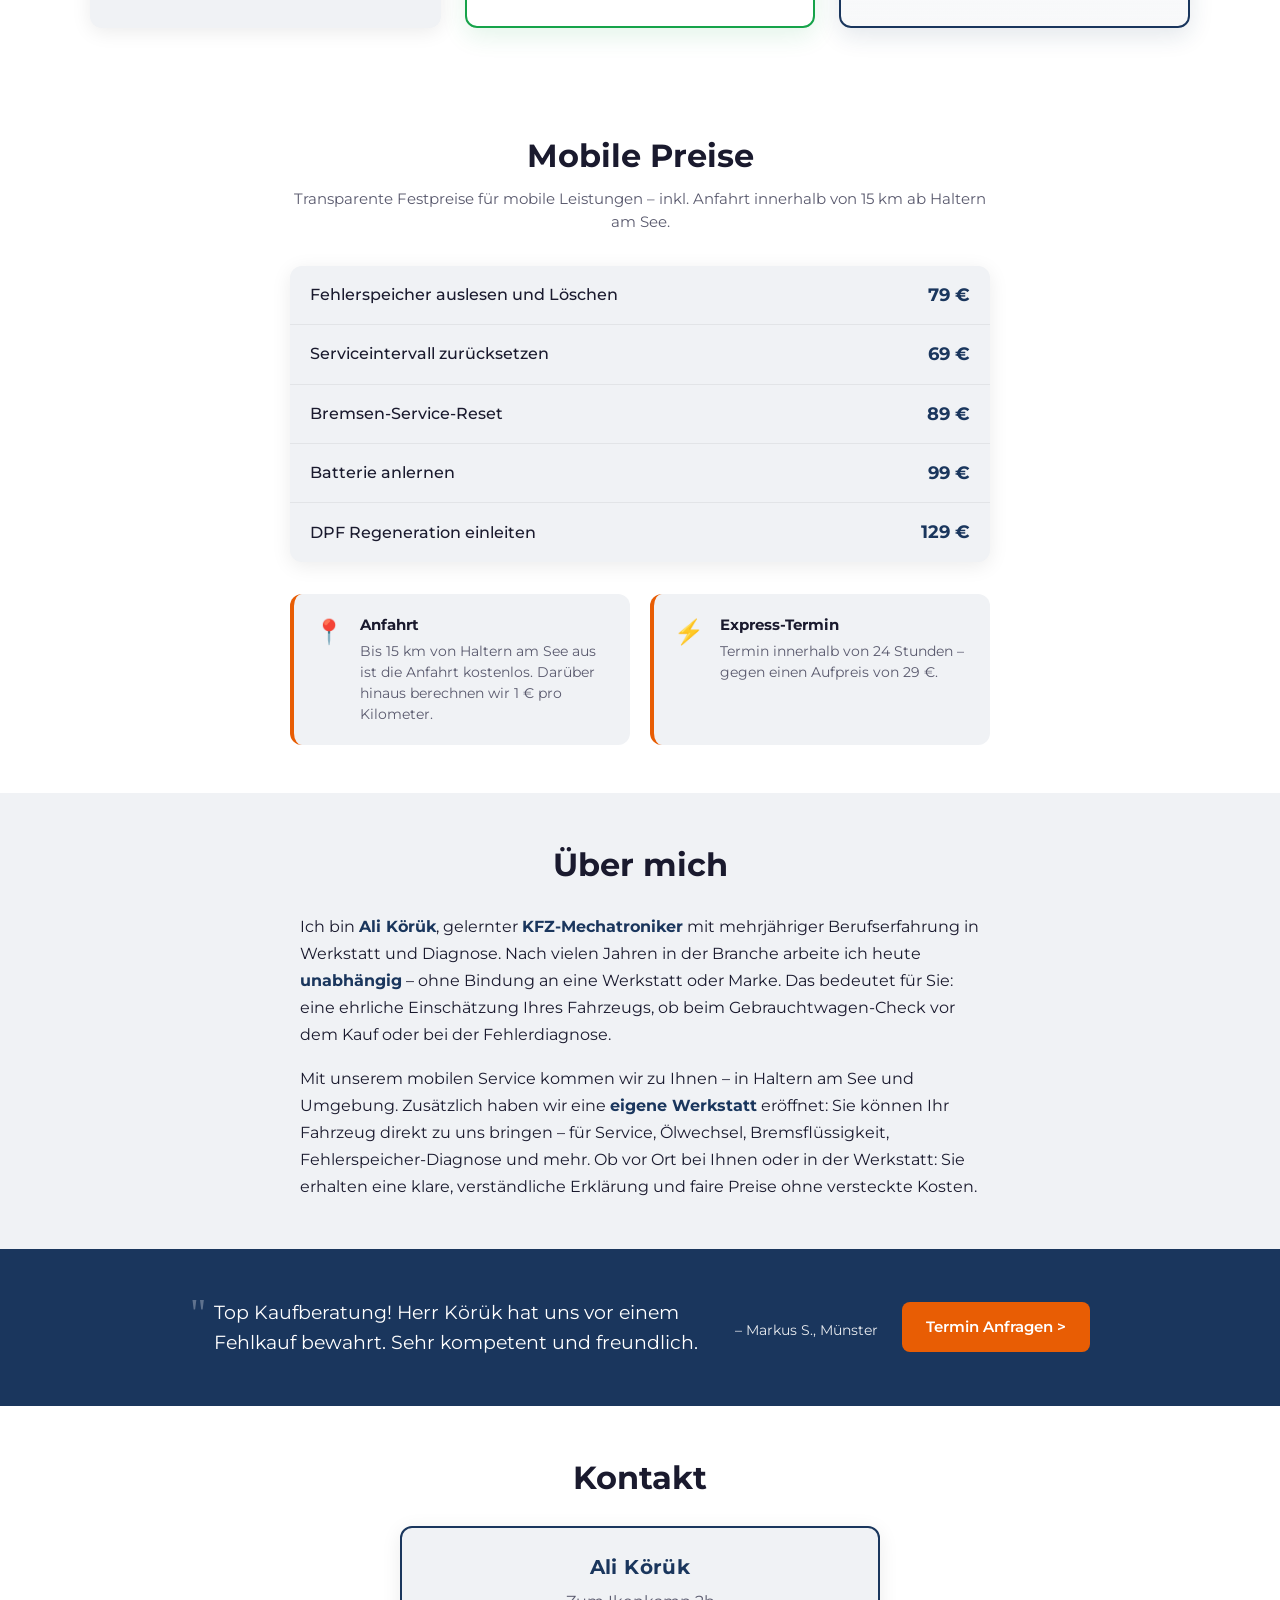
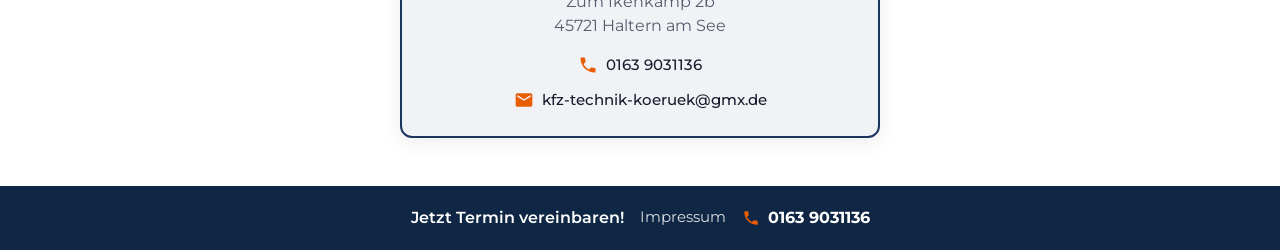
==== commit 0b549628: "Remove expired June discount promo banner from homepage. Co-authored-by: Cursor <cursoragent@cursor." ====
--- a/index.html
+++ b/index.html
@@ -42,11 +42,6 @@
     </div>
   </header>
 
-  <section class="promo-banner" aria-label="Juni Rabatt Aktion">
-    <p><strong>Juni-Aktion:</strong> 20% Rabatt auf Werkstatt-Services sichern.</p>
-    <a href="termin.html">Jetzt Termin buchen</a>
-  </section>
-
   <!-- Hero -->
   <section class="hero">
     <div class="hero-bg" role="img" aria-label="KFZ-Werkstatt und Mechaniker am Fahrzeug"></div>
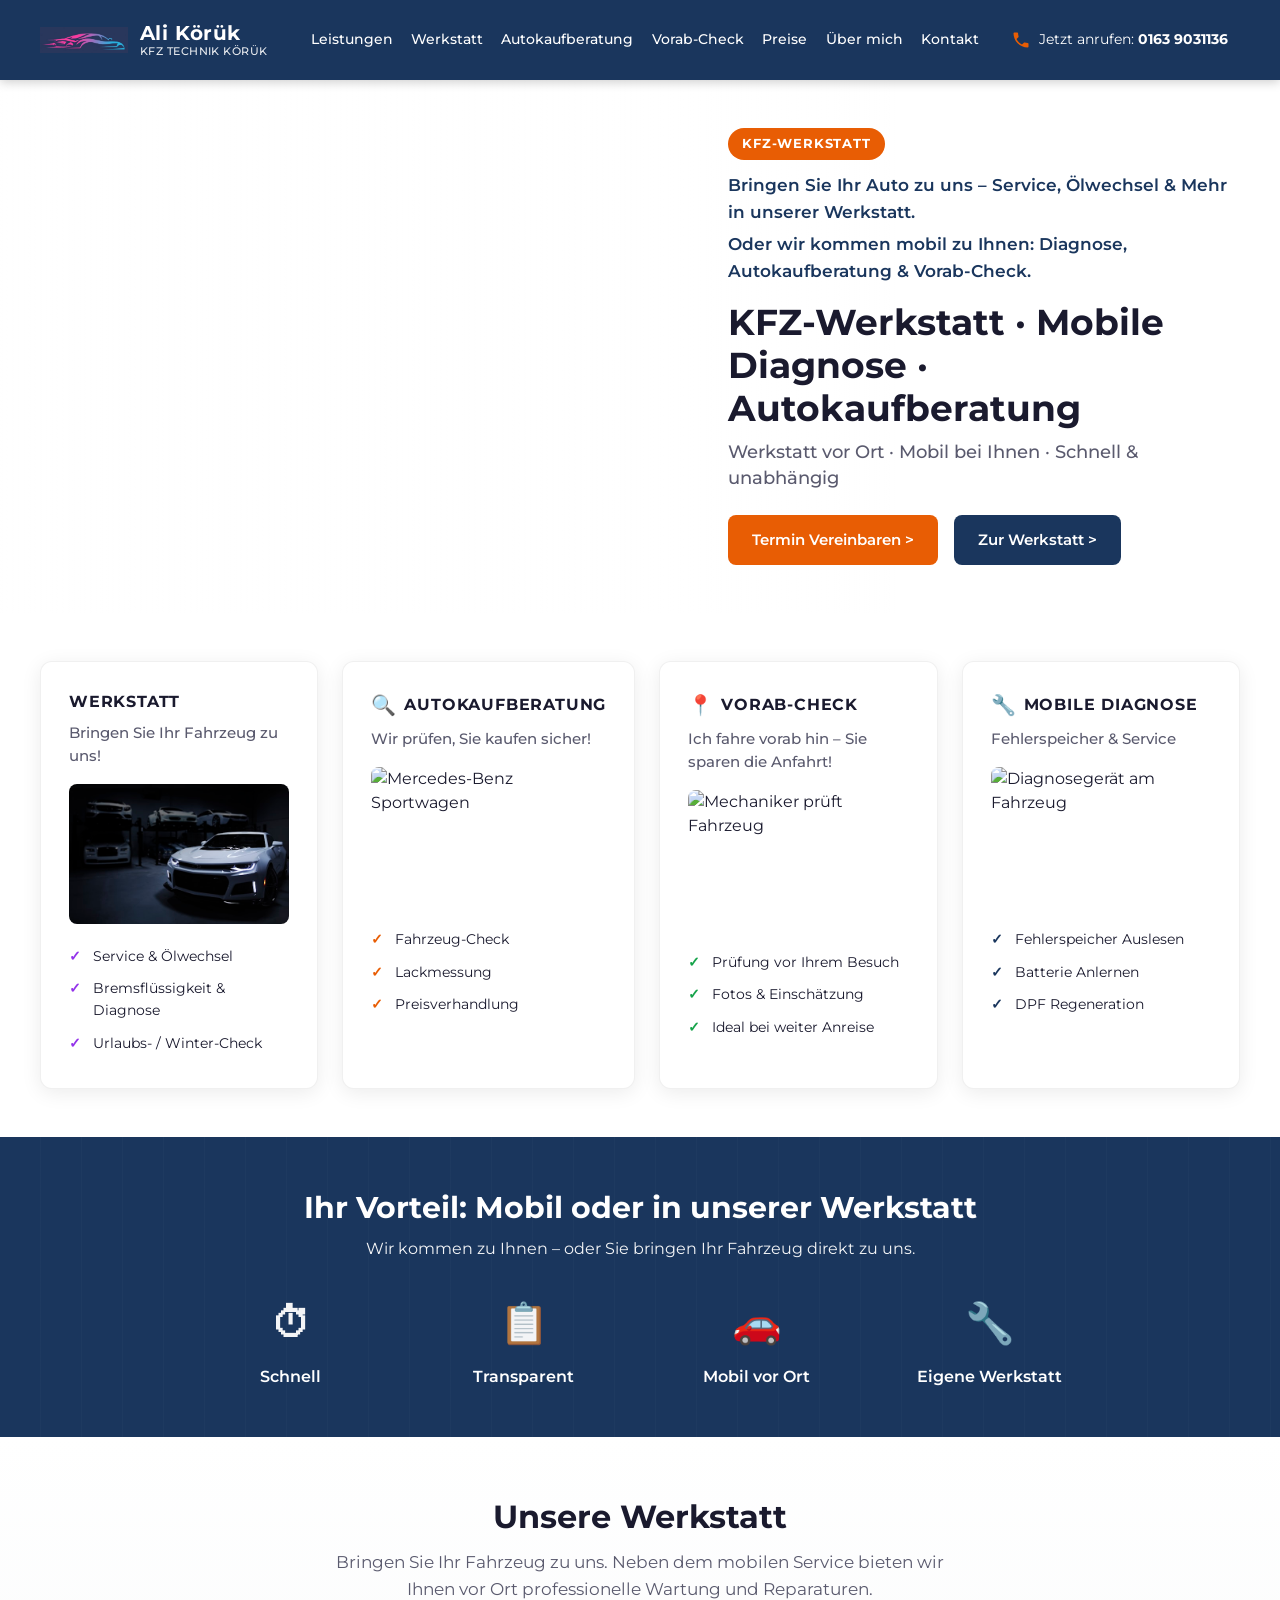
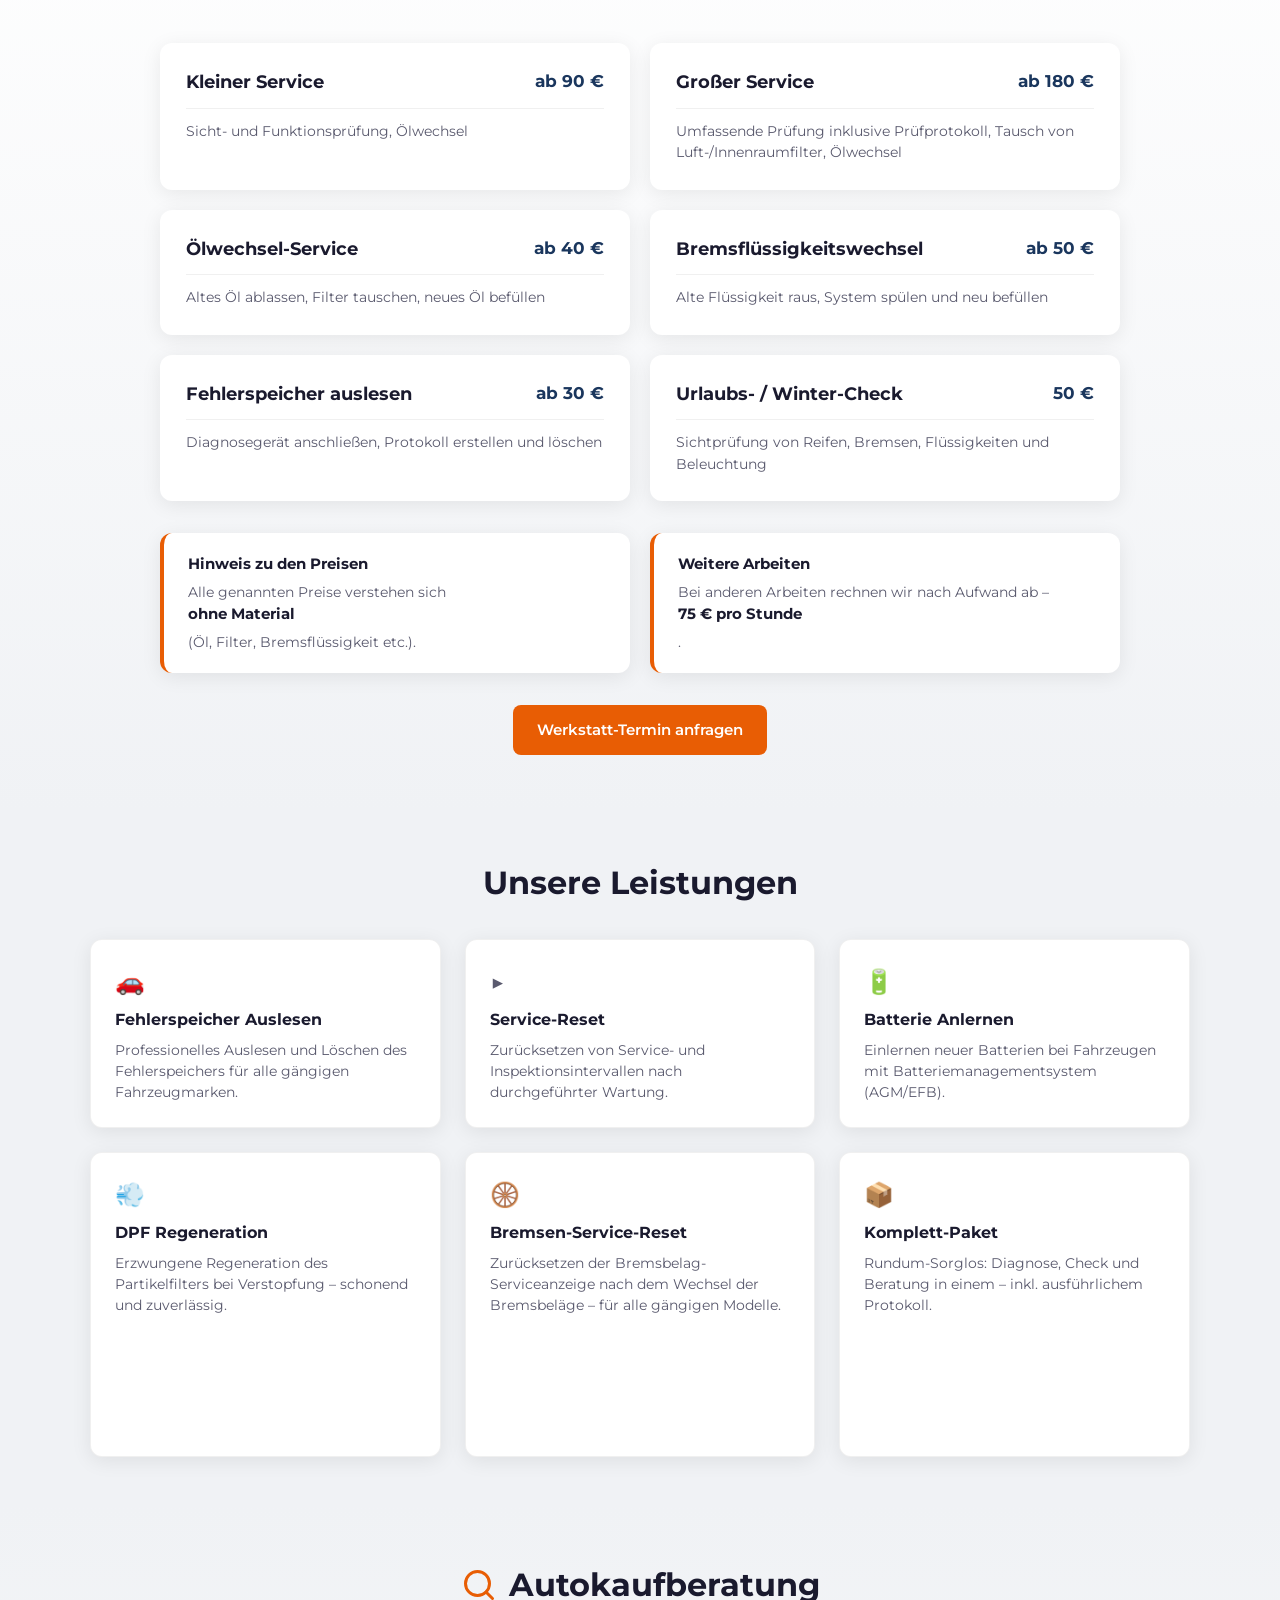
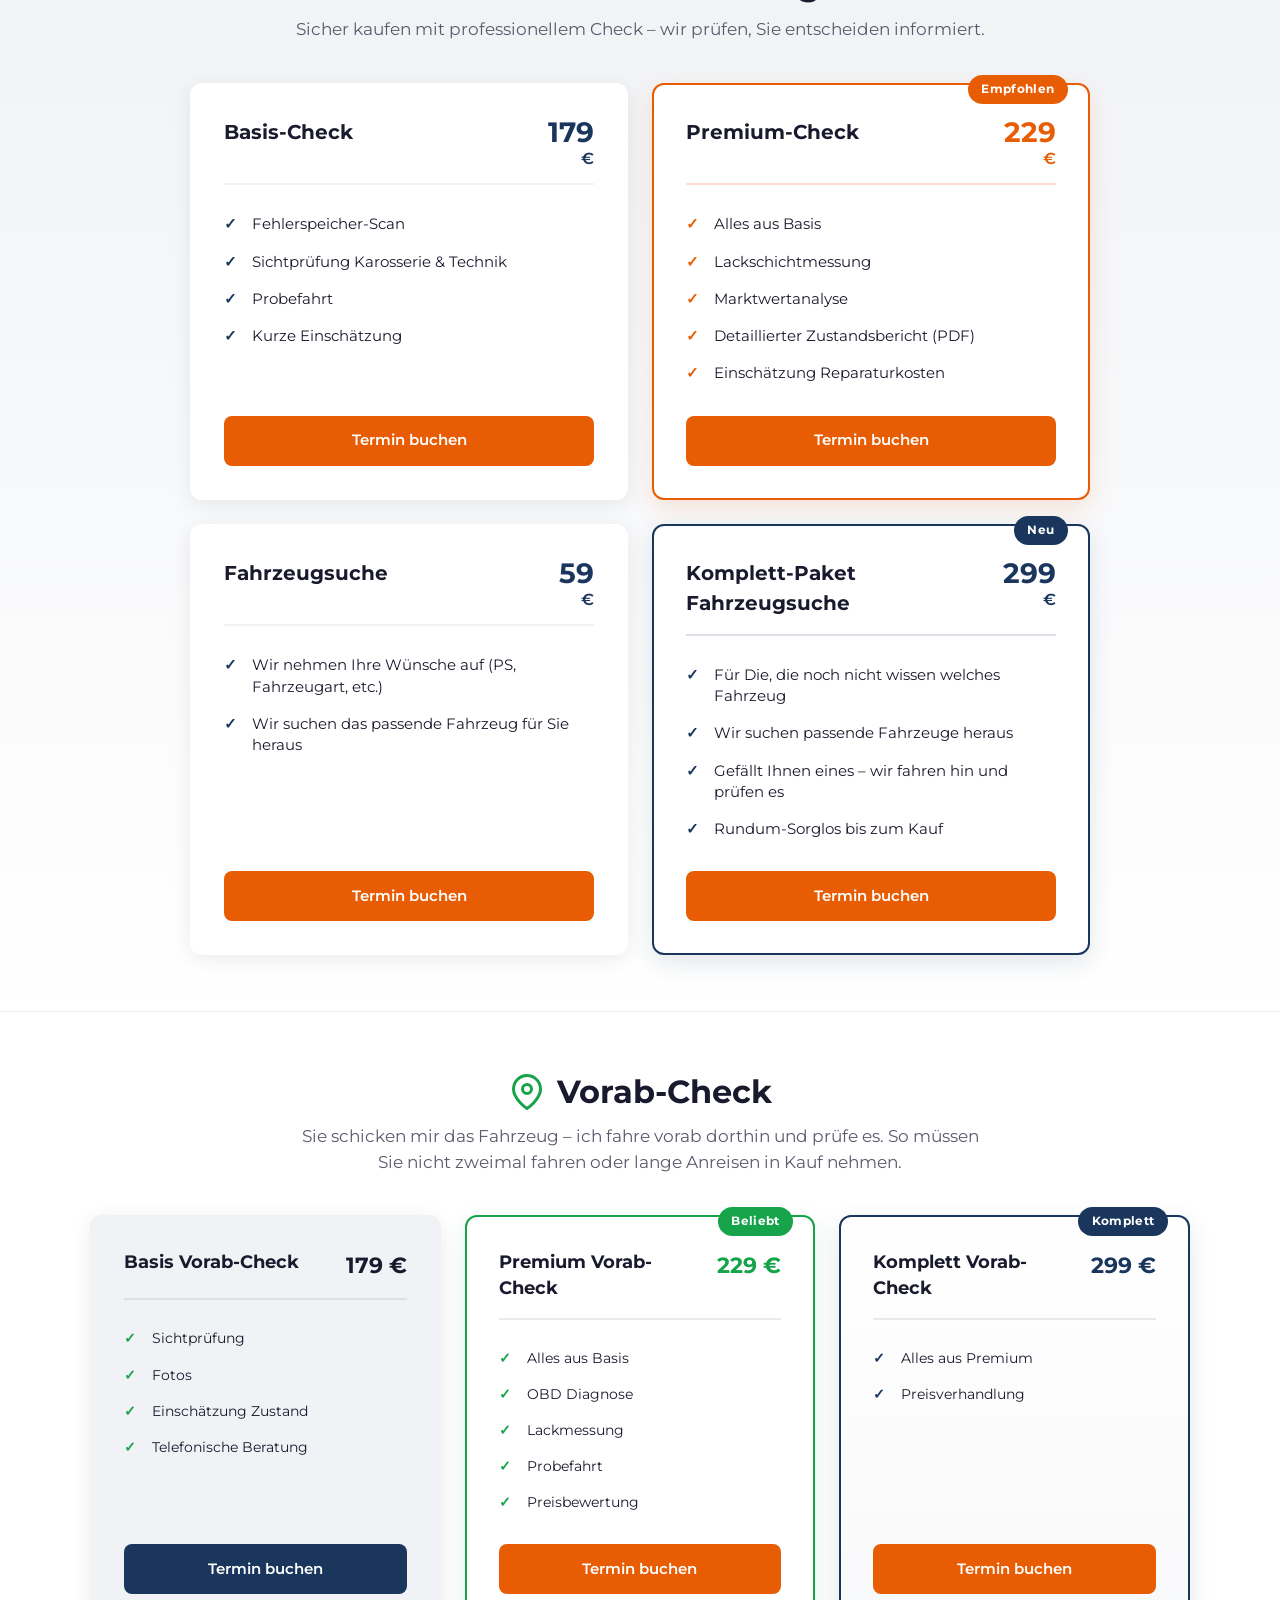
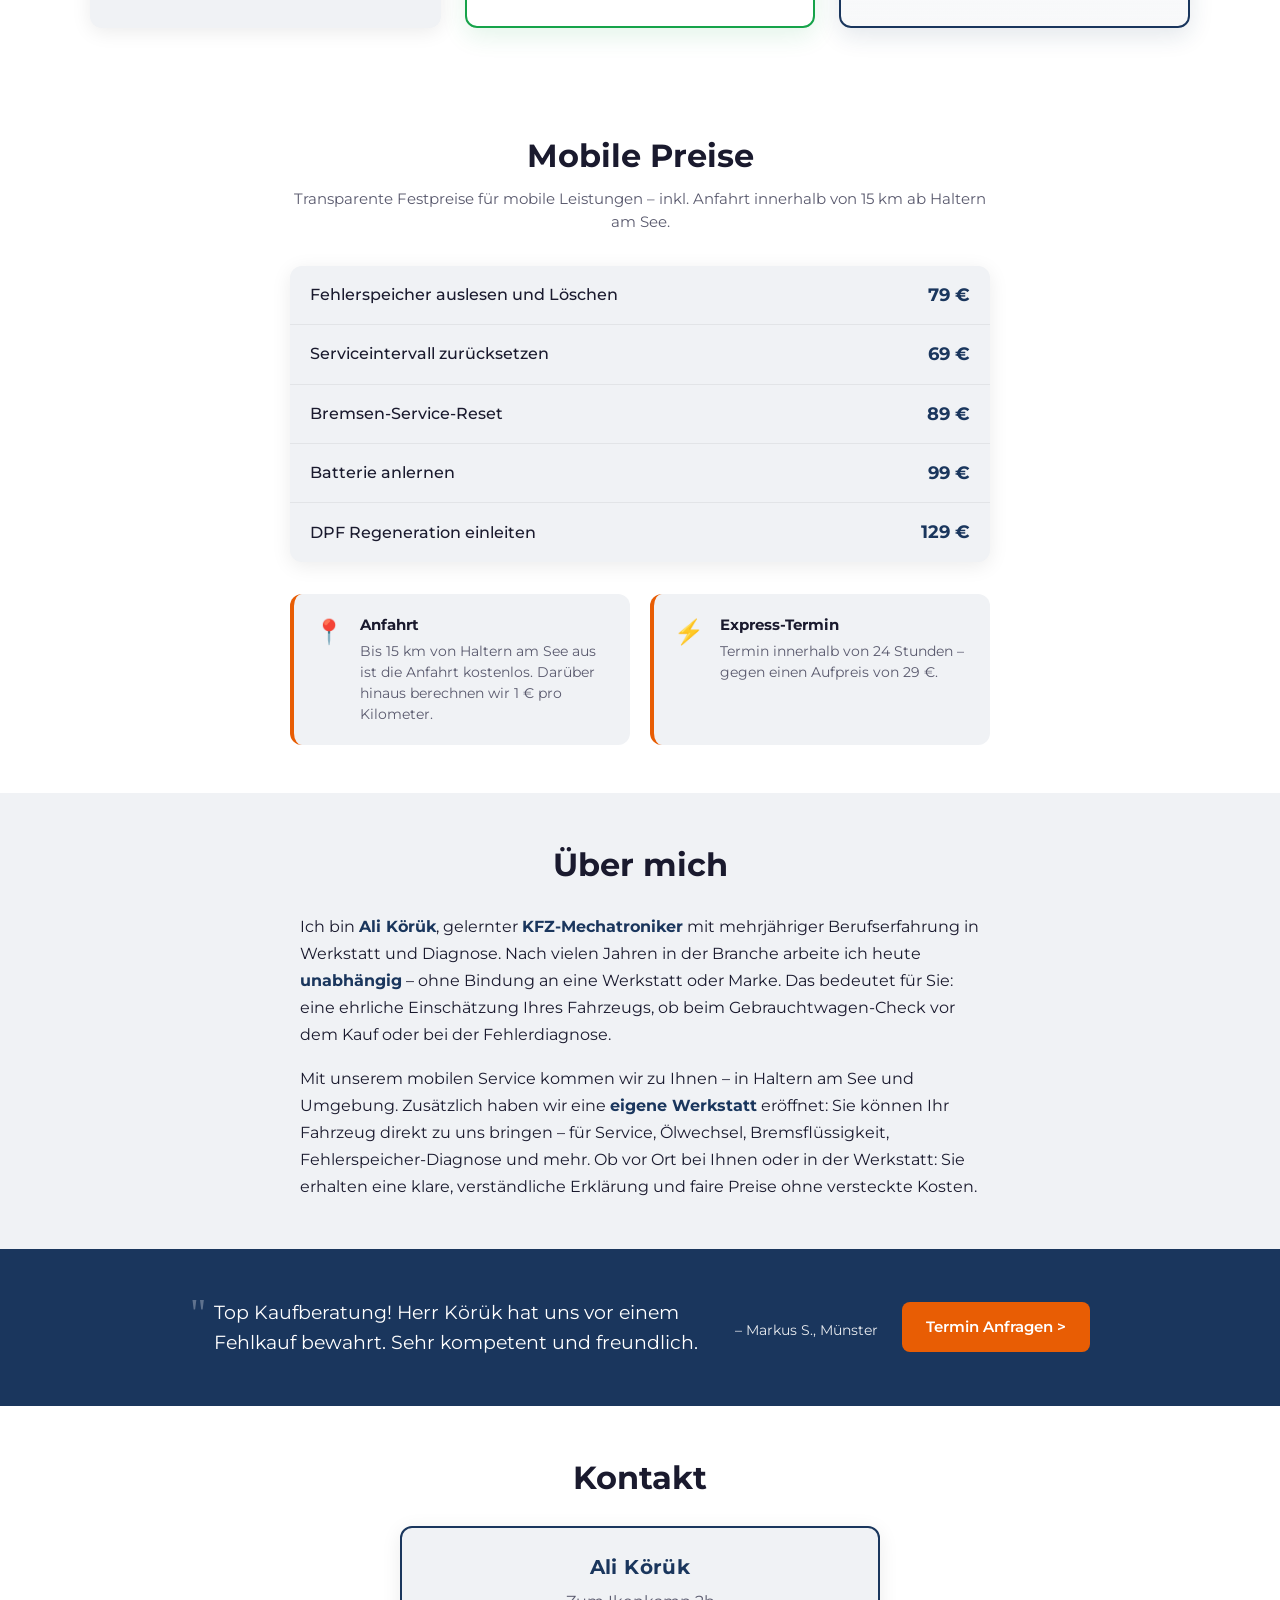
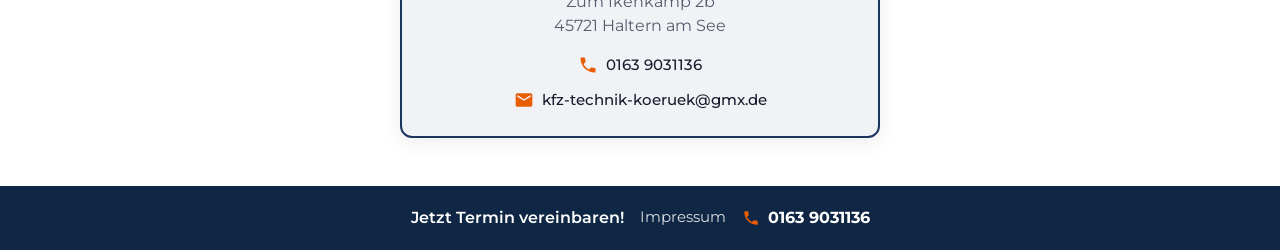
==== commit 1e663a1e: "Lower Autokaufberatung and Vorab-Check package prices across site and booking form. Co-authored-by: " ====
--- a/index.html
+++ b/index.html
@@ -262,7 +262,7 @@
         <article class="autokauf-card">
           <div class="autokauf-card-header">
             <h3>Basis-Check</h3>
-            <span class="autokauf-preis"><span class="autokauf-preis-zahl">249</span><span class="autokauf-preis-euro">€</span></span>
+            <span class="autokauf-preis"><span class="autokauf-preis-zahl">179</span><span class="autokauf-preis-euro">€</span></span>
           </div>
           <ul class="autokauf-features">
             <li>Fehlerspeicher-Scan</li>
@@ -276,7 +276,7 @@
           <span class="autokauf-badge">Empfohlen</span>
           <div class="autokauf-card-header">
             <h3>Premium-Check</h3>
-            <span class="autokauf-preis"><span class="autokauf-preis-zahl">349</span><span class="autokauf-preis-euro">€</span></span>
+            <span class="autokauf-preis"><span class="autokauf-preis-zahl">229</span><span class="autokauf-preis-euro">€</span></span>
           </div>
           <ul class="autokauf-features">
             <li>Alles aus Basis</li>
@@ -290,7 +290,7 @@
         <article class="autokauf-card">
           <div class="autokauf-card-header">
             <h3>Fahrzeugsuche</h3>
-            <span class="autokauf-preis"><span class="autokauf-preis-zahl">99</span><span class="autokauf-preis-euro">€</span></span>
+            <span class="autokauf-preis"><span class="autokauf-preis-zahl">59</span><span class="autokauf-preis-euro">€</span></span>
           </div>
           <ul class="autokauf-features">
             <li>Wir nehmen Ihre Wünsche auf (PS, Fahrzeugart, etc.)</li>
@@ -302,7 +302,7 @@
           <span class="autokauf-badge autokauf-badge--neu">Neu</span>
           <div class="autokauf-card-header">
             <h3>Komplett-Paket Fahrzeugsuche</h3>
-            <span class="autokauf-preis"><span class="autokauf-preis-zahl">449</span><span class="autokauf-preis-euro">€</span></span>
+            <span class="autokauf-preis"><span class="autokauf-preis-zahl">299</span><span class="autokauf-preis-euro">€</span></span>
           </div>
           <ul class="autokauf-features">
             <li>Für Die, die noch nicht wissen welches Fahrzeug</li>
@@ -330,7 +330,7 @@
         <article class="vorab-card">
           <div class="vorab-card-header">
             <h3>Basis Vorab-Check</h3>
-            <span class="vorab-preis">249 €</span>
+            <span class="vorab-preis">179 €</span>
           </div>
           <ul class="vorab-features">
             <li>Sichtprüfung</li>
@@ -344,7 +344,7 @@
           <span class="vorab-badge">Beliebt</span>
           <div class="vorab-card-header">
             <h3>Premium Vorab-Check</h3>
-            <span class="vorab-preis">349 €</span>
+            <span class="vorab-preis">229 €</span>
           </div>
           <ul class="vorab-features">
             <li>Alles aus Basis</li>
@@ -359,7 +359,7 @@
           <span class="vorab-badge vorab-badge--komplett">Komplett</span>
           <div class="vorab-card-header">
             <h3>Komplett Vorab-Check</h3>
-            <span class="vorab-preis">399 €</span>
+            <span class="vorab-preis">299 €</span>
           </div>
           <ul class="vorab-features">
             <li>Alles aus Premium</li>
